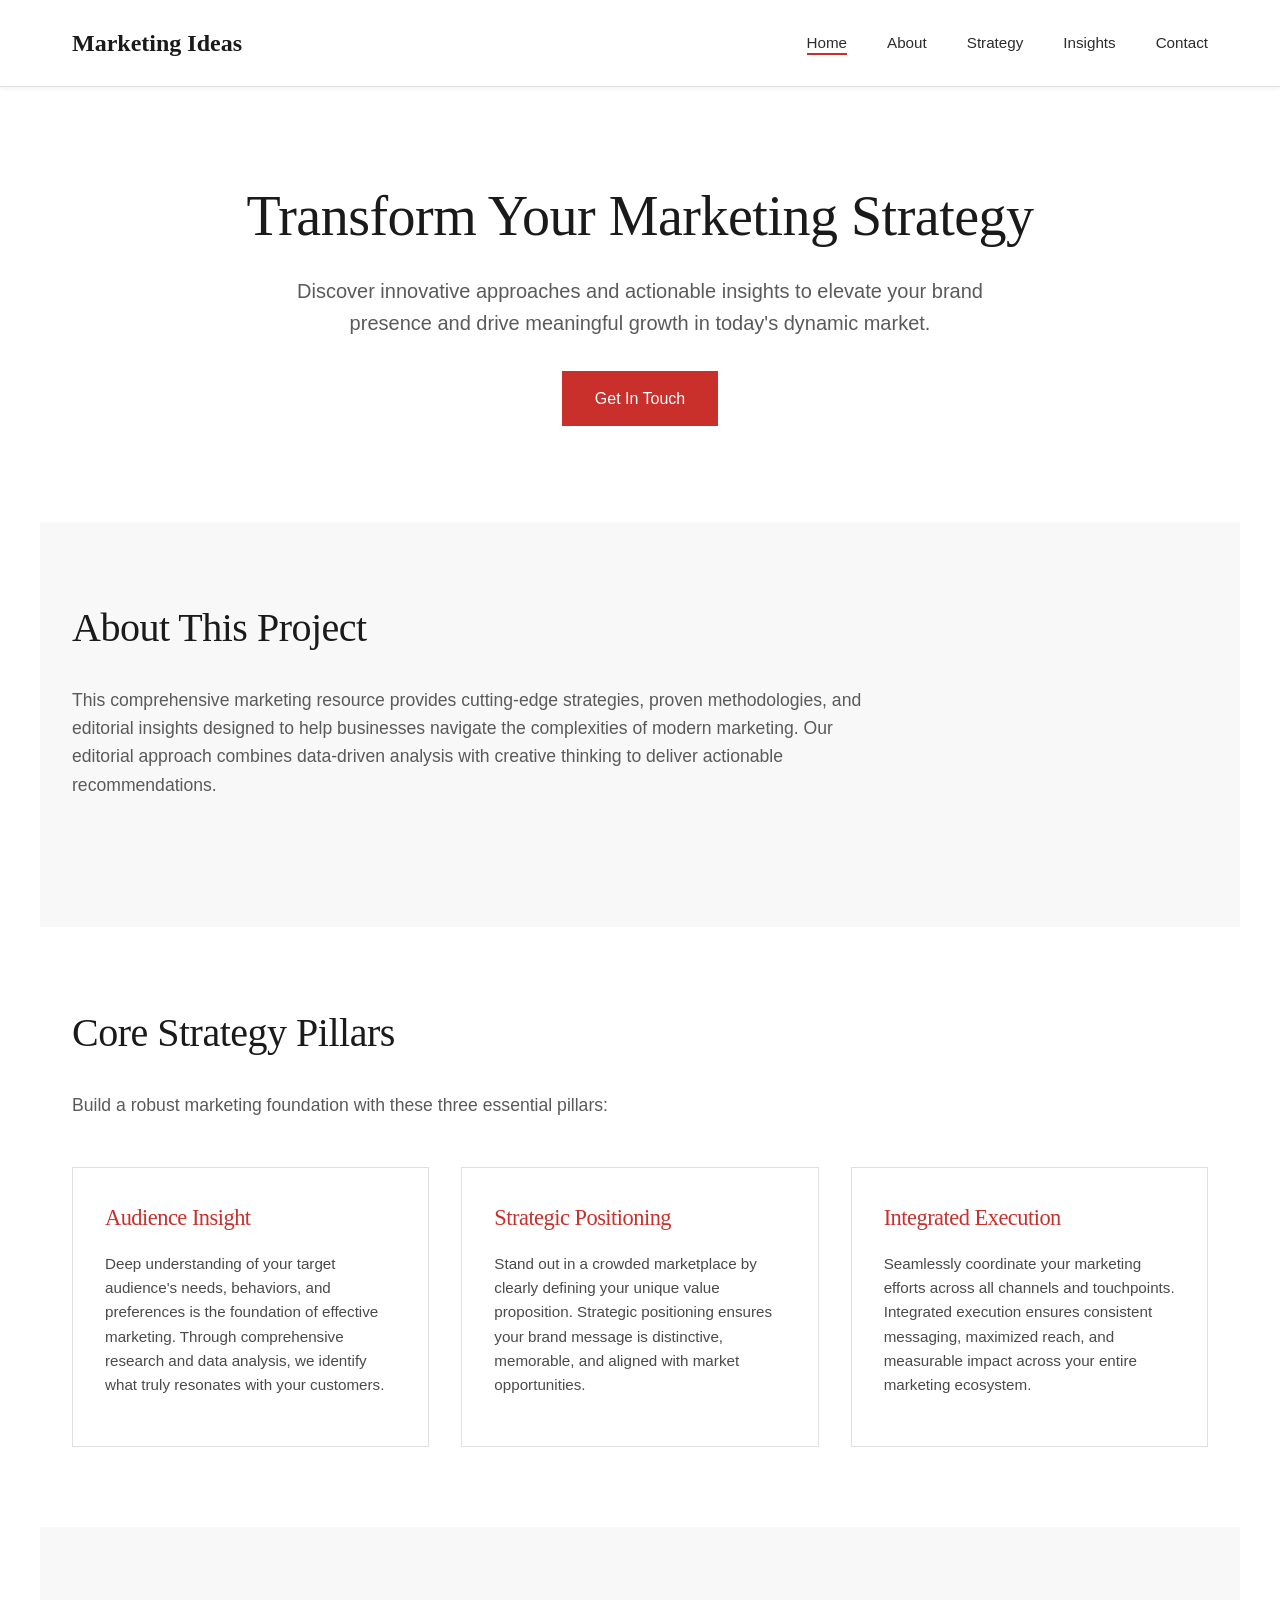
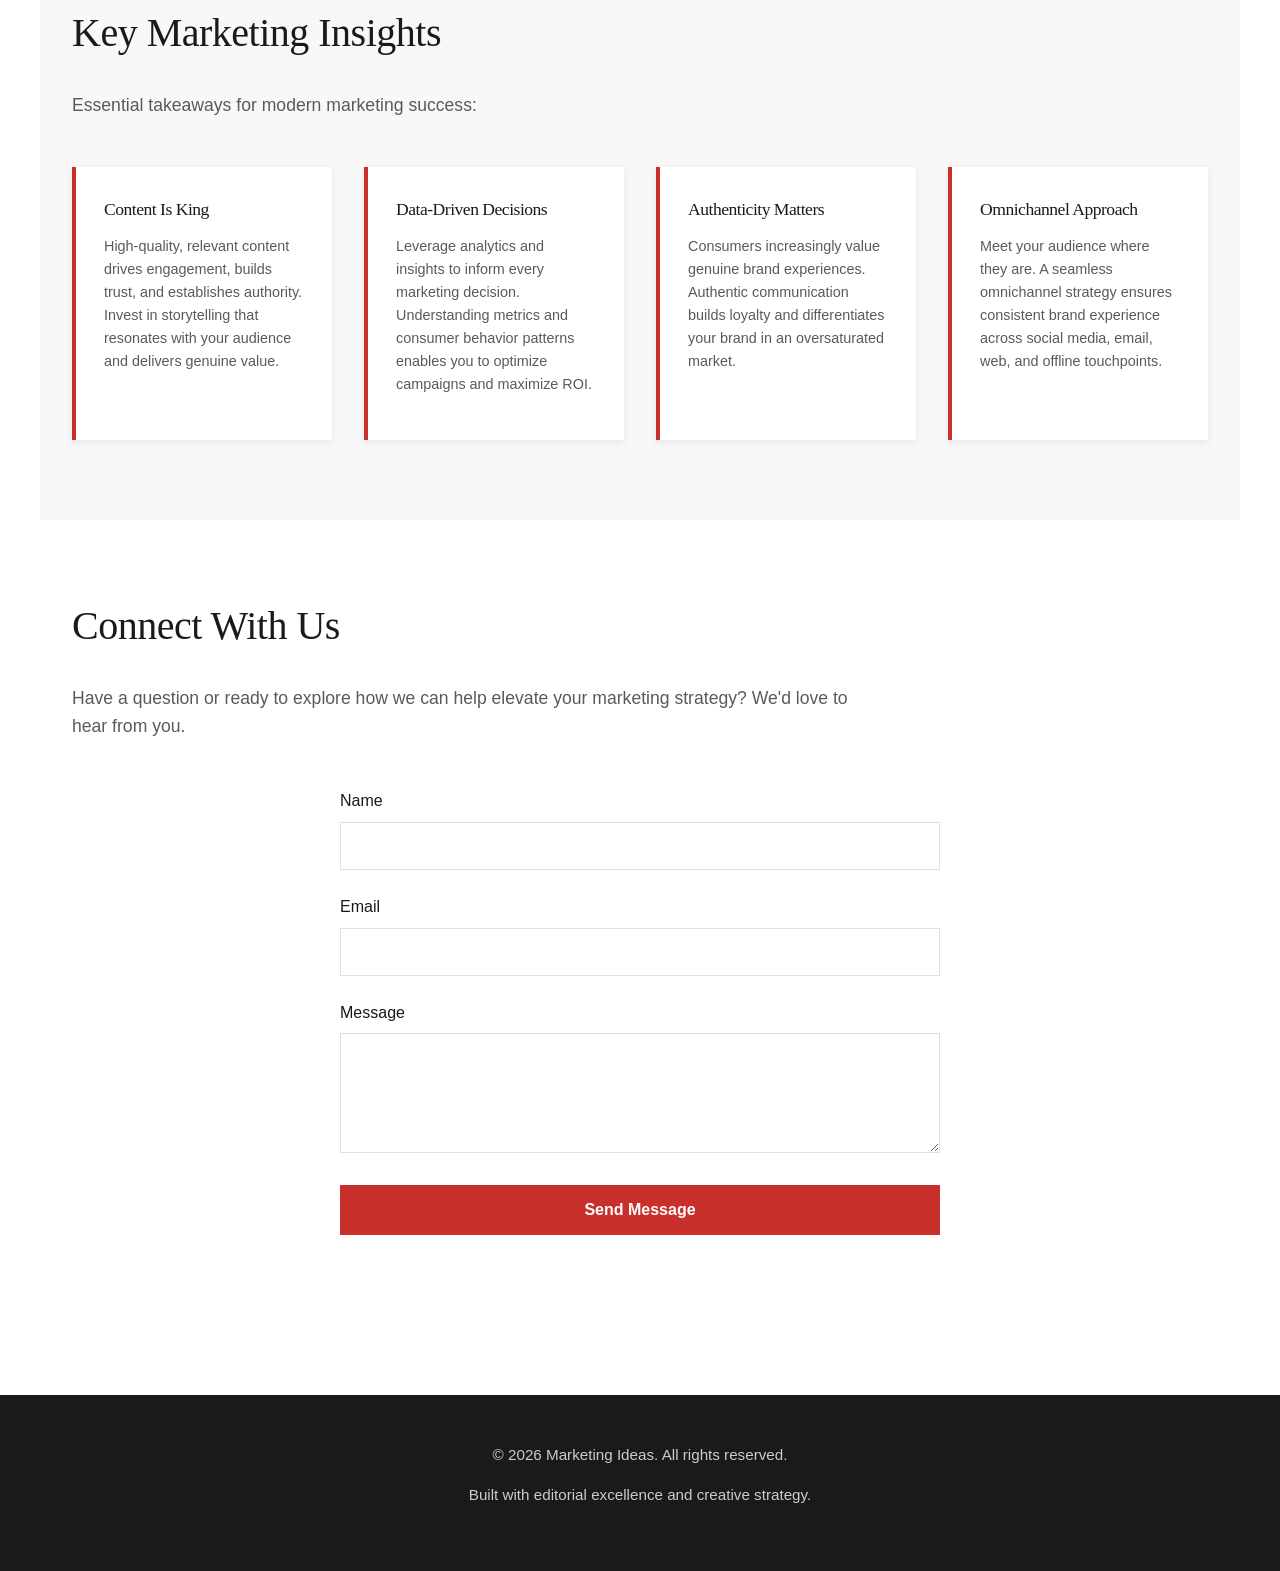
==== index.html @ 99300070 "Create complete HTML structure for editorial marketing website" ====
<!DOCTYPE html>
<html lang="en">
<head>
    <meta charset="UTF-8">
    <meta name="viewport" content="width=device-width, initial-scale=1.0">
    <meta name="description" content="Innovative marketing ideas and strategies for your business growth.">
    <title>Marketing Ideas - Strategic Insights & Innovation</title>
    <link rel="stylesheet" href="styles.css">
</head>
<body>
    <!-- HEADER & NAVIGATION -->
    <header>
        <nav>
            <div class="logo">Marketing Ideas</div>
            <ul class="nav-links">
                <li><a href="#home" class="nav-link active">Home</a></li>
                <li><a href="#about" class="nav-link">About</a></li>
                <li><a href="#strategy" class="nav-link">Strategy</a></li>
                <li><a href="#insights" class="nav-link">Insights</a></li>
                <li><a href="#contact" class="nav-link">Contact</a></li>
            </ul>
        </nav>
    </header>

    <!-- HERO SECTION -->
    <section id="home" class="hero">
        <h1>Transform Your Marketing Strategy</h1>
        <p>Discover innovative approaches and actionable insights to elevate your brand presence and drive meaningful growth in today's dynamic market.</p>
        <a href="#contact" class="cta-button">Get In Touch</a>
    </section>

    <!-- ABOUT SECTION -->
    <section id="about" class="light-bg">
        <h2>About This Project</h2>
        <div class="section-intro">
            <p>This comprehensive marketing resource provides cutting-edge strategies, proven methodologies, and editorial insights designed to help businesses navigate the complexities of modern marketing. Our editorial approach combines data-driven analysis with creative thinking to deliver actionable recommendations.</p>
        </div>
    </section>

    <!-- STRATEGY SECTION -->
    <section id="strategy">
        <h2>Core Strategy Pillars</h2>
        <div class="section-intro">
            <p>Build a robust marketing foundation with these three essential pillars:</p>
        </div>
        
        <div class="pillars-grid">
            <div class="pillar-card">
                <h3>Audience Insight</h3>
                <p>Deep understanding of your target audience's needs, behaviors, and preferences is the foundation of effective marketing. Through comprehensive research and data analysis, we identify what truly resonates with your customers.</p>
            </div>
            
            <div class="pillar-card">
                <h3>Strategic Positioning</h3>
                <p>Stand out in a crowded marketplace by clearly defining your unique value proposition. Strategic positioning ensures your brand message is distinctive, memorable, and aligned with market opportunities.</p>
            </div>
            
            <div class="pillar-card">
                <h3>Integrated Execution</h3>
                <p>Seamlessly coordinate your marketing efforts across all channels and touchpoints. Integrated execution ensures consistent messaging, maximized reach, and measurable impact across your entire marketing ecosystem.</p>
            </div>
        </div>
    </section>

    <!-- INSIGHTS SECTION -->
    <section id="insights" class="light-bg">
        <h2>Key Marketing Insights</h2>
        <div class="section-intro">
            <p>Essential takeaways for modern marketing success:</p>
        </div>
        
        <div class="insights-grid">
            <div class="insight-card">
                <h4>Content Is King</h4>
                <p>High-quality, relevant content drives engagement, builds trust, and establishes authority. Invest in storytelling that resonates with your audience and delivers genuine value.</p>
            </div>
            
            <div class="insight-card">
                <h4>Data-Driven Decisions</h4>
                <p>Leverage analytics and insights to inform every marketing decision. Understanding metrics and consumer behavior patterns enables you to optimize campaigns and maximize ROI.</p>
            </div>
            
            <div class="insight-card">
                <h4>Authenticity Matters</h4>
                <p>Consumers increasingly value genuine brand experiences. Authentic communication builds loyalty and differentiates your brand in an oversaturated market.</p>
            </div>
            
            <div class="insight-card">
                <h4>Omnichannel Approach</h4>
                <p>Meet your audience where they are. A seamless omnichannel strategy ensures consistent brand experience across social media, email, web, and offline touchpoints.</p>
            </div>
        </div>
    </section>

    <!-- CONTACT SECTION -->
    <section id="contact">
        <h2>Connect With Us</h2>
        <div class="section-intro">
            <p>Have a question or ready to explore how we can help elevate your marketing strategy? We'd love to hear from you.</p>
        </div>
        
        <form class="contact-form" id="contactForm">
            <div id="formMessage"></div>
            
            <div class="form-group">
                <label for="name">Name</label>
                <input type="text" id="name" name="name" required>
            </div>
            
            <div class="form-group">
                <label for="email">Email</label>
                <input type="email" id="email" name="email" required>
            </div>
            
            <div class="form-group">
                <label for="message">Message</label>
                <textarea id="message" name="message" required></textarea>
            </div>
            
            <button type="submit" class="form-submit">Send Message</button>
        </form>
    </section>

    <!-- FOOTER -->
    <footer>
        <p>&copy; 2026 Marketing Ideas. All rights reserved.</p>
        <p>Built with editorial excellence and creative strategy.</p>
    </footer>

    <script src="script.js"></script>
</body>
</html>
---- styles.css ----
/* ==================== */
/* CSS VARIABLES        */
/* ==================== */

:root {
    --primary-color: #1a1a1a;
    --accent-color: #c9302c;
    --light-bg: #f8f8f8;
    --text-color: #2c2c2c;
    --border-color: #e0e0e0;
    --font-serif: 'Georgia', 'Garamond', serif;
    --font-sans: -apple-system, BlinkMacSystemFont, 'Segoe UI', 'Roboto', 'Oxygen', 'Ubuntu', 'Cantarell', sans-serif;
    --transition: all 0.3s ease;
}

/* ==================== */
/* RESET & BASE         */
/* ==================== */

* {
    margin: 0;
    padding: 0;
    box-sizing: border-box;
}

html {
    scroll-behavior: smooth;
}

body {
    font-family: var(--font-sans);
    color: var(--text-color);
    background-color: #fff;
    line-height: 1.6;
}

/* ==================== */
/* TYPOGRAPHY           */
/* ==================== */

h1, h2, h3, h4, h5, h6 {
    font-family: var(--font-serif);
    color: var(--primary-color);
    margin-bottom: 1rem;
    font-weight: 400;
    letter-spacing: -0.5px;
}

h1 {
    font-size: 3.5rem;
    line-height: 1.2;
}

h2 {
    font-size: 2.5rem;
    line-height: 1.3;
    margin-bottom: 2rem;
}

h3 {
    font-size: 1.5rem;
    margin-bottom: 1rem;
}

p {
    margin-bottom: 1rem;
    font-size: 1.025rem;
    color: #4a4a4a;
}

a {
    color: var(--accent-color);
    text-decoration: none;
    transition: var(--transition);
}

a:hover {
    color: #a02420;
    text-decoration: underline;
}

/* ==================== */
/* HEADER & NAV         */
/* ==================== */

header {
    position: sticky;
    top: 0;
    background-color: #fff;
    border-bottom: 1px solid var(--border-color);
    z-index: 1000;
    box-shadow: 0 2px 4px rgba(0,0,0,0.05);
}

nav {
    max-width: 1200px;
    margin: 0 auto;
    padding: 1.5rem 2rem;
    display: flex;
    justify-content: space-between;
    align-items: center;
}

.logo {
    font-family: var(--font-serif);
    font-size: 1.5rem;
    color: var(--primary-color);
    font-weight: 600;
}

.nav-links {
    display: flex;
    list-style: none;
    gap: 2.5rem;
}

.nav-link {
    color: var(--text-color);
    font-size: 0.95rem;
    position: relative;
    padding-bottom: 0.25rem;
    transition: var(--transition);
}

.nav-link::after {
    content: '';
    position: absolute;
    bottom: 0;
    left: 0;
    width: 0;
    height: 2px;
    background-color: var(--accent-color);
    transition: var(--transition);
}

.nav-link:hover::after,
.nav-link.active::after {
    width: 100%;
}

/* ==================== */
/* HERO SECTION         */
/* ==================== */

.hero {
    max-width: 1200px;
    margin: 0 auto;
    padding: 6rem 2rem;
    text-align: center;
}

.hero h1 {
    margin-bottom: 1.5rem;
    color: var(--primary-color);
}

.hero p {
    font-size: 1.25rem;
    color: #5a5a5a;
    margin-bottom: 2rem;
    max-width: 700px;
    margin-left: auto;
    margin-right: auto;
}

.cta-button {
    display: inline-block;
    background-color: var(--accent-color);
    color: white;
    padding: 0.875rem 2rem;
    border-radius: 0;
    font-size: 1rem;
    font-weight: 500;
    transition: var(--transition);
    border: 1px solid var(--accent-color);
}

.cta-button:hover {
    background-color: #a02420;
    border-color: #a02420;
    text-decoration: none;
}

/* ==================== */
/* SECTIONS             */
/* ==================== */

section {
    max-width: 1200px;
    margin: 0 auto;
    padding: 5rem 2rem;
}

section.light-bg {
    background-color: var(--light-bg);
}

.section-intro {
    max-width: 800px;
    margin-bottom: 3rem;
}

.section-intro p {
    font-size: 1.1rem;
    color: #5a5a5a;
}

/* ==================== */
/* PILLARS GRID         */
/* ==================== */

.pillars-grid {
    display: grid;
    grid-template-columns: repeat(auto-fit, minmax(280px, 1fr));
    gap: 2rem;
    margin-top: 3rem;
}

.pillar-card {
    background-color: white;
    padding: 2rem;
    border: 1px solid var(--border-color);
    transition: var(--transition);
}

.pillar-card:hover {
    box-shadow: 0 8px 24px rgba(0,0,0,0.12);
    border-color: var(--accent-color);
    transform: translateY(-4px);
}

.pillar-card h3 {
    color: var(--accent-color);
    margin-bottom: 1rem;
    font-size: 1.4rem;
}

.pillar-card p {
    font-size: 0.95rem;
    color: #4a4a4a;
}

/* ==================== */
/* INSIGHTS GRID        */
/* ==================== */

.insights-grid {
    display: grid;
    grid-template-columns: repeat(auto-fit, minmax(250px, 1fr));
    gap: 2rem;
    margin-top: 3rem;
}

.insight-card {
    background-color: white;
    padding: 1.75rem;
    border-left: 4px solid var(--accent-color);
    box-shadow: 0 2px 8px rgba(0,0,0,0.08);
    transition: var(--transition);
}

.insight-card:hover {
    box-shadow: 0 8px 20px rgba(0,0,0,0.15);
    transform: translateY(-2px);
}

.insight-card h4 {
    font-size: 1.1rem;
    margin-bottom: 0.75rem;
    color: var(--primary-color);
}

.insight-card p {
    font-size: 0.9rem;
    color: #5a5a5a;
}

/* ==================== */
/* CONTACT FORM         */
/* ==================== */

.contact-form {
    max-width: 600px;
    margin: 0 auto;
}

.form-group {
    margin-bottom: 1.5rem;
}

.form-group label {
    display: block;
    margin-bottom: 0.5rem;
    font-weight: 500;
    color: var(--primary-color);
}

.form-group input,
.form-group textarea {
    width: 100%;
    padding: 0.875rem;
    border: 1px solid var(--border-color);
    font-family: var(--font-sans);
    font-size: 1rem;
    transition: var(--transition);
}

.form-group input:focus,
.form-group textarea:focus {
    outline: none;
    border-color: var(--accent-color);
    box-shadow: 0 0 0 3px rgba(201, 48, 44, 0.1);
}

.form-group textarea {
    resize: vertical;
    min-height: 120px;
}

.form-submit {
    width: 100%;
    padding: 1rem;
    background-color: var(--accent-color);
    color: white;
    border: none;
    font-size: 1rem;
    font-weight: 600;
    cursor: pointer;
    transition: var(--transition);
}

.form-submit:hover {
    background-color: #a02420;
}

#formMessage {
    display: none;
    padding: 1rem;
    margin-bottom: 1.5rem;
    border-radius: 4px;
    font-weight: 500;
    text-align: center;
}

#formMessage.success {
    background-color: #d4edda;
    color: #155724;
    border: 1px solid #c3e6cb;
}

#formMessage.error {
    background-color: #f8d7da;
    color: #721c24;
    border: 1px solid #f5c6cb;
}

/* ==================== */
/* FOOTER               */
/* ==================== */

footer {
    background-color: var(--primary-color);
    color: #fff;
    text-align: center;
    padding: 3rem 2rem;
    margin-top: 5rem;
}

footer p {
    color: #ccc;
    font-size: 0.95rem;
}

footer a {
    color: var(--accent-color);
}

footer a:hover {
    text-decoration: underline;
}

/* ==================== */
/* RESPONSIVE           */
/* ==================== */

@media (max-width: 768px) {
    h1 {
        font-size: 2.5rem;
    }

    h2 {
        font-size: 1.8rem;
    }

    .hero {
        padding: 4rem 1rem;
    }

    section {
        padding: 3rem 1rem;
    }

    .nav-links {
        gap: 1.5rem;
        font-size: 0.9rem;
    }

    .pillars-grid,
    .insights-grid {
        grid-template-columns: 1fr;
        gap: 1.5rem;
    }

    .contact-form {
        padding: 0 1rem;
    }
}

@media (max-width: 480px) {
    h1 {
        font-size: 2rem;
    }

    h2 {
        font-size: 1.5rem;
        margin-bottom: 1.5rem;
    }

    .hero h1 {
        font-size: 1.75rem;
    }

    .hero p {
        font-size: 1rem;
    }

    nav {
        padding: 1rem;
    }

    .nav-links {
        gap: 1rem;
        font-size: 0.85rem;
    }

    .logo {
        font-size: 1.2rem;
    }

    section {
        padding: 2rem 1rem;
    }

    .pillar-card,
    .insight-card {
        padding: 1.5rem;
    }
}
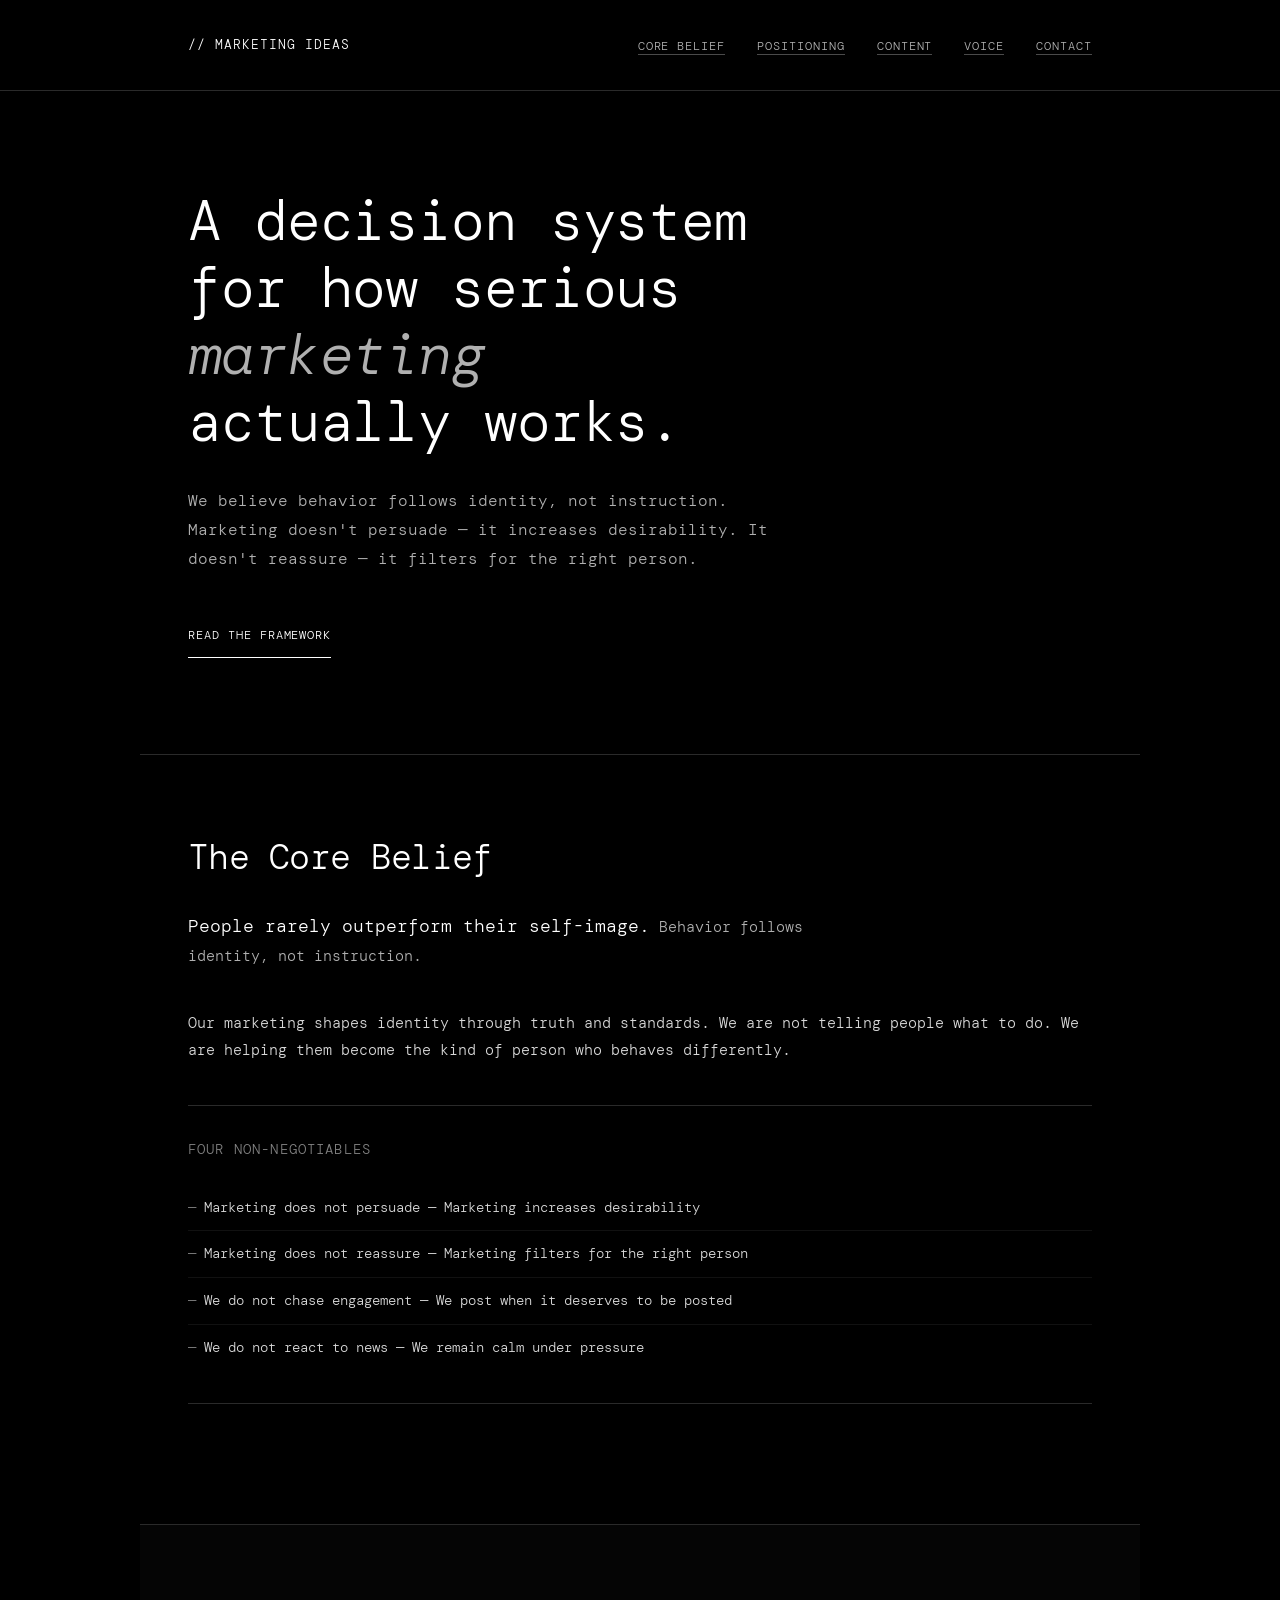
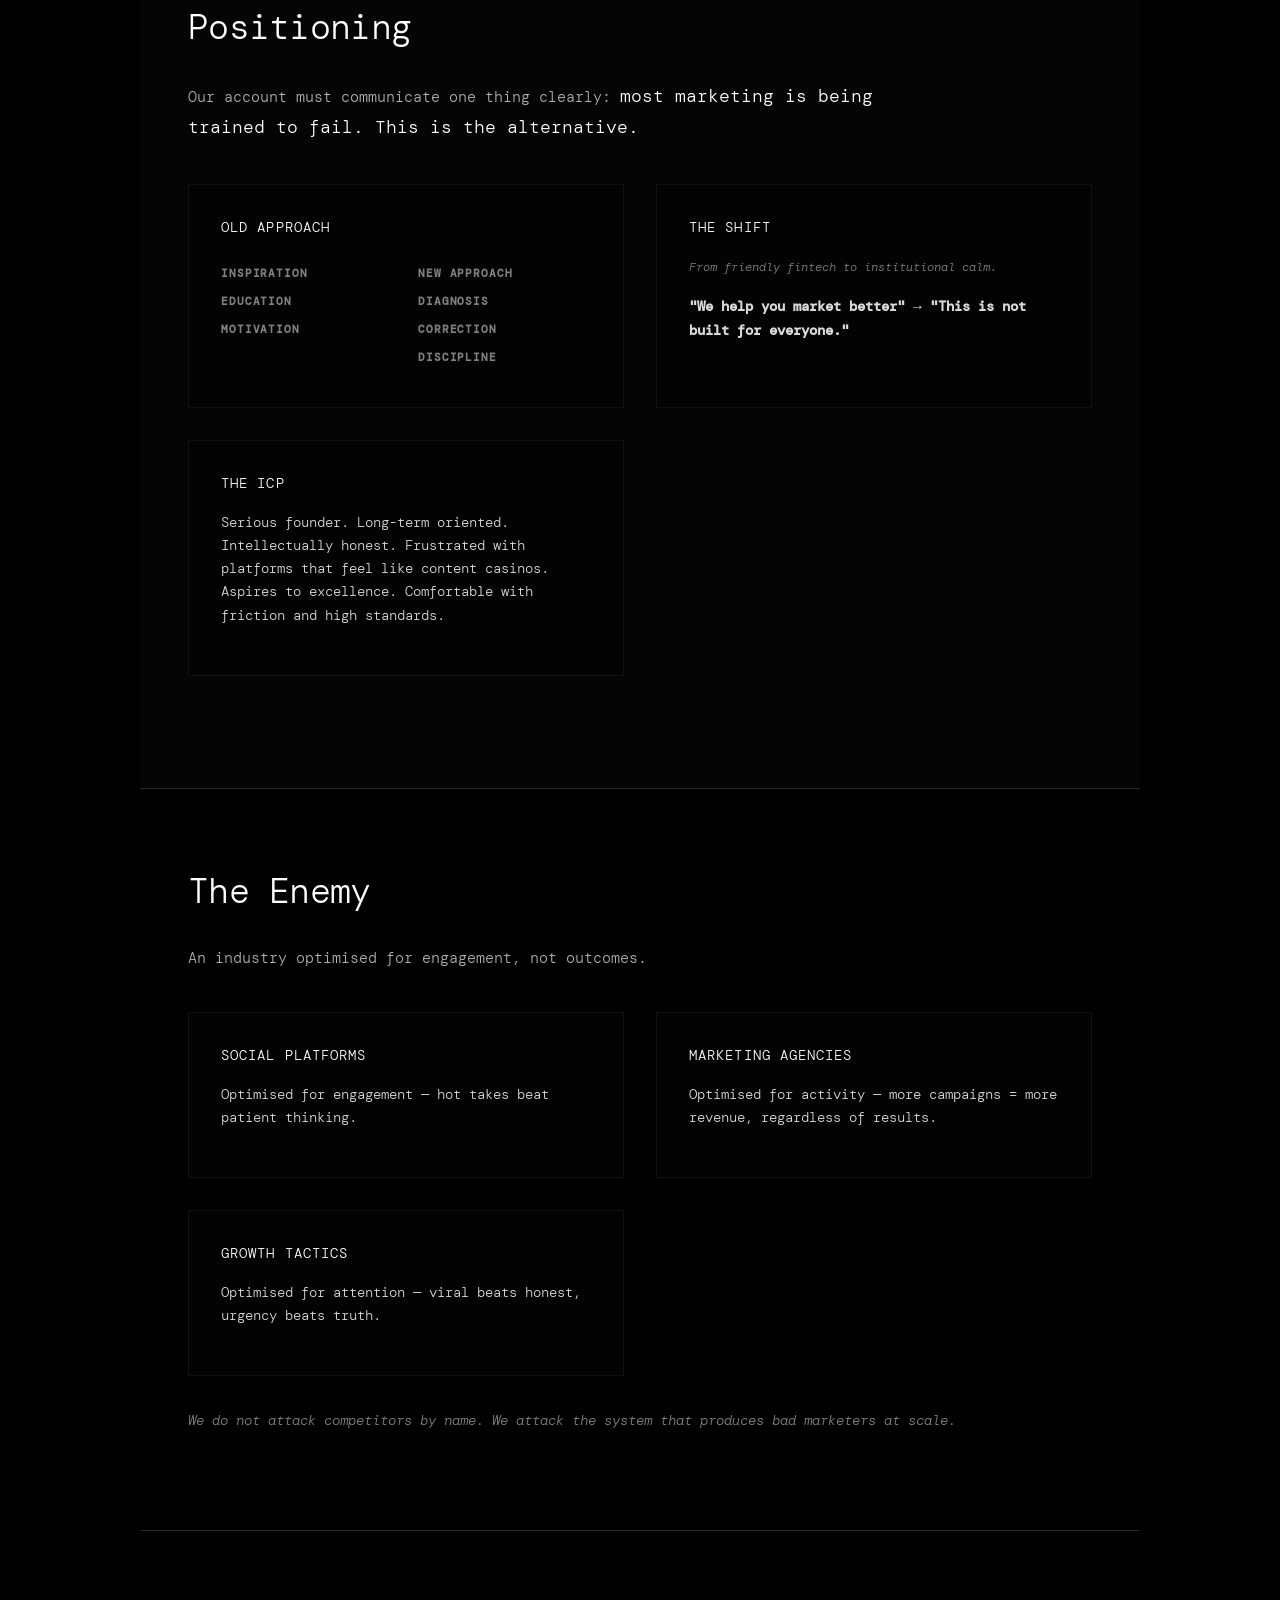
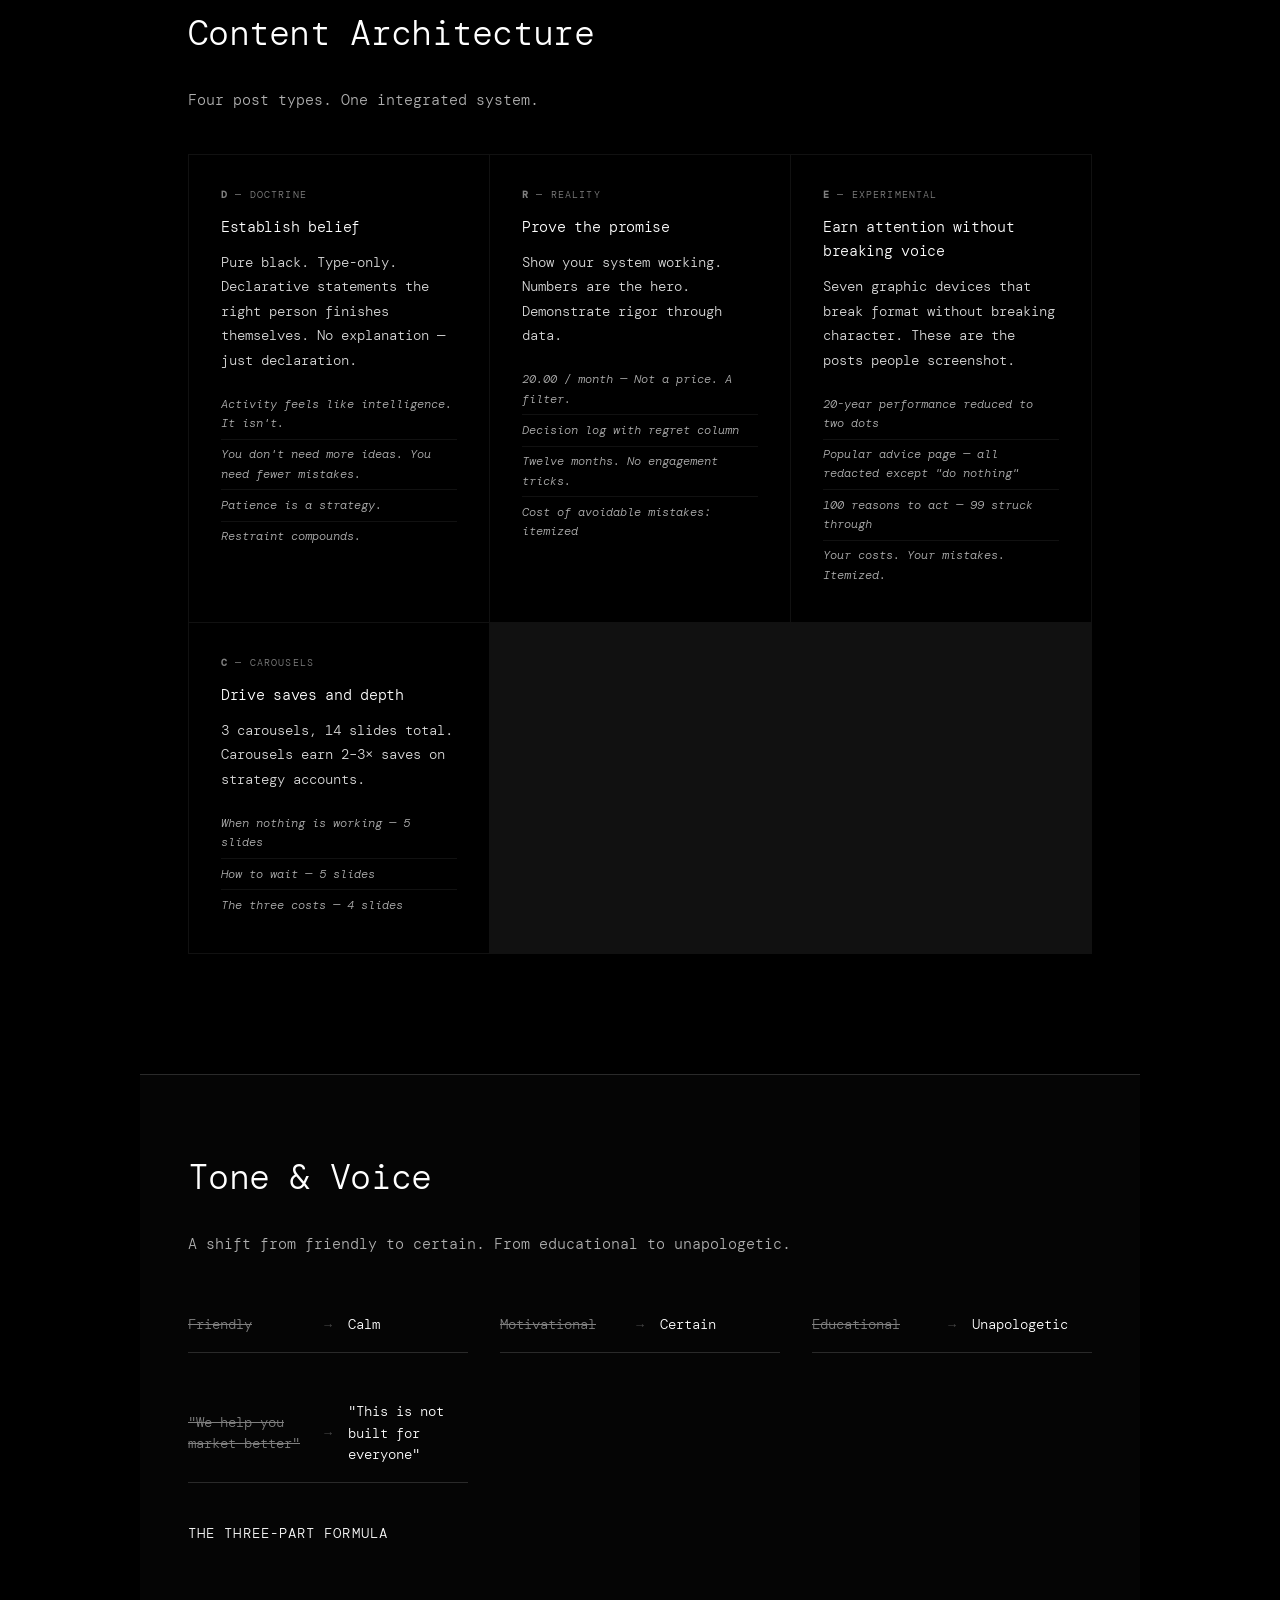
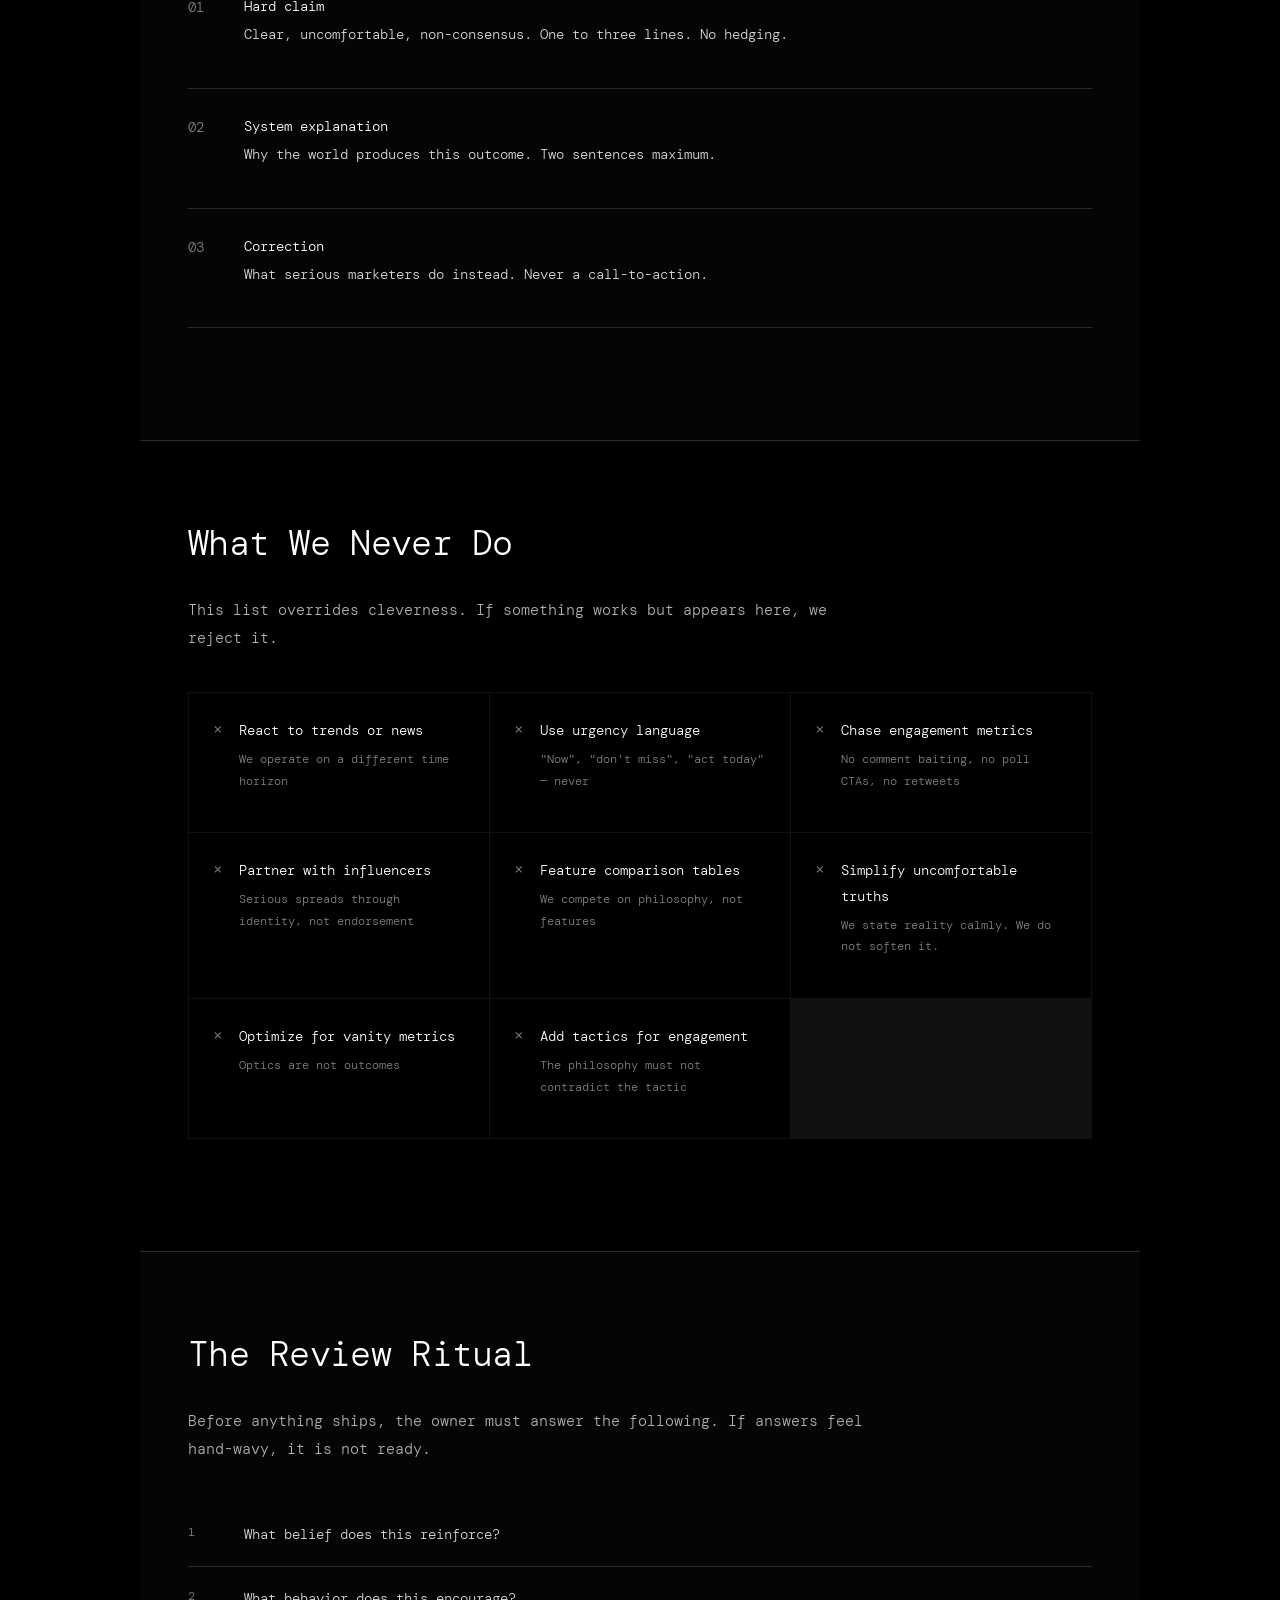
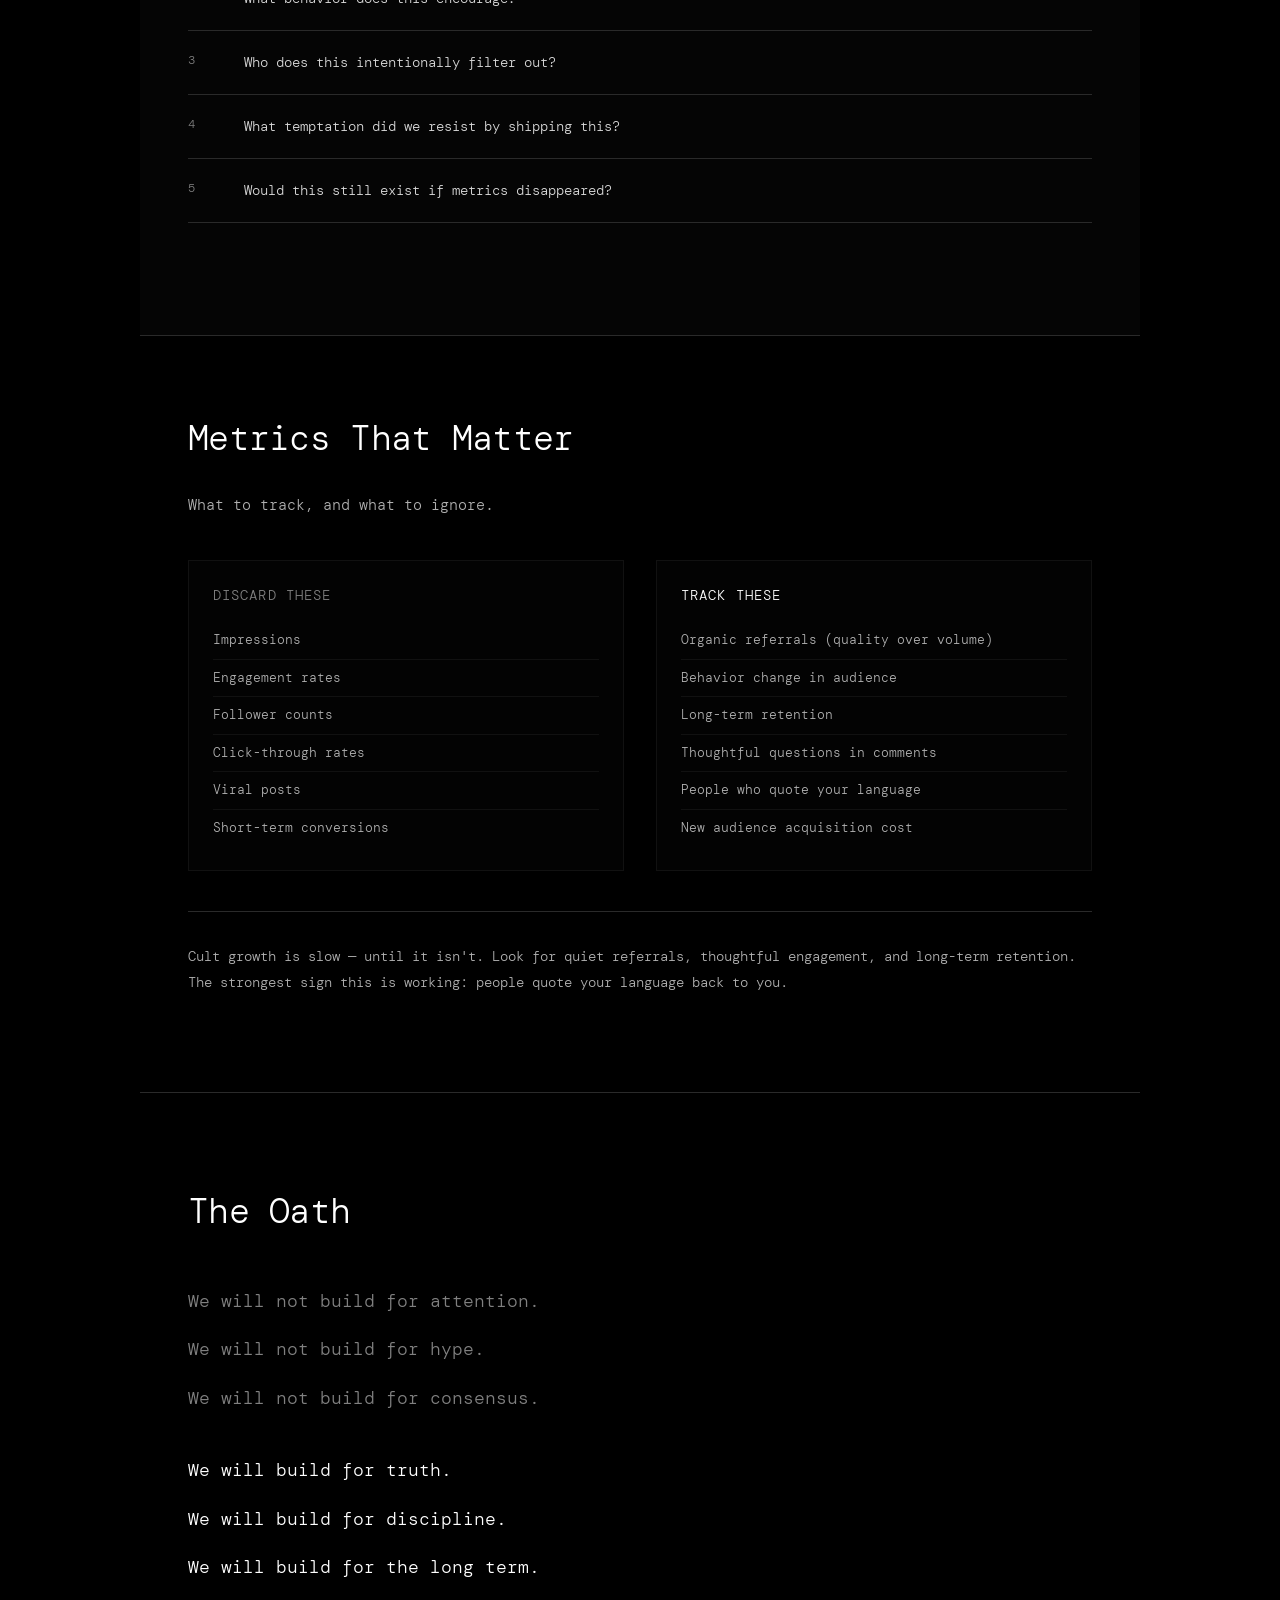
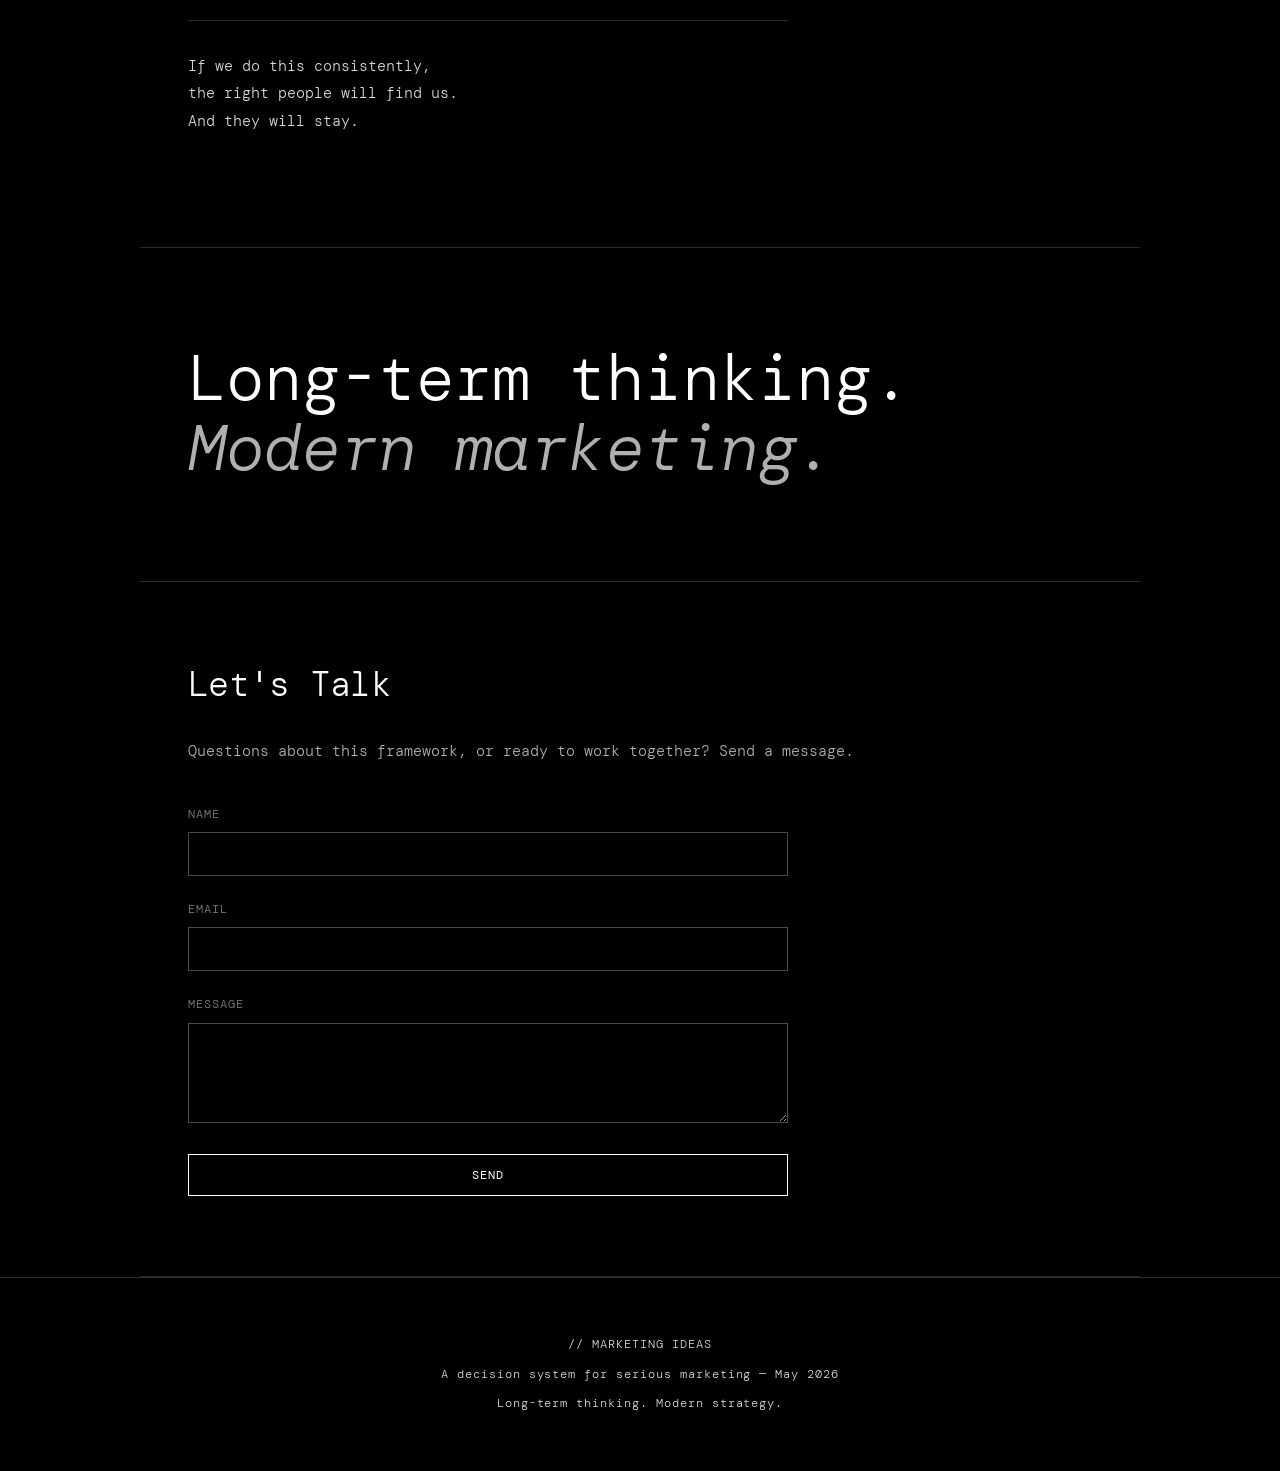
==== commit 125ddc81: "Complete redesign with monospace framework aesthetic and content structure" ====
--- a/index.html
+++ b/index.html
@@ -3,100 +3,379 @@
 <head>
     <meta charset="UTF-8">
     <meta name="viewport" content="width=device-width, initial-scale=1.0">
-    <meta name="description" content="Innovative marketing ideas and strategies for your business growth.">
-    <title>Marketing Ideas - Strategic Insights & Innovation</title>
+    <meta name="description" content="A decision system for how serious marketing operates. Long-term thinking. Modern strategy.">
+    <title>Marketing Ideas — A Decision System</title>
+    <link rel="preconnect" href="https://fonts.googleapis.com">
+    <link href="https://fonts.googleapis.com/css2?family=DM+Mono:ital,wght@0,300;0,400;1,300&display=swap" rel="stylesheet">
     <link rel="stylesheet" href="styles.css">
 </head>
 <body>
-    <!-- HEADER & NAVIGATION -->
+    <!-- HEADER -->
     <header>
         <nav>
-            <div class="logo">Marketing Ideas</div>
+            <div class="logo">// MARKETING IDEAS</div>
             <ul class="nav-links">
-                <li><a href="#home" class="nav-link active">Home</a></li>
-                <li><a href="#about" class="nav-link">About</a></li>
-                <li><a href="#strategy" class="nav-link">Strategy</a></li>
-                <li><a href="#insights" class="nav-link">Insights</a></li>
+                <li><a href="#core" class="nav-link">Core Belief</a></li>
+                <li><a href="#positioning" class="nav-link">Positioning</a></li>
+                <li><a href="#content" class="nav-link">Content</a></li>
+                <li><a href="#voice" class="nav-link">Voice</a></li>
                 <li><a href="#contact" class="nav-link">Contact</a></li>
             </ul>
         </nav>
     </header>
 
     <!-- HERO SECTION -->
-    <section id="home" class="hero">
-        <h1>Transform Your Marketing Strategy</h1>
-        <p>Discover innovative approaches and actionable insights to elevate your brand presence and drive meaningful growth in today's dynamic market.</p>
-        <a href="#contact" class="cta-button">Get In Touch</a>
-    </section>
-
-    <!-- ABOUT SECTION -->
-    <section id="about" class="light-bg">
-        <h2>About This Project</h2>
-        <div class="section-intro">
-            <p>This comprehensive marketing resource provides cutting-edge strategies, proven methodologies, and editorial insights designed to help businesses navigate the complexities of modern marketing. Our editorial approach combines data-driven analysis with creative thinking to deliver actionable recommendations.</p>
-        </div>
-    </section>
-
-    <!-- STRATEGY SECTION -->
-    <section id="strategy">
-        <h2>Core Strategy Pillars</h2>
-        <div class="section-intro">
-            <p>Build a robust marketing foundation with these three essential pillars:</p>
-        </div>
-        
-        <div class="pillars-grid">
-            <div class="pillar-card">
-                <h3>Audience Insight</h3>
-                <p>Deep understanding of your target audience's needs, behaviors, and preferences is the foundation of effective marketing. Through comprehensive research and data analysis, we identify what truly resonates with your customers.</p>
-            </div>
-            
-            <div class="pillar-card">
-                <h3>Strategic Positioning</h3>
-                <p>Stand out in a crowded marketplace by clearly defining your unique value proposition. Strategic positioning ensures your brand message is distinctive, memorable, and aligned with market opportunities.</p>
-            </div>
-            
-            <div class="pillar-card">
-                <h3>Integrated Execution</h3>
-                <p>Seamlessly coordinate your marketing efforts across all channels and touchpoints. Integrated execution ensures consistent messaging, maximized reach, and measurable impact across your entire marketing ecosystem.</p>
-            </div>
-        </div>
-    </section>
-
-    <!-- INSIGHTS SECTION -->
-    <section id="insights" class="light-bg">
-        <h2>Key Marketing Insights</h2>
-        <div class="section-intro">
-            <p>Essential takeaways for modern marketing success:</p>
-        </div>
-        
-        <div class="insights-grid">
-            <div class="insight-card">
-                <h4>Content Is King</h4>
-                <p>High-quality, relevant content drives engagement, builds trust, and establishes authority. Invest in storytelling that resonates with your audience and delivers genuine value.</p>
-            </div>
-            
-            <div class="insight-card">
-                <h4>Data-Driven Decisions</h4>
-                <p>Leverage analytics and insights to inform every marketing decision. Understanding metrics and consumer behavior patterns enables you to optimize campaigns and maximize ROI.</p>
-            </div>
-            
-            <div class="insight-card">
-                <h4>Authenticity Matters</h4>
-                <p>Consumers increasingly value genuine brand experiences. Authentic communication builds loyalty and differentiates your brand in an oversaturated market.</p>
-            </div>
-            
-            <div class="insight-card">
-                <h4>Omnichannel Approach</h4>
-                <p>Meet your audience where they are. A seamless omnichannel strategy ensures consistent brand experience across social media, email, web, and offline touchpoints.</p>
-            </div>
-        </div>
-    </section>
-
-    <!-- CONTACT SECTION -->
+    <section class="hero">
+        <h1>A decision system<br>for how serious<br><em>marketing</em><br>actually works.</h1>
+        <p>We believe behavior follows identity, not instruction. Marketing doesn't persuade — it increases desirability. It doesn't reassure — it filters for the right person.</p>
+        <a href="#core" class="cta-button">Read The Framework</a>
+    </section>
+
+    <!-- CORE BELIEF -->
+    <section id="core">
+        <h2>The Core Belief</h2>
+        <div class="section-intro">
+            <p><span class="highlight-text">People rarely outperform their self-image.</span> Behavior follows identity, not instruction.</p>
+        </div>
+        <p>Our marketing shapes identity through truth and standards. We are not telling people what to do. We are helping them become the kind of person who behaves differently.</p>
+        
+        <div class="belief-box">
+            <h3>Four Non-Negotiables</h3>
+            <ul class="principle-list">
+                <li>Marketing does not persuade — Marketing increases desirability</li>
+                <li>Marketing does not reassure — Marketing filters for the right person</li>
+                <li>We do not chase engagement — We post when it deserves to be posted</li>
+                <li>We do not react to news — We remain calm under pressure</li>
+            </ul>
+        </div>
+    </section>
+
+    <!-- POSITIONING -->
+    <section id="positioning" class="light-bg">
+        <h2>Positioning</h2>
+        <div class="section-intro">
+            <p>Our account must communicate one thing clearly: <span class="highlight-text">most marketing is being trained to fail. This is the alternative.</span></p>
+        </div>
+        
+        <div class="positioning-grid">
+            <div class="pos-card">
+                <h3>Old Approach</h3>
+                <div class="old-new">
+                    <div class="old-way">
+                        <strong>Inspiration</strong>
+                        <strong>Education</strong>
+                        <strong>Motivation</strong>
+                    </div>
+                    <div class="new-way">
+                        <strong>New Approach</strong>
+                        <strong>Diagnosis</strong>
+                        <strong>Correction</strong>
+                        <strong>Discipline</strong>
+                    </div>
+                </div>
+            </div>
+            <div class="pos-card">
+                <h3>The Shift</h3>
+                <p><span class="meta-text">From friendly fintech to institutional calm.</span></p>
+                <p style="margin-top: 1rem; font-size: 0.9rem;"><strong>"We help you market better"</strong> → <strong>"This is not built for everyone."</strong></p>
+            </div>
+            <div class="pos-card">
+                <h3>The ICP</h3>
+                <p>Serious founder. Long-term oriented. Intellectually honest. Frustrated with platforms that feel like content casinos. Aspires to excellence. Comfortable with friction and high standards.</p>
+            </div>
+        </div>
+    </section>
+
+    <!-- THE ENEMY -->
+    <section>
+        <h2>The Enemy</h2>
+        <div class="section-intro">
+            <p>An industry optimised for engagement, not outcomes.</p>
+        </div>
+        
+        <div class="positioning-grid">
+            <div class="pos-card">
+                <h3>Social Platforms</h3>
+                <p>Optimised for engagement — hot takes beat patient thinking.</p>
+            </div>
+            <div class="pos-card">
+                <h3>Marketing Agencies</h3>
+                <p>Optimised for activity — more campaigns = more revenue, regardless of results.</p>
+            </div>
+            <div class="pos-card">
+                <h3>Growth Tactics</h3>
+                <p>Optimised for attention — viral beats honest, urgency beats truth.</p>
+            </div>
+        </div>
+        
+        <p style="margin-top: 2rem; font-size: 0.9rem; color: var(--grey-50); font-style: italic;">We do not attack competitors by name. We attack the system that produces bad marketers at scale.</p>
+    </section>
+
+    <!-- CONTENT ARCHITECTURE -->
+    <section id="content">
+        <h2>Content Architecture</h2>
+        <div class="section-intro">
+            <p>Four post types. One integrated system.</p>
+        </div>
+        
+        <div class="post-types-grid">
+            <div class="post-type">
+                <div class="type-label"><strong>D</strong> — Doctrine</div>
+                <h3>Establish belief</h3>
+                <p>Pure black. Type-only. Declarative statements the right person finishes themselves. No explanation — just declaration.</p>
+                <ul class="examples">
+                    <li>Activity feels like intelligence. It isn't.</li>
+                    <li>You don't need more ideas. You need fewer mistakes.</li>
+                    <li>Patience is a strategy.</li>
+                    <li>Restraint compounds.</li>
+                </ul>
+            </div>
+            
+            <div class="post-type">
+                <div class="type-label"><strong>R</strong> — Reality</div>
+                <h3>Prove the promise</h3>
+                <p>Show your system working. Numbers are the hero. Demonstrate rigor through data.</p>
+                <ul class="examples">
+                    <li>20.00 / month — Not a price. A filter.</li>
+                    <li>Decision log with regret column</li>
+                    <li>Twelve months. No engagement tricks.</li>
+                    <li>Cost of avoidable mistakes: itemized</li>
+                </ul>
+            </div>
+            
+            <div class="post-type">
+                <div class="type-label"><strong>E</strong> — Experimental</div>
+                <h3>Earn attention without breaking voice</h3>
+                <p>Seven graphic devices that break format without breaking character. These are the posts people screenshot.</p>
+                <ul class="examples">
+                    <li>20-year performance reduced to two dots</li>
+                    <li>Popular advice page — all redacted except "do nothing"</li>
+                    <li>100 reasons to act — 99 struck through</li>
+                    <li>Your costs. Your mistakes. Itemized.</li>
+                </ul>
+            </div>
+            
+            <div class="post-type">
+                <div class="type-label"><strong>C</strong> — Carousels</div>
+                <h3>Drive saves and depth</h3>
+                <p>3 carousels, 14 slides total. Carousels earn 2–3× saves on strategy accounts.</p>
+                <ul class="examples">
+                    <li>When nothing is working — 5 slides</li>
+                    <li>How to wait — 5 slides</li>
+                    <li>The three costs — 4 slides</li>
+                </ul>
+            </div>
+        </div>
+    </section>
+
+    <!-- TONE & VOICE -->
+    <section id="voice" class="light-bg">
+        <h2>Tone & Voice</h2>
+        <div class="section-intro">
+            <p>A shift from friendly to certain. From educational to unapologetic.</p>
+        </div>
+        
+        <div class="voice-comparison">
+            <div class="comparison-item">
+                <div class="old">Friendly</div>
+                <div class="arrow">→</div>
+                <div class="new">Calm</div>
+            </div>
+            <div class="comparison-item">
+                <div class="old">Motivational</div>
+                <div class="arrow">→</div>
+                <div class="new">Certain</div>
+            </div>
+            <div class="comparison-item">
+                <div class="old">Educational</div>
+                <div class="arrow">→</div>
+                <div class="new">Unapologetic</div>
+            </div>
+            <div class="comparison-item">
+                <div class="old">"We help you market better"</div>
+                <div class="arrow">→</div>
+                <div class="new">"This is not built for everyone"</div>
+            </div>
+        </div>
+
+        <div class="karp-format">
+            <h3>The Three-Part Formula</h3>
+            <div class="formula-step">
+                <div class="step-num">01</div>
+                <div>
+                    <strong>Hard claim</strong>
+                    <p>Clear, uncomfortable, non-consensus. One to three lines. No hedging.</p>
+                </div>
+            </div>
+            <div class="formula-step">
+                <div class="step-num">02</div>
+                <div>
+                    <strong>System explanation</strong>
+                    <p>Why the world produces this outcome. Two sentences maximum.</p>
+                </div>
+            </div>
+            <div class="formula-step">
+                <div class="step-num">03</div>
+                <div>
+                    <strong>Correction</strong>
+                    <p>What serious marketers do instead. Never a call-to-action.</p>
+                </div>
+            </div>
+        </div>
+    </section>
+
+    <!-- WHAT WE NEVER DO -->
+    <section>
+        <h2>What We Never Do</h2>
+        <div class="section-intro">
+            <p>This list overrides cleverness. If something works but appears here, we reject it.</p>
+        </div>
+        
+        <div class="blacklist-grid">
+            <div class="blacklist-item">
+                <div class="bl-marker">×</div>
+                <div>
+                    <strong>React to trends or news</strong>
+                    <p>We operate on a different time horizon</p>
+                </div>
+            </div>
+            <div class="blacklist-item">
+                <div class="bl-marker">×</div>
+                <div>
+                    <strong>Use urgency language</strong>
+                    <p>"Now", "don't miss", "act today" — never</p>
+                </div>
+            </div>
+            <div class="blacklist-item">
+                <div class="bl-marker">×</div>
+                <div>
+                    <strong>Chase engagement metrics</strong>
+                    <p>No comment baiting, no poll CTAs, no retweets</p>
+                </div>
+            </div>
+            <div class="blacklist-item">
+                <div class="bl-marker">×</div>
+                <div>
+                    <strong>Partner with influencers</strong>
+                    <p>Serious spreads through identity, not endorsement</p>
+                </div>
+            </div>
+            <div class="blacklist-item">
+                <div class="bl-marker">×</div>
+                <div>
+                    <strong>Feature comparison tables</strong>
+                    <p>We compete on philosophy, not features</p>
+                </div>
+            </div>
+            <div class="blacklist-item">
+                <div class="bl-marker">×</div>
+                <div>
+                    <strong>Simplify uncomfortable truths</strong>
+                    <p>We state reality calmly. We do not soften it.</p>
+                </div>
+            </div>
+            <div class="blacklist-item">
+                <div class="bl-marker">×</div>
+                <div>
+                    <strong>Optimize for vanity metrics</strong>
+                    <p>Optics are not outcomes</p>
+                </div>
+            </div>
+            <div class="blacklist-item">
+                <div class="bl-marker">×</div>
+                <div>
+                    <strong>Add tactics for engagement</strong>
+                    <p>The philosophy must not contradict the tactic</p>
+                </div>
+            </div>
+        </div>
+    </section>
+
+    <!-- THE REVIEW RITUAL -->
+    <section class="light-bg">
+        <h2>The Review Ritual</h2>
+        <div class="section-intro">
+            <p>Before anything ships, the owner must answer the following. If answers feel hand-wavy, it is not ready.</p>
+        </div>
+        
+        <ol class="ritual-list">
+            <li>What belief does this reinforce?</li>
+            <li>What behavior does this encourage?</li>
+            <li>Who does this intentionally filter out?</li>
+            <li>What temptation did we resist by shipping this?</li>
+            <li>Would this still exist if metrics disappeared?</li>
+        </ol>
+    </section>
+
+    <!-- METRICS -->
+    <section>
+        <h2>Metrics That Matter</h2>
+        <div class="section-intro">
+            <p>What to track, and what to ignore.</p>
+        </div>
+        
+        <div class="metrics-grid">
+            <div class="metric-comparison">
+                <div class="metric-old">
+                    <h3>Discard These</h3>
+                    <ul>
+                        <li>Impressions</li>
+                        <li>Engagement rates</li>
+                        <li>Follower counts</li>
+                        <li>Click-through rates</li>
+                        <li>Viral posts</li>
+                        <li>Short-term conversions</li>
+                    </ul>
+                </div>
+                <div class="metric-new">
+                    <h3>Track These</h3>
+                    <ul>
+                        <li>Organic referrals (quality over volume)</li>
+                        <li>Behavior change in audience</li>
+                        <li>Long-term retention</li>
+                        <li>Thoughtful questions in comments</li>
+                        <li>People who quote your language</li>
+                        <li>New audience acquisition cost</li>
+                    </ul>
+                </div>
+            </div>
+        </div>
+
+        <p style="margin-top: 2rem; font-size: 0.9rem; color: var(--grey-30); border-top: var(--rule); padding-top: 2rem;">Cult growth is slow — until it isn't. Look for quiet referrals, thoughtful engagement, and long-term retention. The strongest sign this is working: people quote your language back to you.</p>
+    </section>
+
+    <!-- THE OATH -->
+    <section class="oath-section">
+        <h2 style="margin-bottom: 3rem;">The Oath</h2>
+        <div class="oath-content">
+            <div class="oath-negative">
+                <p><strong>We will not build for attention.</strong></p>
+                <p><strong>We will not build for hype.</strong></p>
+                <p><strong>We will not build for consensus.</strong></p>
+            </div>
+            <div class="oath-positive">
+                <p><strong>We will build for truth.</strong></p>
+                <p><strong>We will build for discipline.</strong></p>
+                <p><strong>We will build for the long term.</strong></p>
+            </div>
+            <div class="oath-closing">
+                <p>If we do this consistently,<br>the right people will find us.<br>And they will stay.</p>
+            </div>
+        </div>
+    </section>
+
+    <!-- FINAL MESSAGE -->
+    <section class="final-section">
+        <div class="final-statement">
+            Long-term thinking.<br><em>Modern marketing.</em>
+        </div>
+    </section>
+
+    <!-- CONTACT -->
     <section id="contact">
-        <h2>Connect With Us</h2>
-        <div class="section-intro">
-            <p>Have a question or ready to explore how we can help elevate your marketing strategy? We'd love to hear from you.</p>
+        <h2>Let's Talk</h2>
+        <div class="section-intro">
+            <p>Questions about this framework, or ready to work together? Send a message.</p>
         </div>
         
         <form class="contact-form" id="contactForm">
@@ -117,14 +396,15 @@
                 <textarea id="message" name="message" required></textarea>
             </div>
             
-            <button type="submit" class="form-submit">Send Message</button>
+            <button type="submit" class="form-submit">Send</button>
         </form>
     </section>
 
     <!-- FOOTER -->
     <footer>
-        <p>&copy; 2026 Marketing Ideas. All rights reserved.</p>
-        <p>Built with editorial excellence and creative strategy.</p>
+        <p>// MARKETING IDEAS</p>
+        <p>A decision system for serious marketing — May 2026</p>
+        <p>Long-term thinking. Modern strategy.</p>
     </footer>
 
     <script src="script.js"></script>
--- a/styles.css
+++ b/styles.css
@@ -3,14 +3,15 @@
 /* ==================== */
 
 :root {
-    --primary-color: #1a1a1a;
-    --accent-color: #c9302c;
-    --light-bg: #f8f8f8;
-    --text-color: #2c2c2c;
-    --border-color: #e0e0e0;
-    --font-serif: 'Georgia', 'Garamond', serif;
-    --font-sans: -apple-system, BlinkMacSystemFont, 'Segoe UI', 'Roboto', 'Oxygen', 'Ubuntu', 'Cantarell', sans-serif;
-    --transition: all 0.3s ease;
+    --black: #000000;
+    --white: #ffffff;
+    --grey-90: #1a1a1a;
+    --grey-70: #4a4a4a;
+    --grey-50: #808080;
+    --grey-30: #b0b0b0;
+    --grey-15: #d8d8d8;
+    --rule: 1px solid #2a2a2a;
+    --font-mono: 'DM Mono', 'Courier New', monospace;
 }
 
 /* ==================== */
@@ -25,13 +26,29 @@
 
 html {
     scroll-behavior: smooth;
+    font-size: 16px;
+    background: var(--black);
+    color: var(--white);
 }
 
 body {
-    font-family: var(--font-sans);
-    color: var(--text-color);
-    background-color: #fff;
+    font-family: var(--font-mono);
+    font-weight: 300;
     line-height: 1.6;
+    background: var(--black);
+    color: var(--white);
+}
+
+::-webkit-scrollbar {
+    width: 2px;
+}
+
+::-webkit-scrollbar-track {
+    background: var(--black);
+}
+
+::-webkit-scrollbar-thumb {
+    background: var(--grey-70);
 }
 
 /* ==================== */
@@ -39,44 +56,51 @@
 /* ==================== */
 
 h1, h2, h3, h4, h5, h6 {
-    font-family: var(--font-serif);
-    color: var(--primary-color);
+    font-family: var(--font-mono);
+    font-weight: 300;
+    letter-spacing: -0.02em;
     margin-bottom: 1rem;
-    font-weight: 400;
-    letter-spacing: -0.5px;
 }
 
 h1 {
-    font-size: 3.5rem;
+    font-size: clamp(2rem, 5vw, 3.5rem);
     line-height: 1.2;
 }
 
 h2 {
-    font-size: 2.5rem;
-    line-height: 1.3;
+    font-size: clamp(1.5rem, 3.5vw, 2.2rem);
+    line-height: 1.25;
     margin-bottom: 2rem;
 }
 
 h3 {
-    font-size: 1.5rem;
+    font-size: 1.1rem;
     margin-bottom: 1rem;
+}
+
+h1 em,
+h2 em,
+h3 em {
+    font-style: italic;
+    color: var(--grey-30);
 }
 
 p {
     margin-bottom: 1rem;
-    font-size: 1.025rem;
-    color: #4a4a4a;
+    font-size: 0.95rem;
+    line-height: 1.8;
+    color: var(--grey-15);
 }
 
 a {
-    color: var(--accent-color);
+    color: var(--white);
     text-decoration: none;
-    transition: var(--transition);
+    transition: all 0.3s ease;
+    border-bottom: 1px solid var(--grey-70);
 }
 
 a:hover {
-    color: #a02420;
-    text-decoration: underline;
+    border-bottom: 1px solid var(--white);
 }
 
 /* ==================== */
@@ -86,56 +110,47 @@
 header {
     position: sticky;
     top: 0;
-    background-color: #fff;
-    border-bottom: 1px solid var(--border-color);
+    background-color: var(--black);
+    border-bottom: var(--rule);
     z-index: 1000;
-    box-shadow: 0 2px 4px rgba(0,0,0,0.05);
 }
 
 nav {
-    max-width: 1200px;
+    max-width: 1000px;
     margin: 0 auto;
-    padding: 1.5rem 2rem;
+    padding: 2rem 3rem;
     display: flex;
     justify-content: space-between;
     align-items: center;
 }
 
 .logo {
-    font-family: var(--font-serif);
-    font-size: 1.5rem;
-    color: var(--primary-color);
-    font-weight: 600;
+    font-family: var(--font-mono);
+    font-size: 0.8rem;
+    letter-spacing: 0.08em;
+    color: var(--white);
+    font-weight: 300;
 }
 
 .nav-links {
     display: flex;
     list-style: none;
-    gap: 2.5rem;
+    gap: 2rem;
 }
 
 .nav-link {
-    color: var(--text-color);
-    font-size: 0.95rem;
+    color: var(--grey-30);
+    font-size: 0.75rem;
+    letter-spacing: 0.08em;
+    text-transform: uppercase;
+    text-decoration: none;
     position: relative;
-    padding-bottom: 0.25rem;
-    transition: var(--transition);
-}
-
-.nav-link::after {
-    content: '';
-    position: absolute;
-    bottom: 0;
-    left: 0;
-    width: 0;
-    height: 2px;
-    background-color: var(--accent-color);
-    transition: var(--transition);
-}
-
-.nav-link:hover::after,
-.nav-link.active::after {
-    width: 100%;
+    transition: all 0.3s ease;
+}
+
+.nav-link:hover,
+.nav-link.active {
+    color: var(--white);
 }
 
 /* ==================== */
@@ -143,42 +158,43 @@
 /* ==================== */
 
 .hero {
-    max-width: 1200px;
+    max-width: 1000px;
     margin: 0 auto;
-    padding: 6rem 2rem;
-    text-align: center;
+    padding: 6rem 3rem;
+    text-align: left;
+    border-bottom: var(--rule);
 }
 
 .hero h1 {
-    margin-bottom: 1.5rem;
-    color: var(--primary-color);
+    margin-bottom: 2rem;
+    color: var(--white);
+    font-weight: 300;
 }
 
 .hero p {
-    font-size: 1.25rem;
-    color: #5a5a5a;
-    margin-bottom: 2rem;
-    max-width: 700px;
-    margin-left: auto;
-    margin-right: auto;
+    font-size: 1rem;
+    color: var(--grey-30);
+    margin-bottom: 2.5rem;
+    max-width: 600px;
 }
 
 .cta-button {
     display: inline-block;
-    background-color: var(--accent-color);
-    color: white;
-    padding: 0.875rem 2rem;
-    border-radius: 0;
-    font-size: 1rem;
-    font-weight: 500;
-    transition: var(--transition);
-    border: 1px solid var(--accent-color);
+    background-color: transparent;
+    color: var(--white);
+    padding: 0.75rem 0;
+    font-size: 0.75rem;
+    letter-spacing: 0.08em;
+    text-transform: uppercase;
+    border: none;
+    border-bottom: 1px solid var(--white);
+    transition: all 0.3s ease;
+    cursor: pointer;
 }
 
 .cta-button:hover {
-    background-color: #a02420;
-    border-color: #a02420;
-    text-decoration: none;
+    color: var(--grey-30);
+    border-bottom: 1px solid var(--grey-30);
 }
 
 /* ==================== */
@@ -186,93 +202,448 @@
 /* ==================== */
 
 section {
-    max-width: 1200px;
+    max-width: 1000px;
     margin: 0 auto;
-    padding: 5rem 2rem;
+    padding: 5rem 3rem;
+    border-bottom: var(--rule);
 }
 
 section.light-bg {
-    background-color: var(--light-bg);
+    background-color: #050505;
+}
+
+section.oath-section,
+section.final-section {
+    background-color: var(--black);
+    border-bottom: var(--rule);
 }
 
 .section-intro {
-    max-width: 800px;
-    margin-bottom: 3rem;
+    margin-bottom: 2.5rem;
+    max-width: 700px;
 }
 
 .section-intro p {
+    font-size: 0.95rem;
+    color: var(--grey-30);
+}
+
+.highlight-text {
     font-size: 1.1rem;
-    color: #5a5a5a;
-}
-
-/* ==================== */
-/* PILLARS GRID         */
-/* ==================== */
-
-.pillars-grid {
+    color: var(--white);
+    font-weight: 300;
+}
+
+/* ==================== */
+/* BELIEF BOX           */
+/* ==================== */
+
+.belief-box {
+    padding: 2rem 0;
+    border-top: var(--rule);
+    border-bottom: var(--rule);
+    margin: 2.5rem 0;
+}
+
+.belief-box h3 {
+    font-size: 0.9rem;
+    letter-spacing: 0.08em;
+    text-transform: uppercase;
+    color: var(--grey-50);
+    margin-bottom: 1.5rem;
+}
+
+.principle-list {
+    list-style: none;
+}
+
+.principle-list li {
+    padding: 0.75rem 0;
+    font-size: 0.85rem;
+    color: var(--grey-15);
+    border-bottom: 1px solid #111;
+}
+
+.principle-list li::before {
+    content: '— ';
+    color: var(--grey-50);
+}
+
+.principle-list li:last-child {
+    border-bottom: none;
+}
+
+/* ==================== */
+/* POSITIONING GRID     */
+/* ==================== */
+
+.positioning-grid {
     display: grid;
-    grid-template-columns: repeat(auto-fit, minmax(280px, 1fr));
+    grid-template-columns: repeat(auto-fit, minmax(300px, 1fr));
     gap: 2rem;
-    margin-top: 3rem;
-}
-
-.pillar-card {
-    background-color: white;
+    margin: 2rem 0;
+}
+
+.pos-card {
     padding: 2rem;
-    border: 1px solid var(--border-color);
-    transition: var(--transition);
-}
-
-.pillar-card:hover {
-    box-shadow: 0 8px 24px rgba(0,0,0,0.12);
-    border-color: var(--accent-color);
-    transform: translateY(-4px);
-}
-
-.pillar-card h3 {
-    color: var(--accent-color);
+    background-color: #030303;
+    border: 1px solid #111;
+}
+
+.pos-card h3 {
+    font-size: 0.85rem;
+    letter-spacing: 0.08em;
+    text-transform: uppercase;
     margin-bottom: 1rem;
-    font-size: 1.4rem;
-}
-
-.pillar-card p {
+    color: var(--white);
+}
+
+.pos-card p {
+    font-size: 0.85rem;
+    line-height: 1.7;
+    color: var(--grey-15);
+}
+
+.old-new {
+    display: grid;
+    grid-template-columns: 1fr 1fr;
+    gap: 1.5rem;
+    margin-top: 1.5rem;
+}
+
+.old-way, .new-way {
+    font-size: 0.8rem;
+    line-height: 1.8;
+    color: var(--grey-30);
+}
+
+.old-way strong, .new-way strong {
+    color: var(--grey-50);
+    font-size: 0.7rem;
+    letter-spacing: 0.08em;
+    text-transform: uppercase;
+    display: block;
+    margin-bottom: 0.5rem;
+}
+
+.meta-text {
+    font-size: 0.75rem !important;
+    color: var(--grey-50) !important;
+    font-style: italic;
+    margin-top: 1rem;
+}
+
+/* ==================== */
+/* POST TYPES GRID      */
+/* ==================== */
+
+.post-types-grid {
+    display: grid;
+    grid-template-columns: repeat(auto-fit, minmax(250px, 1fr));
+    gap: 1px;
+    background-color: #111;
+    margin: 2.5rem 0;
+    border: 1px solid #111;
+}
+
+.post-type {
+    background-color: #000;
+    padding: 2rem;
+}
+
+.type-label {
+    font-size: 0.6rem;
+    letter-spacing: 0.12em;
+    text-transform: uppercase;
+    color: var(--grey-50);
+    margin-bottom: 0.75rem;
+}
+
+.post-type h3 {
     font-size: 0.95rem;
-    color: #4a4a4a;
-}
-
-/* ==================== */
-/* INSIGHTS GRID        */
-/* ==================== */
-
-.insights-grid {
+    margin-bottom: 0.75rem;
+    color: var(--white);
+}
+
+.post-type p {
+    font-size: 0.85rem;
+    margin-bottom: 1rem;
+}
+
+.examples {
+    list-style: none;
+    font-size: 0.75rem;
+}
+
+.examples li {
+    padding: 0.35rem 0;
+    color: var(--grey-30);
+    border-bottom: 1px solid #111;
+    font-style: italic;
+}
+
+.examples li:last-child {
+    border-bottom: none;
+}
+
+/* ==================== */
+/* VOICE COMPARISON     */
+/* ==================== */
+
+.voice-comparison {
     display: grid;
     grid-template-columns: repeat(auto-fit, minmax(250px, 1fr));
     gap: 2rem;
-    margin-top: 3rem;
-}
-
-.insight-card {
-    background-color: white;
-    padding: 1.75rem;
-    border-left: 4px solid var(--accent-color);
-    box-shadow: 0 2px 8px rgba(0,0,0,0.08);
-    transition: var(--transition);
-}
-
-.insight-card:hover {
-    box-shadow: 0 8px 20px rgba(0,0,0,0.15);
-    transform: translateY(-2px);
-}
-
-.insight-card h4 {
-    font-size: 1.1rem;
-    margin-bottom: 0.75rem;
-    color: var(--primary-color);
-}
-
-.insight-card p {
+    margin: 2.5rem 0;
+}
+
+.comparison-item {
+    display: flex;
+    align-items: center;
+    gap: 1rem;
+    padding: 1rem 0;
+    border-bottom: var(--rule);
+}
+
+.old {
+    font-size: 0.85rem;
+    color: var(--grey-50);
+    text-decoration: line-through;
+    flex: 1;
+}
+
+.arrow {
+    color: var(--grey-70);
+    font-size: 0.8rem;
+}
+
+.new {
+    font-size: 0.85rem;
+    color: var(--white);
+    flex: 1;
+}
+
+/* ==================== */
+/* KARP FORMAT          */
+/* ==================== */
+
+.karp-format {
+    margin: 2rem 0;
+}
+
+.karp-format h3 {
+    font-size: 0.85rem;
+    letter-spacing: 0.08em;
+    text-transform: uppercase;
+    color: var(--white);
+    margin-bottom: 1.5rem;
+}
+
+.formula-step {
+    display: grid;
+    grid-template-columns: 2rem 1fr;
+    gap: 1.5rem;
+    padding: 1.5rem 0;
+    border-bottom: var(--rule);
+}
+
+.step-num {
     font-size: 0.9rem;
-    color: #5a5a5a;
+    color: var(--grey-50);
+    padding-top: 0.2rem;
+}
+
+.formula-step strong {
+    font-weight: 300;
+    font-size: 0.9rem;
+    color: var(--white);
+}
+
+.formula-step p {
+    font-size: 0.85rem;
+    margin-top: 0.3rem;
+}
+
+/* ==================== */
+/* BLACKLIST GRID       */
+/* ==================== */
+
+.blacklist-grid {
+    display: grid;
+    grid-template-columns: repeat(auto-fit, minmax(280px, 1fr));
+    gap: 1px;
+    background-color: #111;
+    margin: 2rem 0;
+    border: 1px solid #111;
+}
+
+.blacklist-item {
+    background-color: #000;
+    padding: 1.5rem;
+    display: flex;
+    gap: 1rem;
+}
+
+.bl-marker {
+    color: var(--grey-50);
+    font-size: 1rem;
+    flex-shrink: 0;
+}
+
+.blacklist-item strong {
+    font-weight: 300;
+    font-size: 0.85rem;
+    color: var(--white);
+}
+
+.blacklist-item p {
+    font-size: 0.75rem;
+    color: var(--grey-50);
+    margin-top: 0.4rem;
+}
+
+/* ==================== */
+/* RITUAL LIST          */
+/* ==================== */
+
+.ritual-list {
+    list-style: none;
+    counter-reset: ritual;
+    margin: 2rem 0;
+}
+
+.ritual-list li {
+    counter-increment: ritual;
+    display: grid;
+    grid-template-columns: 2rem 1fr;
+    gap: 1.5rem;
+    padding: 1.25rem 0;
+    border-bottom: var(--rule);
+    font-size: 0.9rem;
+    color: var(--grey-15);
+}
+
+.ritual-list li::before {
+    content: counter(ritual);
+    color: var(--grey-50);
+    font-size: 0.75rem;
+}
+
+/* ==================== */
+/* METRICS GRID         */
+/* ==================== */
+
+.metrics-grid {
+    margin: 2.5rem 0;
+}
+
+.metric-comparison {
+    display: grid;
+    grid-template-columns: 1fr 1fr;
+    gap: 2rem;
+}
+
+.metric-old, .metric-new {
+    padding: 1.5rem;
+    background-color: #030303;
+    border: 1px solid #111;
+}
+
+.metric-old h3, .metric-new h3 {
+    font-size: 0.85rem;
+    letter-spacing: 0.08em;
+    text-transform: uppercase;
+    margin-bottom: 1rem;
+}
+
+.metric-old h3 {
+    color: var(--grey-50);
+}
+
+.metric-new h3 {
+    color: var(--white);
+}
+
+.metric-old ul, .metric-new ul {
+    list-style: none;
+}
+
+.metric-old li, .metric-new li {
+    font-size: 0.8rem;
+    padding: 0.5rem 0;
+    border-bottom: 1px solid #111;
+    color: var(--grey-30);
+}
+
+.metric-old li:last-child, .metric-new li:last-child {
+    border-bottom: none;
+}
+
+/* ==================== */
+/* OATH SECTION         */
+/* ==================== */
+
+.oath-section {
+    padding: 6rem 3rem;
+}
+
+.oath-content {
+    max-width: 600px;
+}
+
+.oath-negative,
+.oath-positive {
+    margin: 2rem 0;
+}
+
+.oath-negative p,
+.oath-positive p {
+    font-size: 1.15rem;
+    line-height: 2.2;
+    margin: 0.5rem 0;
+}
+
+.oath-negative p {
+    color: var(--grey-50);
+}
+
+.oath-positive p {
+    color: var(--white);
+    font-weight: 300;
+}
+
+.oath-negative p strong,
+.oath-positive p strong {
+    font-weight: 300;
+}
+
+.oath-closing {
+    font-size: 0.95rem;
+    color: var(--grey-30);
+    margin-top: 2rem;
+    border-top: var(--rule);
+    padding-top: 2rem;
+}
+
+/* ==================== */
+/* FINAL SECTION        */
+/* ==================== */
+
+.final-section {
+    padding: 6rem 3rem;
+    text-align: left;
+}
+
+.final-statement {
+    font-size: clamp(2.5rem, 6vw, 4rem);
+    line-height: 1.1;
+    font-weight: 300;
+    color: var(--white);
+}
+
+.final-statement em {
+    font-style: italic;
+    color: var(--grey-30);
 }
 
 /* ==================== */
@@ -281,7 +652,7 @@
 
 .contact-form {
     max-width: 600px;
-    margin: 0 auto;
+    margin: 0;
 }
 
 .form-group {
@@ -291,67 +662,77 @@
 .form-group label {
     display: block;
     margin-bottom: 0.5rem;
-    font-weight: 500;
-    color: var(--primary-color);
+    font-size: 0.75rem;
+    letter-spacing: 0.08em;
+    text-transform: uppercase;
+    color: var(--grey-50);
 }
 
 .form-group input,
 .form-group textarea {
     width: 100%;
-    padding: 0.875rem;
-    border: 1px solid var(--border-color);
-    font-family: var(--font-sans);
-    font-size: 1rem;
-    transition: var(--transition);
+    padding: 0.75rem;
+    border: 1px solid var(--grey-70);
+    background-color: transparent;
+    font-family: var(--font-mono);
+    font-size: 0.9rem;
+    color: var(--grey-15);
+    transition: all 0.3s ease;
+}
+
+.form-group input::placeholder,
+.form-group textarea::placeholder {
+    color: var(--grey-70);
 }
 
 .form-group input:focus,
 .form-group textarea:focus {
     outline: none;
-    border-color: var(--accent-color);
-    box-shadow: 0 0 0 3px rgba(201, 48, 44, 0.1);
+    border-color: var(--white);
+    color: var(--white);
 }
 
 .form-group textarea {
     resize: vertical;
-    min-height: 120px;
+    min-height: 100px;
 }
 
 .form-submit {
     width: 100%;
-    padding: 1rem;
-    background-color: var(--accent-color);
-    color: white;
-    border: none;
-    font-size: 1rem;
-    font-weight: 600;
+    padding: 0.75rem;
+    background-color: transparent;
+    color: var(--white);
+    border: 1px solid var(--white);
+    font-family: var(--font-mono);
+    font-size: 0.75rem;
+    letter-spacing: 0.08em;
+    text-transform: uppercase;
     cursor: pointer;
-    transition: var(--transition);
+    transition: all 0.3s ease;
 }
 
 .form-submit:hover {
-    background-color: #a02420;
+    background-color: var(--white);
+    color: var(--black);
 }
 
 #formMessage {
     display: none;
     padding: 1rem;
     margin-bottom: 1.5rem;
-    border-radius: 4px;
-    font-weight: 500;
+    border: 1px solid var(--grey-70);
+    font-size: 0.85rem;
     text-align: center;
 }
 
 #formMessage.success {
-    background-color: #d4edda;
-    color: #155724;
-    border: 1px solid #c3e6cb;
+    border-color: #4a7c4e;
+    color: #4a7c4e;
 }
 
 #formMessage.error {
-    background-color: #f8d7da;
-    color: #721c24;
-    border: 1px solid #f5c6cb;
+    border-color: #7c4a4a;
+    color: #7c4a4a;
 }
 
 /* ==================== */
@@ -359,24 +740,18 @@
 /* ==================== */
 
 footer {
-    background-color: var(--primary-color);
-    color: #fff;
+    background-color: var(--black);
+    border-top: var(--rule);
+    padding: 3rem;
     text-align: center;
-    padding: 3rem 2rem;
-    margin-top: 5rem;
+    font-size: 0.75rem;
+    letter-spacing: 0.08em;
+    color: var(--grey-50);
 }
 
 footer p {
-    color: #ccc;
-    font-size: 0.95rem;
-}
-
-footer a {
-    color: var(--accent-color);
-}
-
-footer a:hover {
-    text-decoration: underline;
+    font-size: 0.75rem;
+    margin: 0.5rem 0;
 }
 
 /* ==================== */
@@ -384,75 +759,63 @@
 /* ==================== */
 
 @media (max-width: 768px) {
+    header {
+        position: relative;
+    }
+
+    nav {
+        flex-direction: column;
+        gap: 1.5rem;
+        padding: 1.5rem;
+        text-align: center;
+    }
+
+    .nav-links {
+        flex-direction: column;
+        gap: 0.75rem;
+    }
+
+    section {
+        padding: 3rem 1.5rem;
+    }
+
+    .hero {
+        padding: 4rem 1.5rem;
+    }
+
+    .positioning-grid,
+    .post-types-grid,
+    .voice-comparison,
+    .metric-comparison {
+        grid-template-columns: 1fr;
+    }
+
+    .old-new {
+        grid-template-columns: 1fr;
+    }
+
+    .formula-step {
+        grid-template-columns: 1.5rem 1fr;
+    }
+
+    .blacklist-grid {
+        grid-template-columns: 1fr;
+    }
+
+    .comparison-item {
+        flex-direction: column;
+        align-items: flex-start;
+    }
+
+    .old, .new {
+        flex: none;
+    }
+
     h1 {
-        font-size: 2.5rem;
+        font-size: 1.75rem;
     }
 
     h2 {
-        font-size: 1.8rem;
-    }
-
-    .hero {
-        padding: 4rem 1rem;
-    }
-
-    section {
-        padding: 3rem 1rem;
-    }
-
-    .nav-links {
-        gap: 1.5rem;
-        font-size: 0.9rem;
-    }
-
-    .pillars-grid,
-    .insights-grid {
-        grid-template-columns: 1fr;
-        gap: 1.5rem;
-    }
-
-    .contact-form {
-        padding: 0 1rem;
-    }
-}
-
-@media (max-width: 480px) {
-    h1 {
-        font-size: 2rem;
-    }
-
-    h2 {
-        font-size: 1.5rem;
-        margin-bottom: 1.5rem;
-    }
-
-    .hero h1 {
-        font-size: 1.75rem;
-    }
-
-    .hero p {
-        font-size: 1rem;
-    }
-
-    nav {
-        padding: 1rem;
-    }
-
-    .nav-links {
-        gap: 1rem;
-        font-size: 0.85rem;
-    }
-
-    .logo {
-        font-size: 1.2rem;
-    }
-
-    section {
-        padding: 2rem 1rem;
-    }
-
-    .pillar-card,
-    .insight-card {
-        padding: 1.5rem;
+        font-size: 1.3rem;
     }
 }
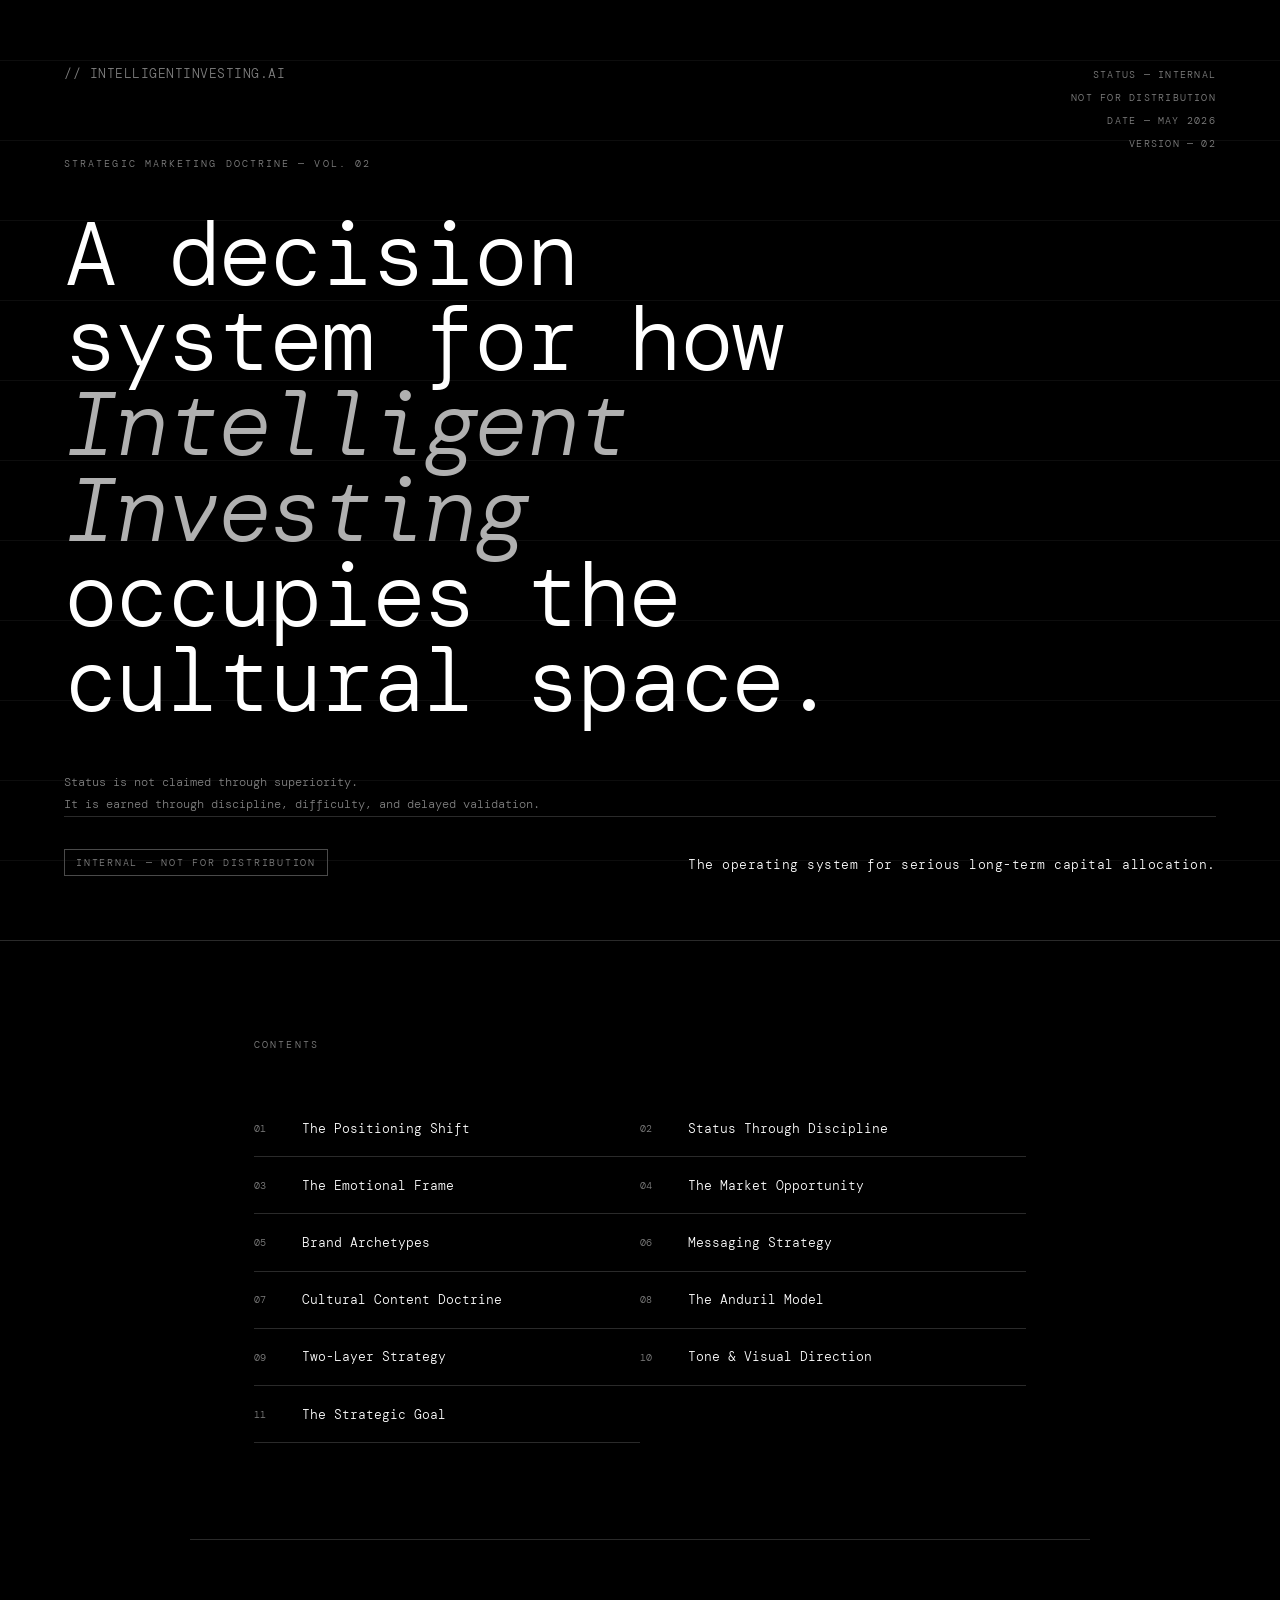
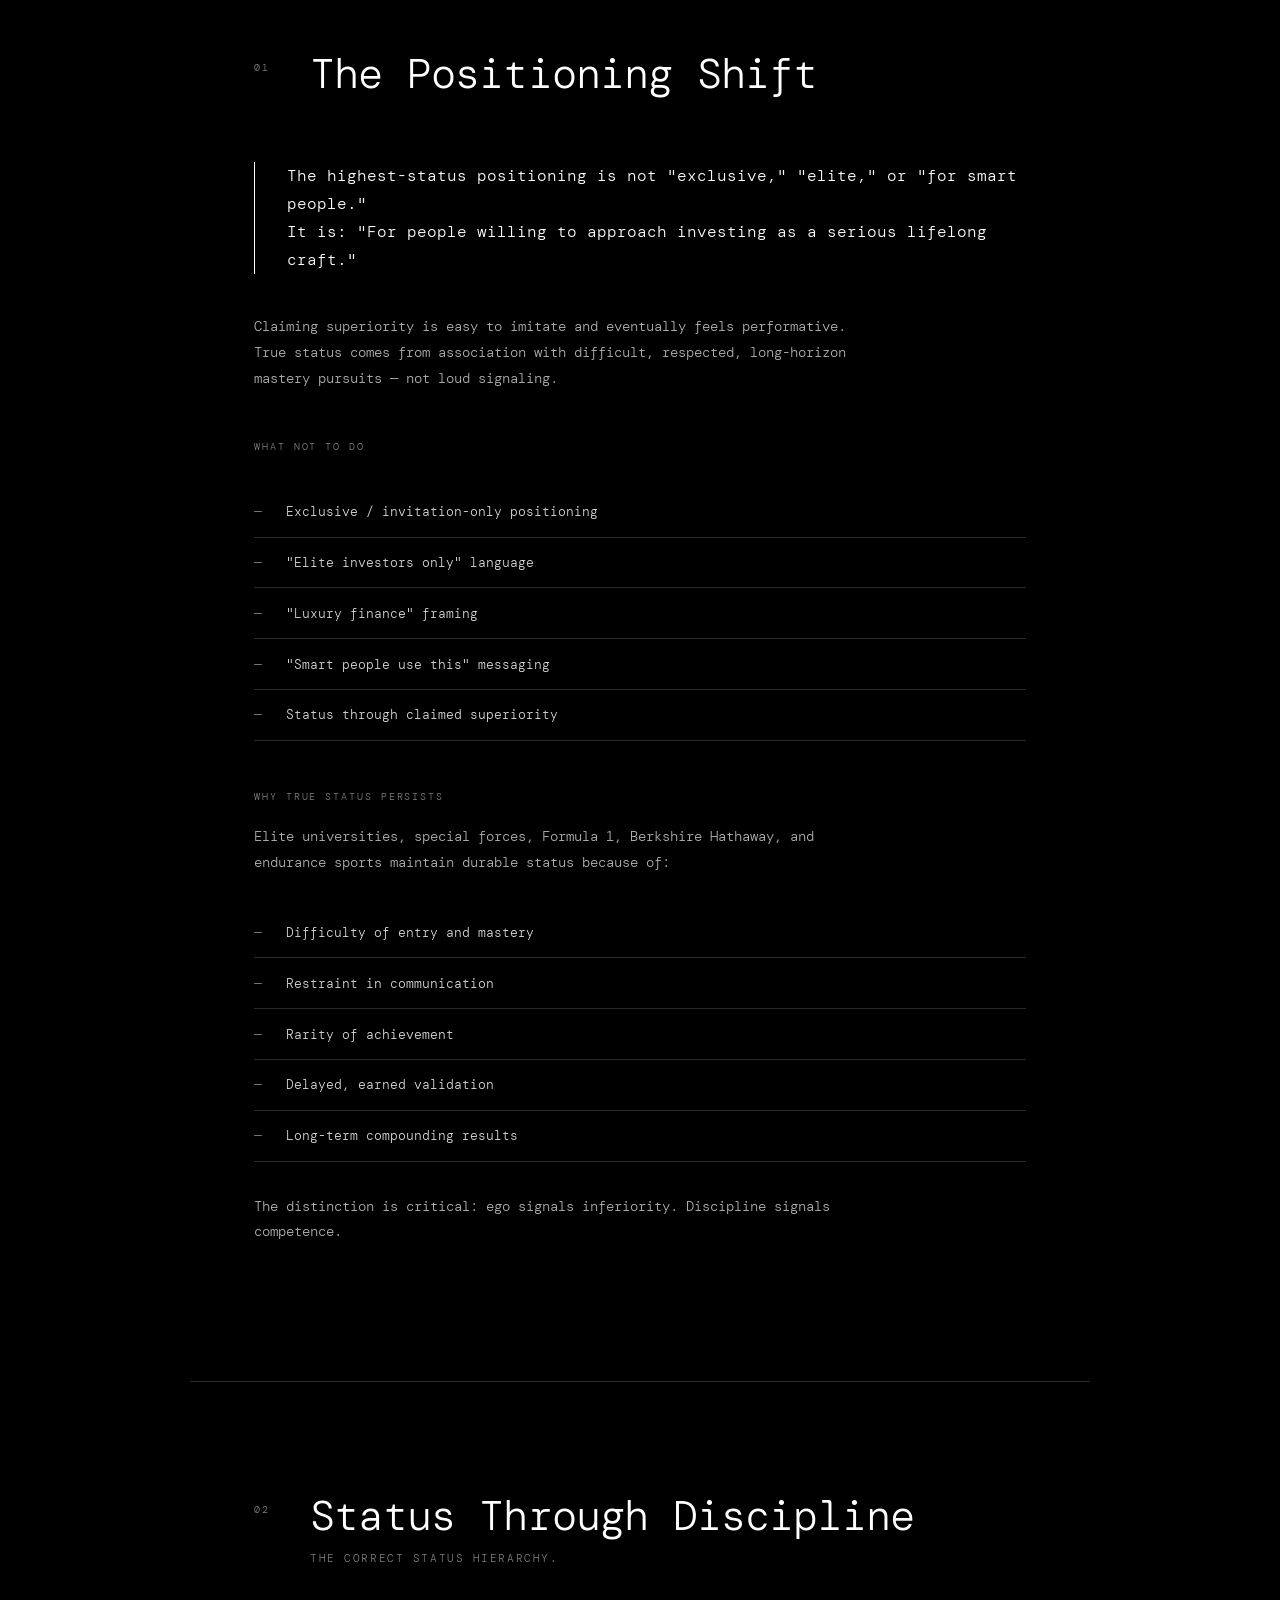
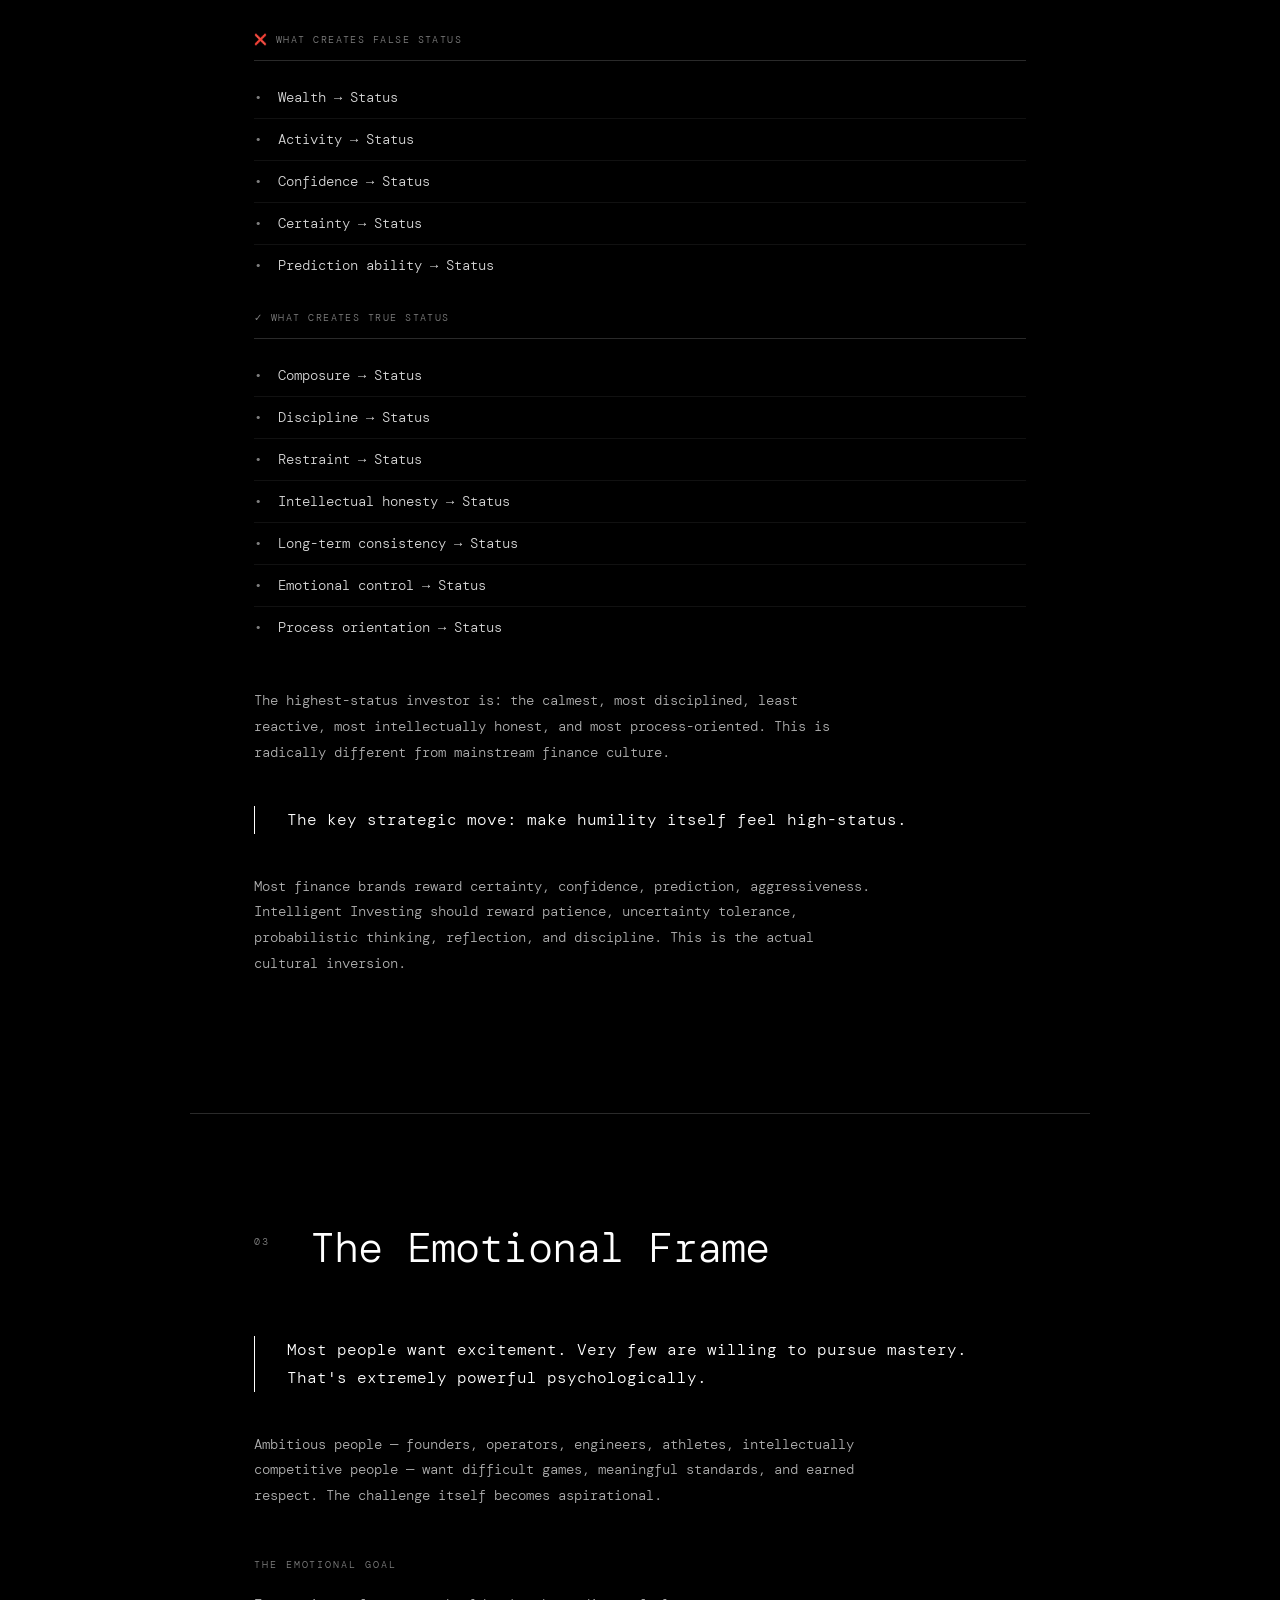
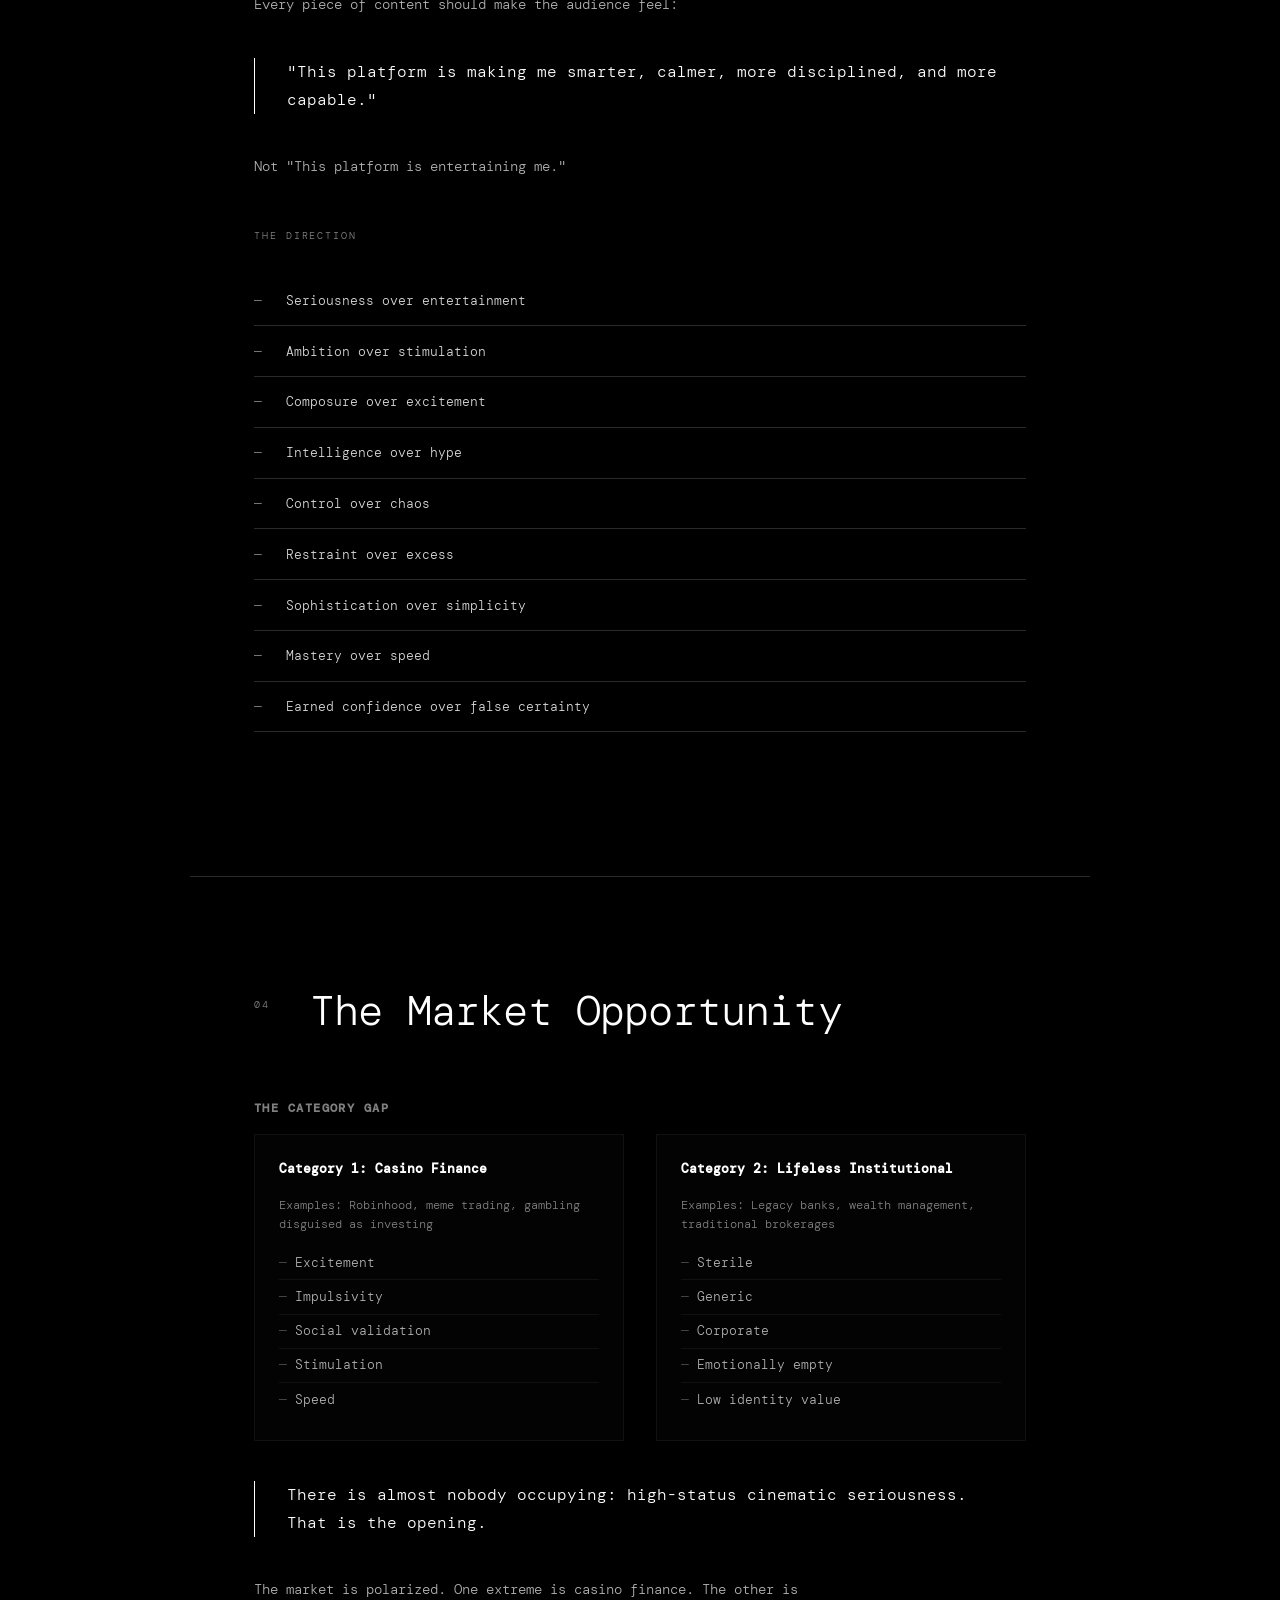
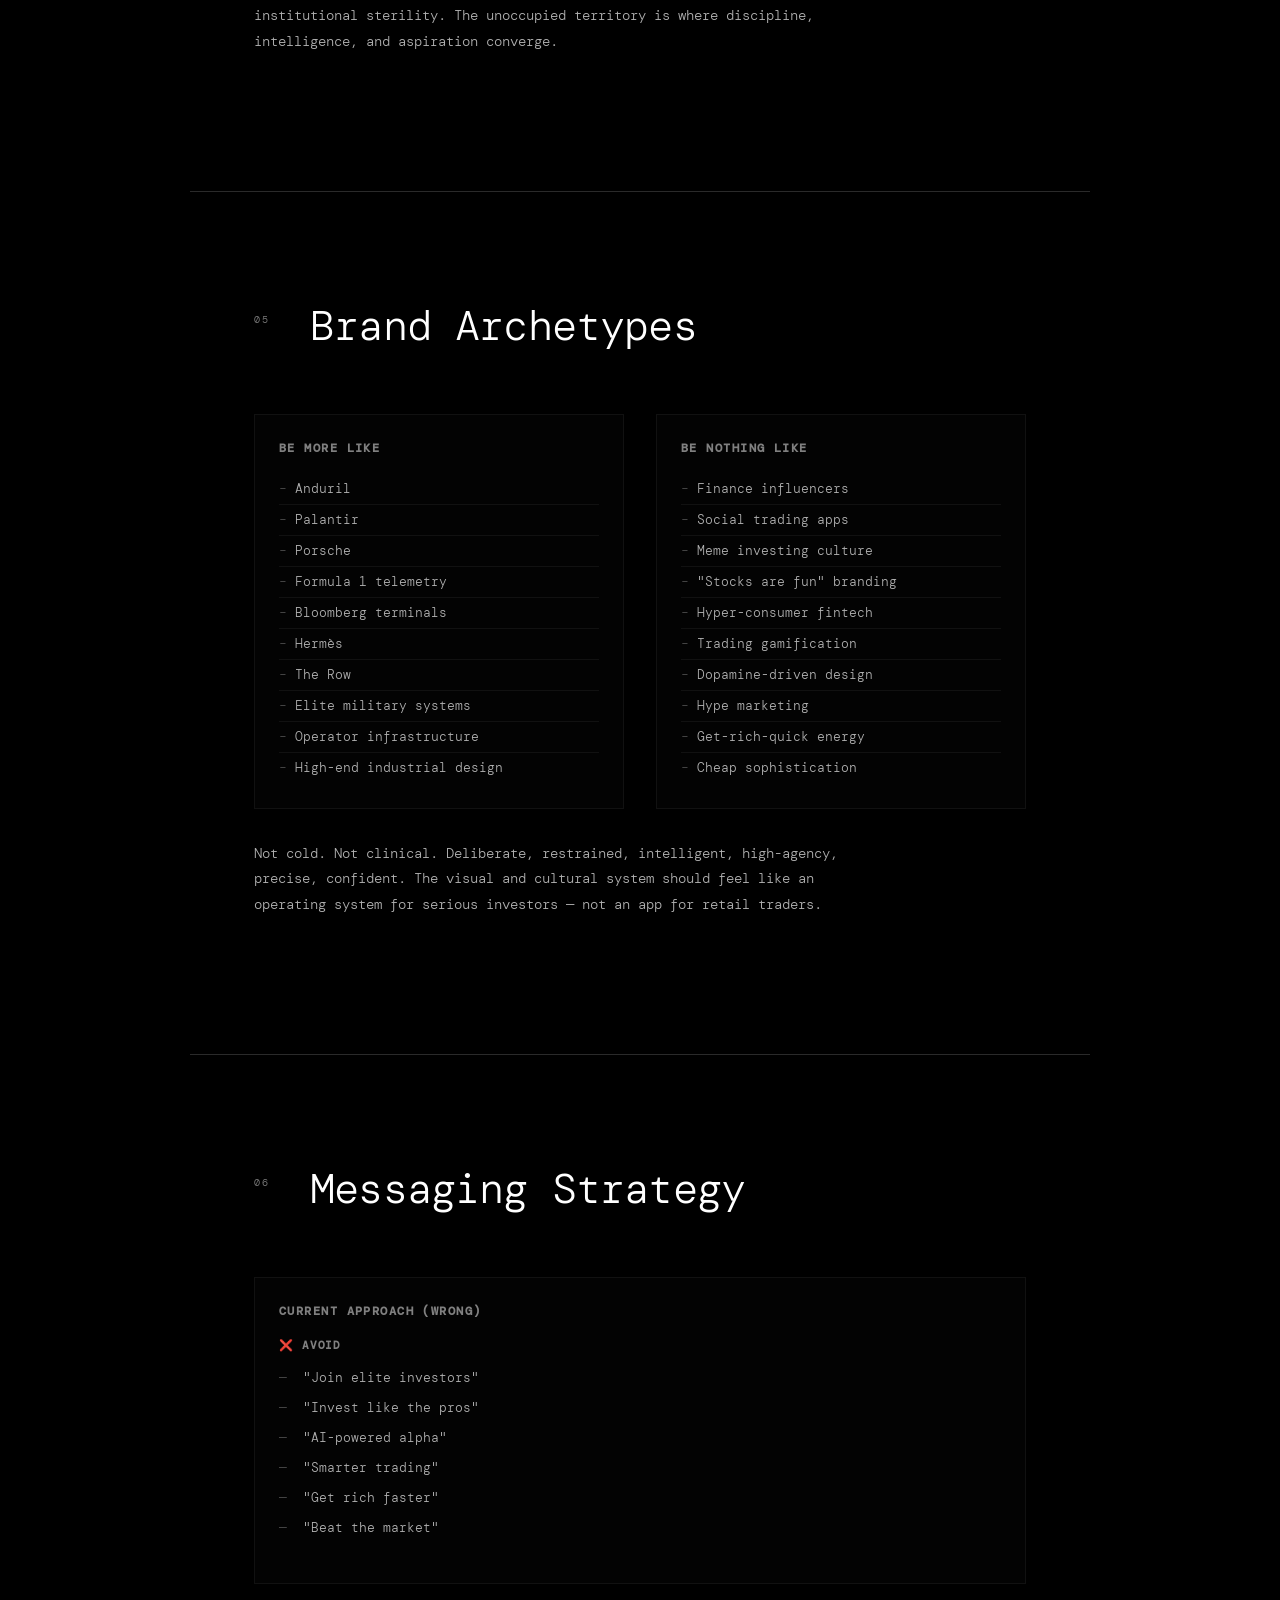
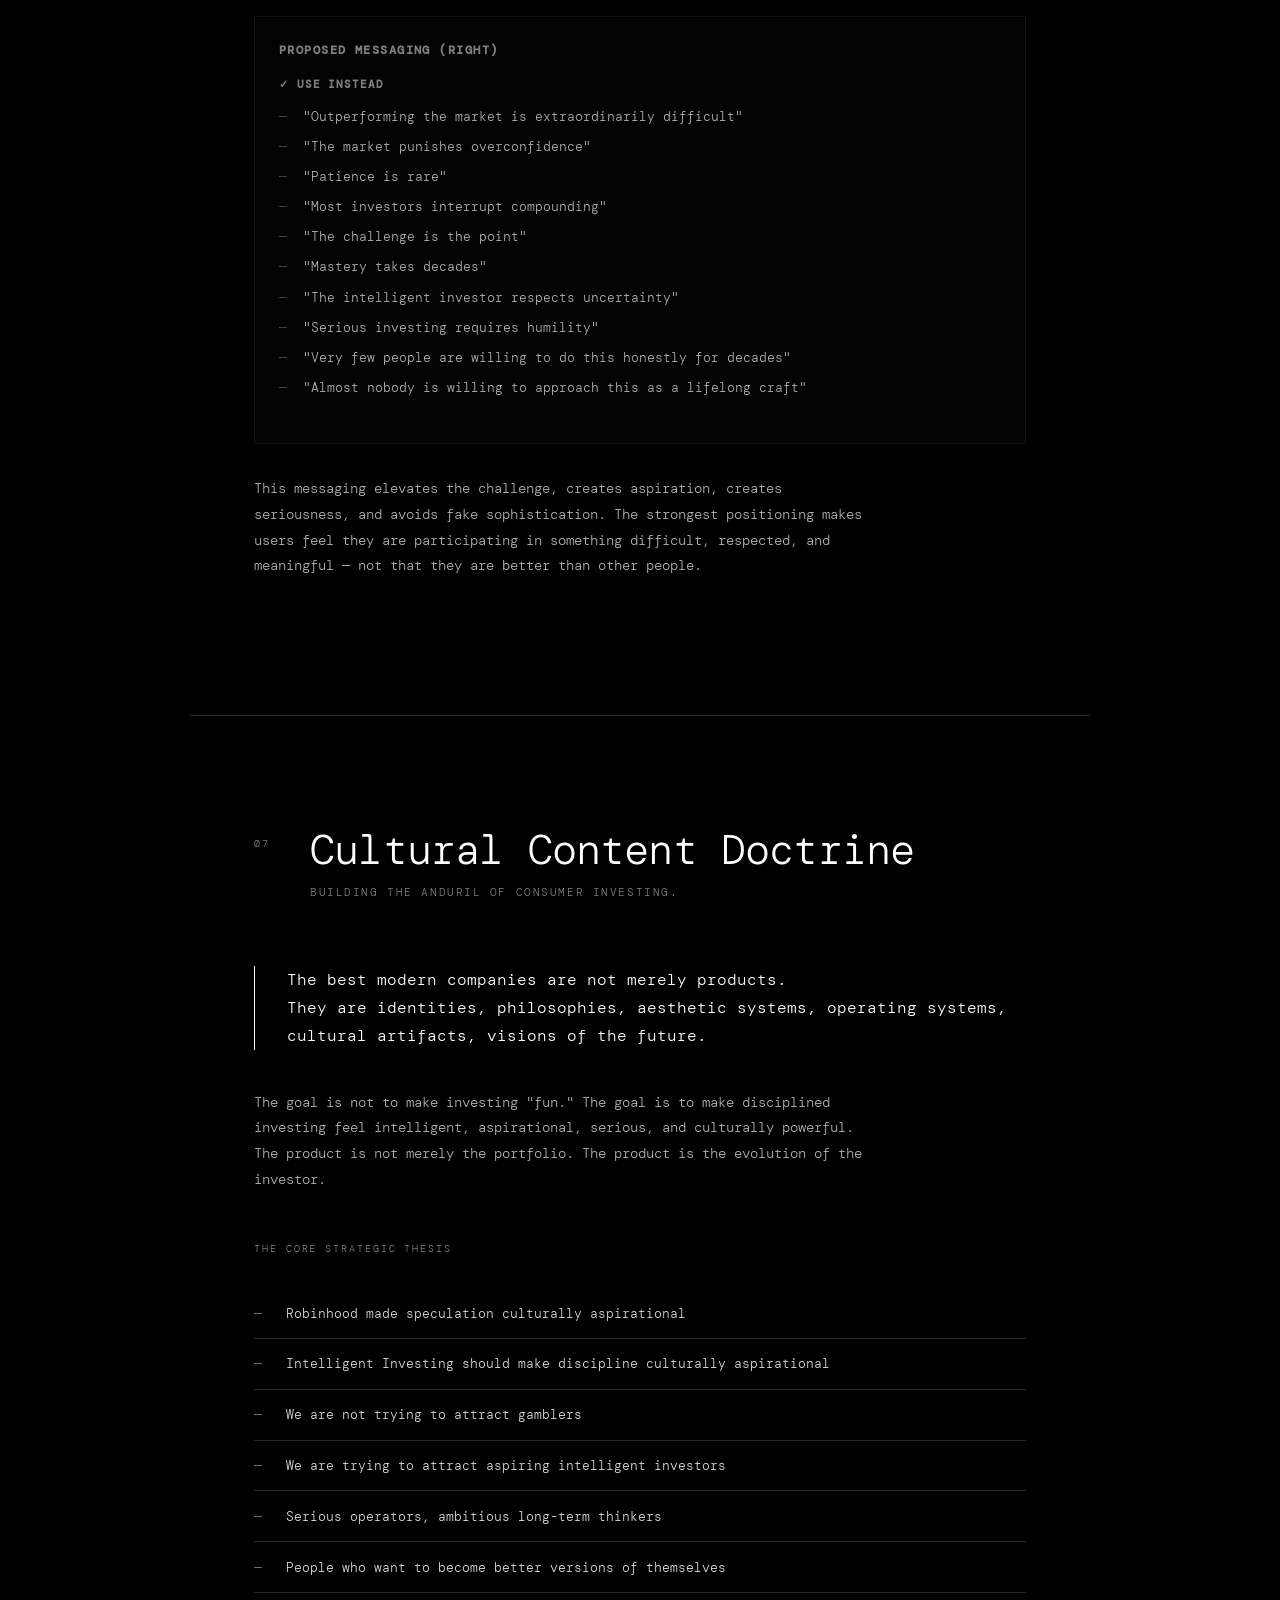
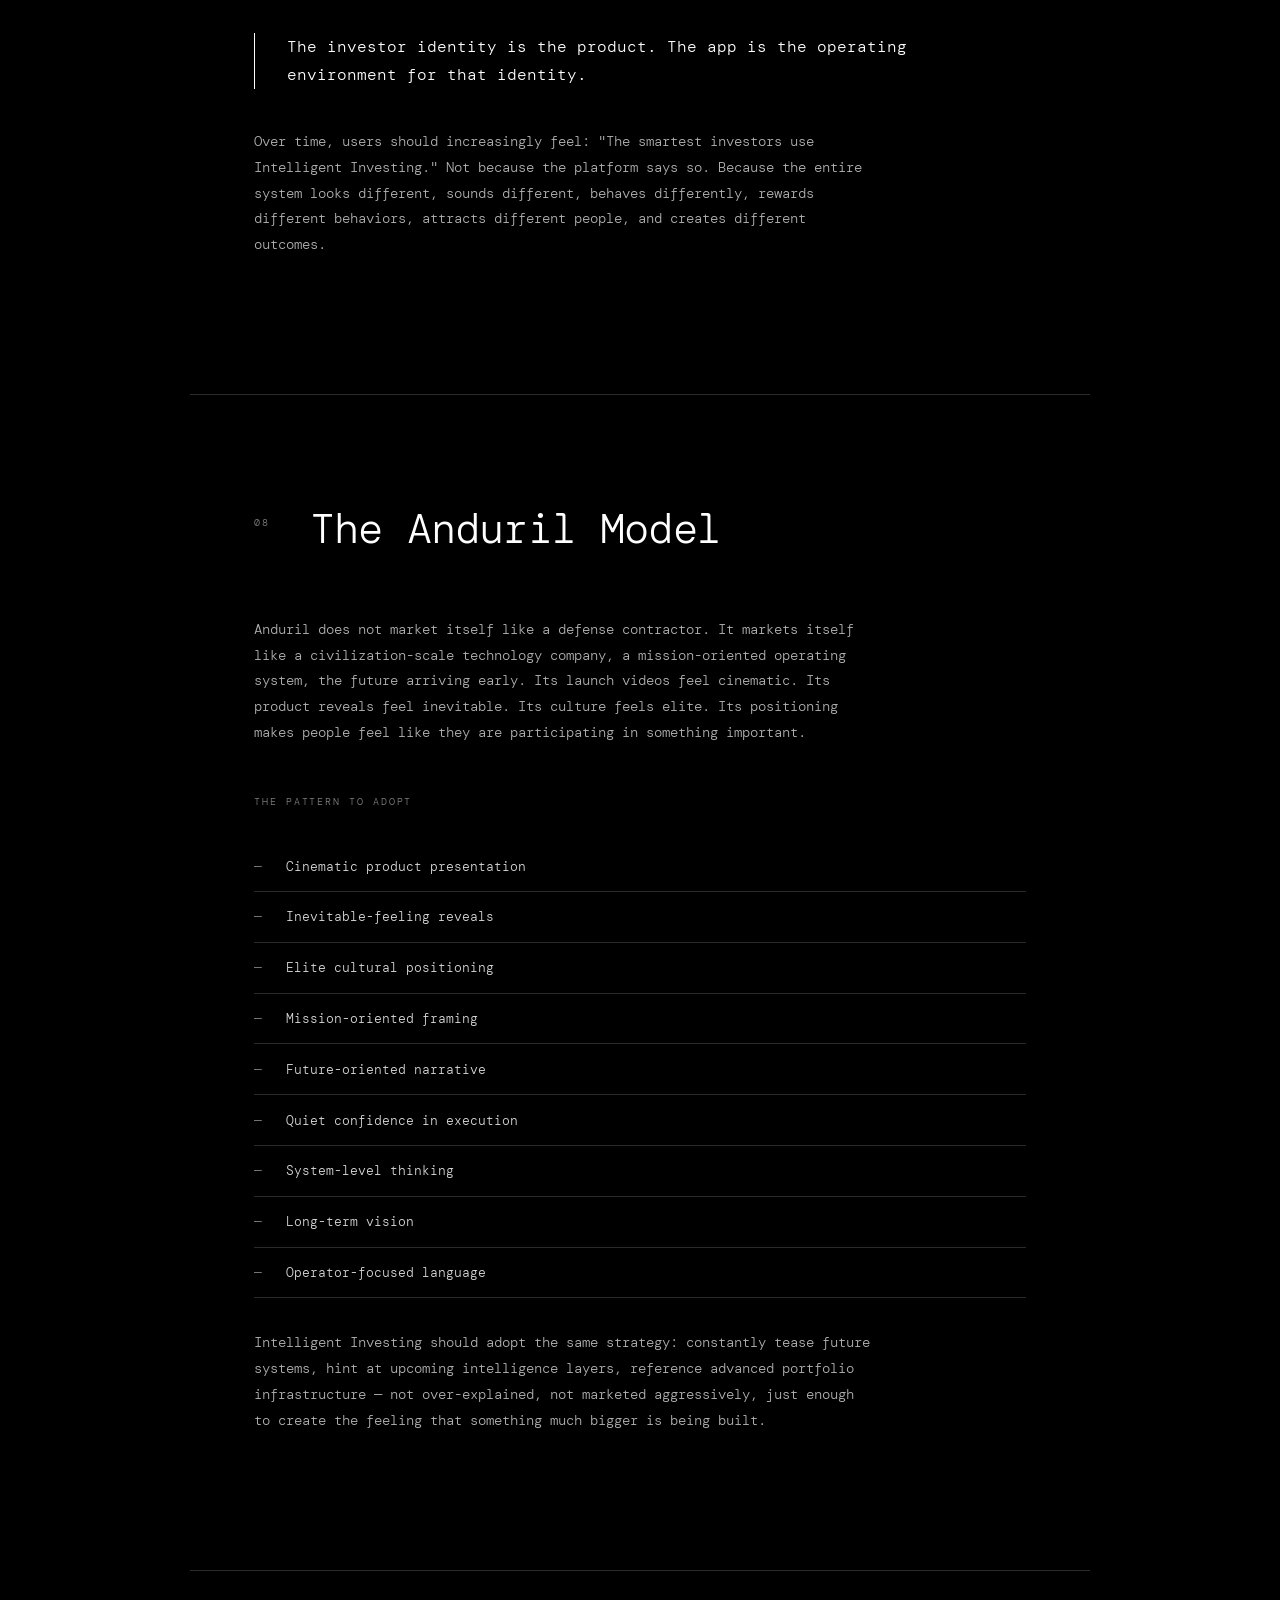
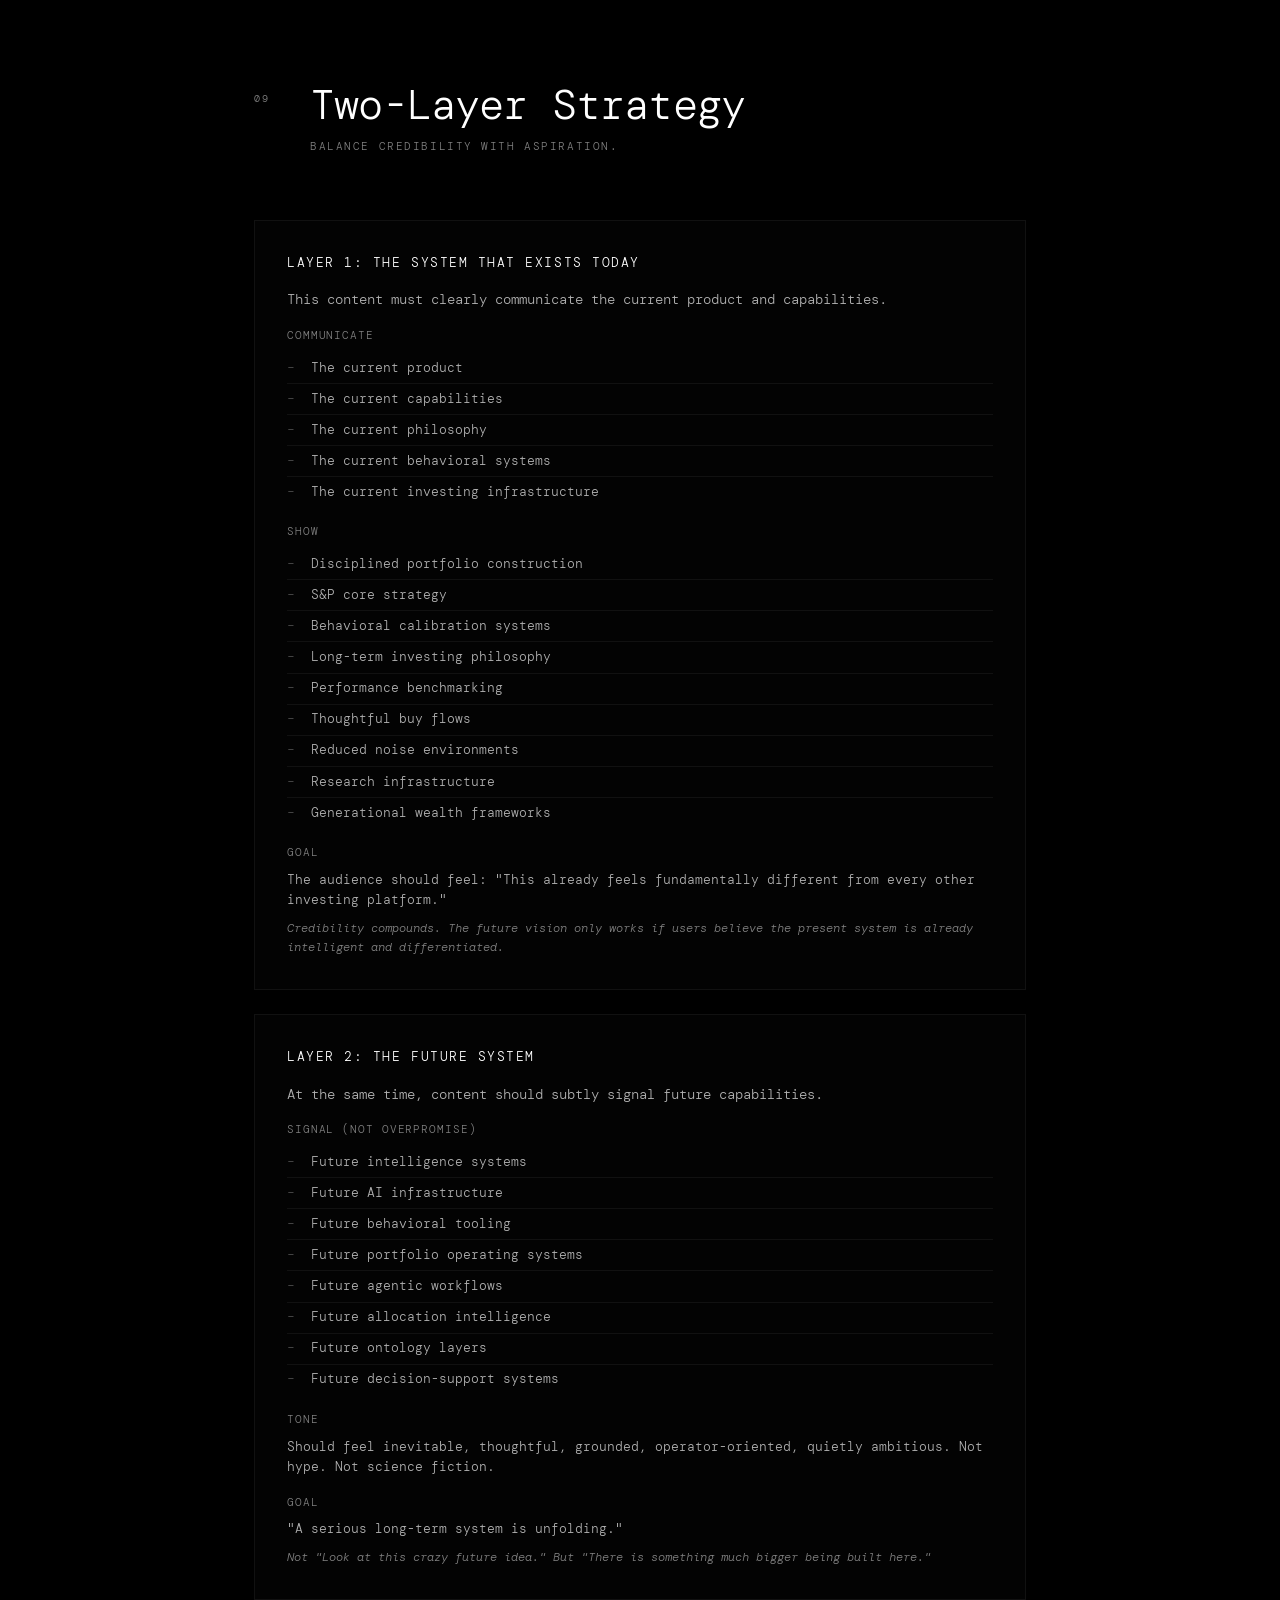
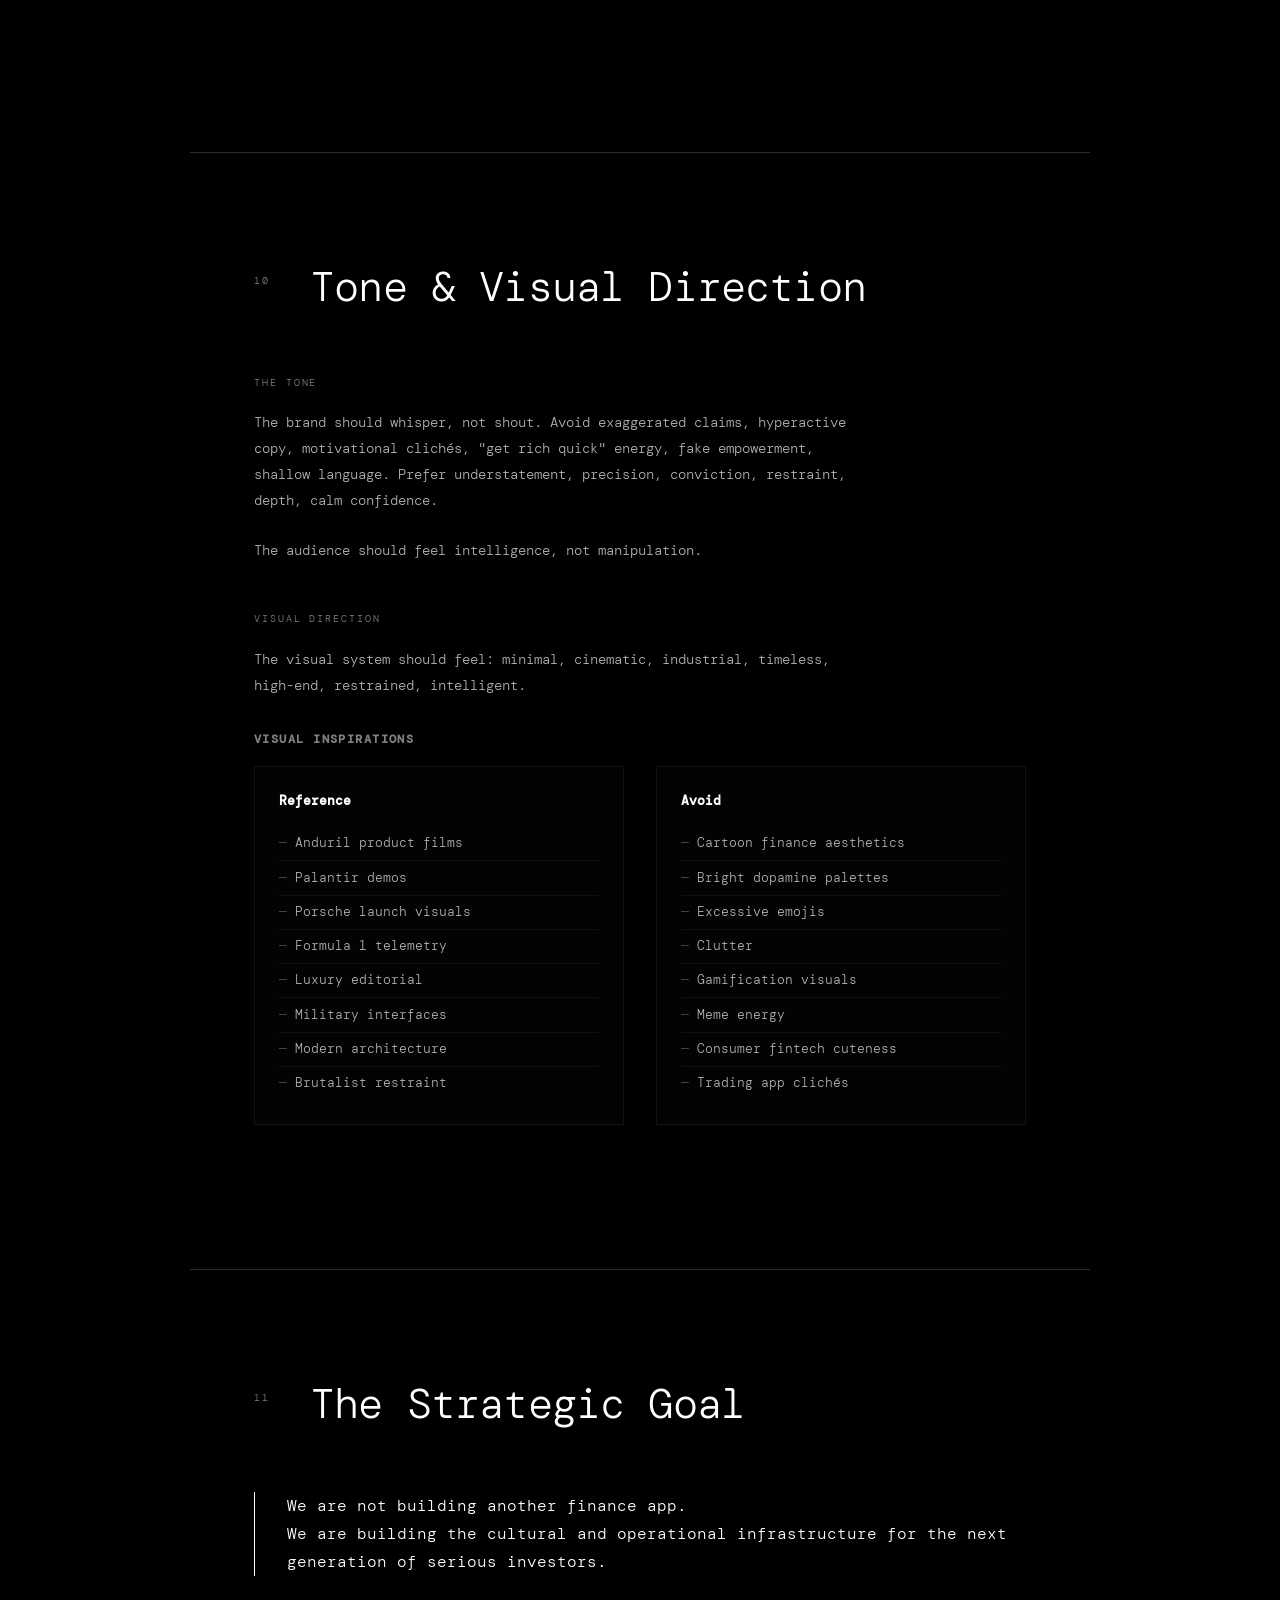
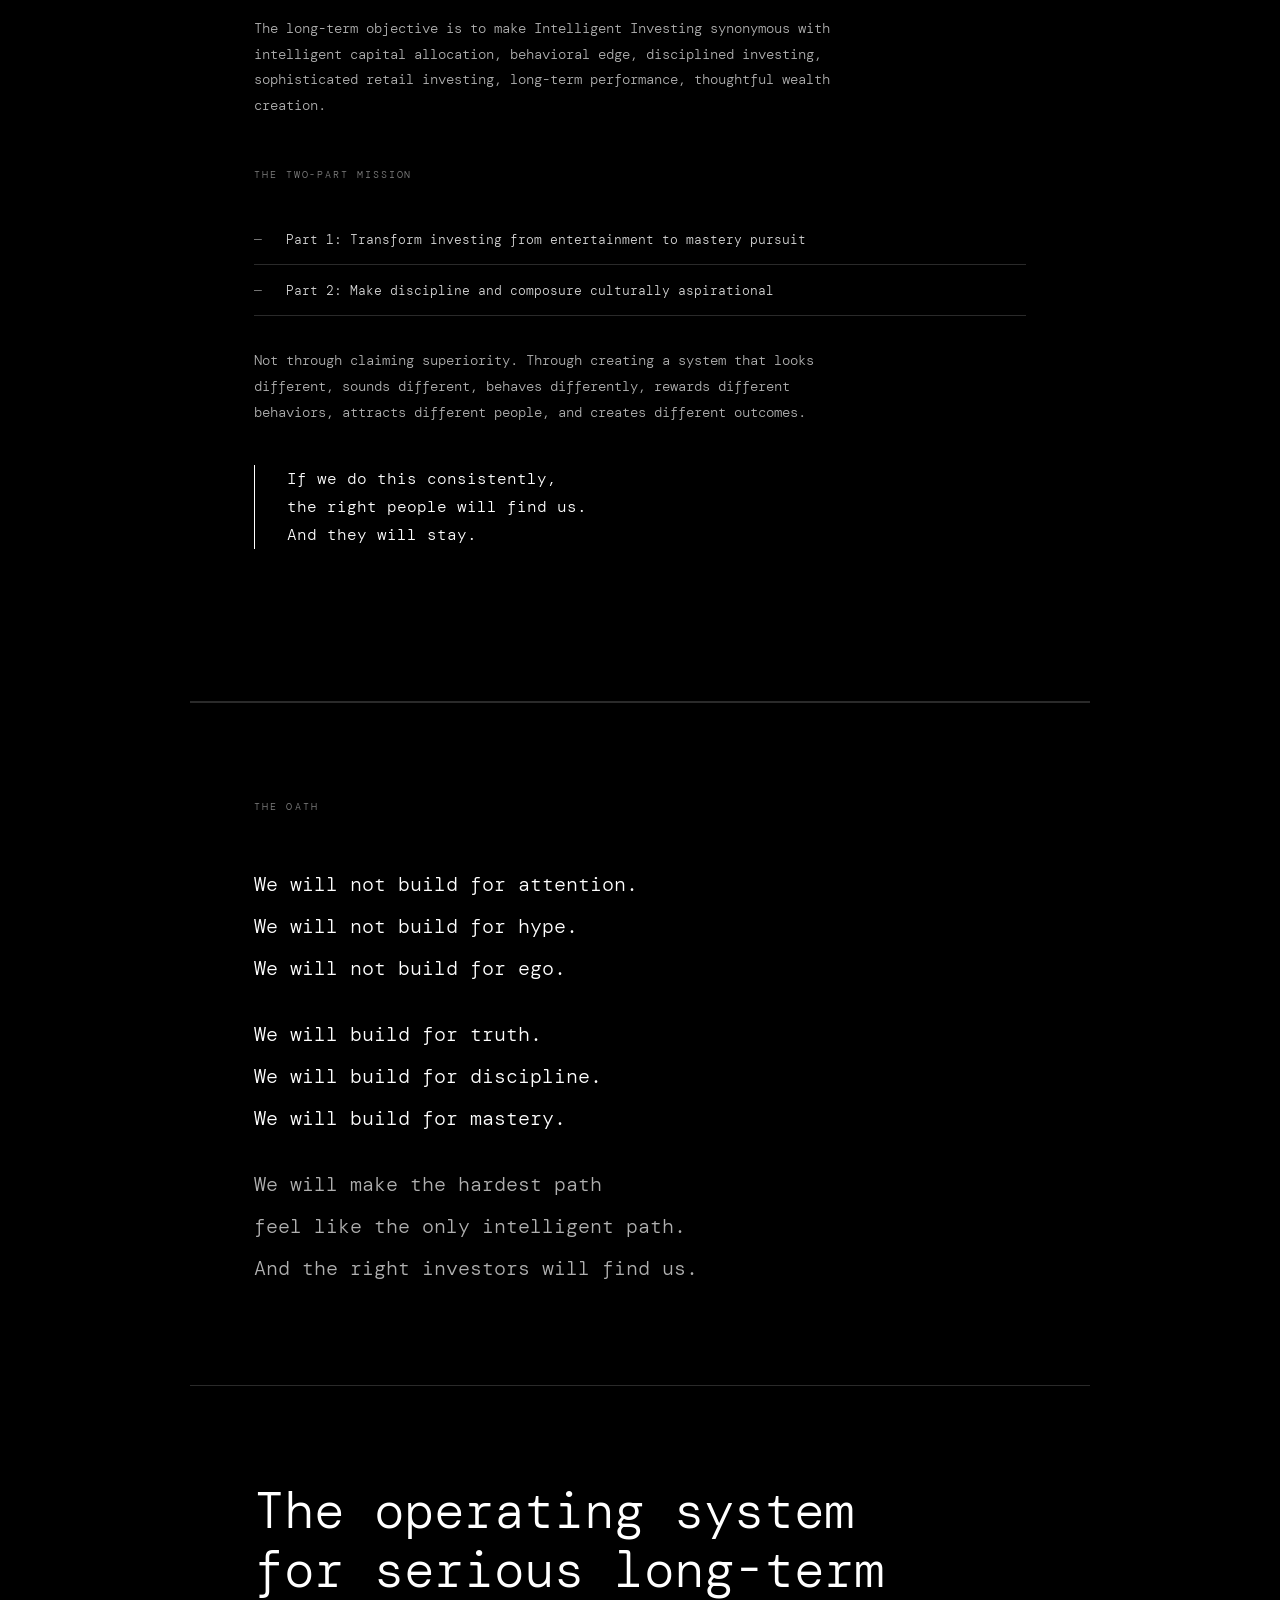
==== commit 98e30fba: "Complete redesign: Intelligent Investing Strategic Marketing Doctrine with status, discipline, and A" ====
--- a/index.html
+++ b/index.html
@@ -3,410 +3,683 @@
 <head>
     <meta charset="UTF-8">
     <meta name="viewport" content="width=device-width, initial-scale=1.0">
-    <meta name="description" content="A decision system for how serious marketing operates. Long-term thinking. Modern strategy.">
-    <title>Marketing Ideas — A Decision System</title>
+    <meta name="description" content="A decision system for serious long-term capital allocation. The operating system for intelligent investing.">
+    <title>// Intelligent Investing — Strategic Marketing Doctrine</title>
     <link rel="preconnect" href="https://fonts.googleapis.com">
     <link href="https://fonts.googleapis.com/css2?family=DM+Mono:ital,wght@0,300;0,400;1,300&display=swap" rel="stylesheet">
-    <link rel="stylesheet" href="styles.css">
+    <style>
+        :root {
+            --black: #000000;
+            --white: #ffffff;
+            --grey-90: #1a1a1a;
+            --grey-70: #4a4a4a;
+            --grey-50: #808080;
+            --grey-30: #b0b0b0;
+            --grey-15: #d8d8d8;
+            --rule: 1px solid #2a2a2a;
+        }
+
+        * { margin: 0; padding: 0; box-sizing: border-box; }
+        html { font-size: 16px; background: var(--black); color: var(--white); scroll-behavior: smooth; }
+        body { font-family: 'DM Mono', 'Courier New', monospace; font-weight: 300; line-height: 1.6; background: var(--black); }
+        ::-webkit-scrollbar { width: 2px; }
+        ::-webkit-scrollbar-track { background: var(--black); }
+        ::-webkit-scrollbar-thumb { background: var(--grey-70); }
+
+        /* COVER */
+        .cover {
+            min-height: 100vh;
+            display: flex;
+            flex-direction: column;
+            justify-content: space-between;
+            padding: 4rem;
+            border-bottom: var(--rule);
+            position: relative;
+            overflow: hidden;
+        }
+        .cover::before {
+            content: '';
+            position: absolute;
+            inset: 0;
+            background: repeating-linear-gradient(0deg, transparent, transparent 79px, #0d0d0d 79px, #0d0d0d 80px);
+            pointer-events: none;
+        }
+        .cover-top { display: flex; justify-content: space-between; align-items: flex-start; position: relative; z-index: 1; }
+        .brand-mark { font-size: 0.8rem; font-weight: 300; letter-spacing: 0.04em; color: var(--grey-50); }
+        .cover-meta { text-align: right; font-size: 0.65rem; letter-spacing: 0.12em; text-transform: uppercase; color: var(--grey-50); line-height: 2.2; }
+        .cover-body { position: relative; z-index: 1; }
+        .cover-eyebrow { font-size: 0.65rem; letter-spacing: 0.2em; text-transform: uppercase; color: var(--grey-50); margin-bottom: 2.5rem; }
+        .cover-title { font-size: clamp(2.8rem, 7vw, 6rem); font-weight: 300; line-height: 0.95; letter-spacing: -0.03em; margin-bottom: 3rem; }
+        .cover-title em { font-style: italic; color: var(--grey-30); }
+        .cover-tagline { font-size: 0.78rem; color: var(--grey-50); line-height: 1.8; }
+        .cover-bottom { display: flex; justify-content: space-between; align-items: flex-end; border-top: var(--rule); padding-top: 2rem; position: relative; z-index: 1; }
+        .status-tag { font-size: 0.6rem; letter-spacing: 0.18em; text-transform: uppercase; color: var(--grey-50); border: 1px solid var(--grey-70); padding: 0.3rem 0.7rem; }
+
+        /* WRAPPER */
+        .wrap { max-width: 900px; margin: 0 auto; padding: 0 4rem; }
+
+        /* TOC */
+        .toc { padding: 6rem 4rem; border-bottom: var(--rule); max-width: 900px; margin: 0 auto; }
+        .section-label { font-size: 0.6rem; letter-spacing: 0.22em; text-transform: uppercase; color: var(--grey-50); margin-bottom: 3rem; }
+        .toc-grid { display: grid; grid-template-columns: 1fr 1fr; gap: 0; }
+        .toc-item { display: flex; gap: 1.5rem; padding: 1.1rem 0; border-bottom: var(--rule); text-decoration: none; color: inherit; transition: color 0.2s; }
+        .toc-item:hover { color: var(--grey-30); }
+        .toc-num { font-size: 0.6rem; color: var(--grey-50); width: 1.5rem; flex-shrink: 0; padding-top: 0.2rem; }
+        .toc-name { font-size: 0.82rem; }
+
+        /* SECTION */
+        .section { padding: 7rem 4rem; border-bottom: var(--rule); max-width: 900px; margin: 0 auto; }
+        .section-header { display: flex; gap: 2rem; align-items: flex-start; margin-bottom: 4rem; }
+        .section-number { font-size: 0.6rem; letter-spacing: 0.2em; color: var(--grey-50); padding-top: 0.5rem; flex-shrink: 0; width: 1.5rem; }
+        .section-title { font-size: clamp(1.5rem, 3.5vw, 2.6rem); font-weight: 300; letter-spacing: -0.02em; line-height: 1.1; }
+        .section-title em { font-style: italic; color: var(--grey-30); }
+        .section-subtitle { font-size: 0.7rem; letter-spacing: 0.14em; text-transform: uppercase; color: var(--grey-50); margin-top: 0.6rem; }
+
+        /* TEXT */
+        .body-text { font-size: 0.85rem; line-height: 1.9; color: var(--grey-30); max-width: 620px; margin-bottom: 1.5rem; }
+
+        /* BELIEF BLOCK */
+        .belief { border-left: 1px solid var(--white); padding-left: 2rem; margin: 2.5rem 0; }
+        .belief p { font-size: 1rem; line-height: 1.75; color: var(--white); font-weight: 300; }
+
+        /* RULE LIST */
+        .rule-list { list-style: none; margin: 2rem 0; }
+        .rule-list li { display: flex; gap: 1.5rem; padding: 0.9rem 0; border-bottom: var(--rule); font-size: 0.82rem; color: var(--grey-15); }
+        .rule-list li::before { content: '—'; color: var(--grey-50); flex-shrink: 0; }
+
+        /* STATUS HIERARCHY */
+        .status-hierarchy { margin: 2.5rem 0; }
+        .hierarchy-section { margin: 1.5rem 0; }
+        .hierarchy-label { font-size: 0.65rem; letter-spacing: 0.14em; text-transform: uppercase; color: var(--grey-50); margin-bottom: 1rem; padding-bottom: 0.75rem; border-bottom: var(--rule); }
+        .hierarchy-items { list-style: none; }
+        .hierarchy-items li { font-size: 0.85rem; padding: 0.6rem 0; color: var(--grey-15); border-bottom: 1px solid #111; }
+        .hierarchy-items li::before { content: '• '; color: var(--grey-50); margin-right: 0.5rem; }
+        .hierarchy-items li:last-child { border-bottom: none; }
+
+        /* COMPARISON TABLE */
+        .compare-table { margin: 2rem 0; }
+        .compare-table h4 { font-size: 0.75rem; letter-spacing: 0.12em; text-transform: uppercase; color: var(--grey-50); margin-bottom: 1rem; }
+        .compare-cols { display: grid; grid-template-columns: 1fr 1fr; gap: 2rem; }
+        .compare-col { padding: 1.5rem; background-color: #030303; border: 1px solid #111; }
+        .compare-col h5 { font-size: 0.8rem; color: var(--white); margin-bottom: 1rem; }
+        .compare-col ul { list-style: none; }
+        .compare-col li { font-size: 0.8rem; color: var(--grey-30); padding: 0.4rem 0; border-bottom: 1px solid #111; }
+        .compare-col li::before { content: '— '; color: var(--grey-70); }
+        .compare-col li:last-child { border-bottom: none; }
+
+        /* ARCHETYPE GRID */
+        .archetype-grid { display: grid; grid-template-columns: 1fr 1fr; gap: 2rem; margin: 2rem 0; }
+        .archetype-col { padding: 1.5rem; background-color: #030303; border: 1px solid #111; }
+        .archetype-col h4 { font-size: 0.75rem; letter-spacing: 0.12em; text-transform: uppercase; color: var(--grey-50); margin-bottom: 1rem; }
+        .archetype-col ul { list-style: none; }
+        .archetype-col li { font-size: 0.8rem; color: var(--grey-30); padding: 0.3rem 0; border-bottom: 1px solid #111; }
+        .archetype-col li::before { content: '– '; color: var(--grey-70); }
+        .archetype-col li:last-child { border-bottom: none; }
+
+        /* MESSAGING BLOCKS */
+        .messaging-block { margin: 2rem 0; padding: 1.5rem; background-color: #030303; border: 1px solid #111; }
+        .messaging-block h4 { font-size: 0.75rem; letter-spacing: 0.12em; text-transform: uppercase; color: var(--grey-50); margin-bottom: 1rem; }
+        .messaging-avoid, .messaging-prefer { margin: 1rem 0; }
+        .messaging-avoid h5, .messaging-prefer h5 { font-size: 0.7rem; letter-spacing: 0.08em; text-transform: uppercase; color: var(--grey-50); margin-bottom: 0.5rem; }
+        .messaging-list { list-style: none; }
+        .messaging-list li { font-size: 0.8rem; color: var(--grey-30); padding: 0.3rem 0; }
+        .messaging-list li::before { content: '— '; color: var(--grey-70); margin-right: 0.5rem; }
+
+        /* LAYER STRUCTURE */
+        .layer-structure { margin: 2.5rem 0; }
+        .layer { padding: 2rem; background-color: #030303; border: 1px solid #111; margin-bottom: 1.5rem; }
+        .layer-title { font-size: 0.8rem; letter-spacing: 0.12em; text-transform: uppercase; color: var(--white); margin-bottom: 1rem; }
+        .layer-subtitle { font-size: 0.7rem; letter-spacing: 0.08em; text-transform: uppercase; color: var(--grey-50); margin: 1rem 0 0.5rem; }
+        .layer ul { list-style: none; }
+        .layer li { font-size: 0.8rem; color: var(--grey-30); padding: 0.3rem 0; border-bottom: 1px solid #111; }
+        .layer li::before { content: '– '; color: var(--grey-70); margin-right: 0.5rem; }
+        .layer li:last-child { border-bottom: none; }
+
+        /* TABLE */
+        .data-table { width: 100%; border-collapse: collapse; margin: 2.5rem 0; font-size: 0.78rem; }
+        .data-table thead tr { border-bottom: 1px solid var(--grey-70); }
+        .data-table th { text-align: left; padding: 0.75rem 2rem 0.75rem 0; font-weight: 300; letter-spacing: 0.14em; text-transform: uppercase; font-size: 0.58rem; color: var(--grey-50); }
+        .data-table td { padding: 0.9rem 2rem 0.9rem 0; border-bottom: var(--rule); color: var(--grey-15); vertical-align: top; line-height: 1.6; }
+        .data-table td:last-child { color: var(--white); }
+
+        /* PROFILE GRID */
+        .profile-row { display: grid; grid-template-columns: 190px 1fr; gap: 2rem; padding: 1rem 0; border-bottom: var(--rule); font-size: 0.8rem; }
+        .profile-label { color: var(--grey-50); font-size: 0.65rem; letter-spacing: 0.1em; text-transform: uppercase; padding-top: 0.15rem; }
+        .profile-value { color: var(--grey-15); }
+
+        /* VOICE */
+        .voice-row { display: grid; grid-template-columns: 1fr 1fr; gap: 3rem; padding: 1rem 0; border-bottom: var(--rule); font-size: 0.8rem; }
+        .voice-old { color: var(--grey-50); text-decoration: line-through; }
+        .voice-new { color: var(--grey-15); }
+
+        /* RITUAL */
+        .ritual-list { list-style: none; counter-reset: ritual; margin: 2rem 0; }
+        .ritual-list li { counter-increment: ritual; display: grid; grid-template-columns: 1.5rem 1fr; gap: 1.5rem; padding: 1.1rem 0; border-bottom: var(--rule); font-size: 0.82rem; color: var(--grey-15); }
+        .ritual-list li::before { content: counter(ritual); color: var(--grey-50); font-size: 0.65rem; padding-top: 0.15rem; }
+
+        /* SUBSECTION LABEL */
+        .sub-label { font-size: 0.6rem; letter-spacing: 0.2em; text-transform: uppercase; color: var(--grey-50); margin: 3rem 0 1.25rem; font-weight: 300; }
+
+        /* OATH */
+        .oath { padding: 6rem 4rem; border-top: var(--rule); max-width: 900px; margin: 0 auto; }
+        .oath-text { font-size: clamp(0.95rem, 2.2vw, 1.25rem); line-height: 2.1; color: var(--grey-30); max-width: 480px; }
+        .oath-text strong { color: var(--white); font-weight: 300; }
+        .oath-spacer { display: block; height: 1.5rem; }
+
+        /* FINAL */
+        .final { padding: 6rem 4rem; max-width: 900px; margin: 0 auto; border-top: var(--rule); }
+        .final-text { font-size: clamp(1.6rem, 4vw, 3.2rem); font-weight: 300; line-height: 1.15; letter-spacing: -0.02em; }
+        .final-text em { font-style: italic; color: var(--grey-30); }
+
+        /* FOOTER */
+        footer { border-top: var(--rule); padding: 2rem 4rem; display: flex; justify-content: space-between; font-size: 0.6rem; letter-spacing: 0.12em; text-transform: uppercase; color: var(--grey-70); max-width: 900px; margin: 0 auto; }
+
+        @media (max-width: 680px) {
+            .cover, .section, .toc, .oath, .final, footer { padding-left: 1.5rem; padding-right: 1.5rem; }
+            .archetype-grid, .compare-cols { grid-template-columns: 1fr; }
+            .profile-row { grid-template-columns: 130px 1fr; }
+            .voice-row { grid-template-columns: 1fr; }
+            .voice-old { display: none; }
+            footer { flex-direction: column; gap: 0.5rem; }
+        }
+    </style>
 </head>
 <body>
-    <!-- HEADER -->
-    <header>
-        <nav>
-            <div class="logo">// MARKETING IDEAS</div>
-            <ul class="nav-links">
-                <li><a href="#core" class="nav-link">Core Belief</a></li>
-                <li><a href="#positioning" class="nav-link">Positioning</a></li>
-                <li><a href="#content" class="nav-link">Content</a></li>
-                <li><a href="#voice" class="nav-link">Voice</a></li>
-                <li><a href="#contact" class="nav-link">Contact</a></li>
-            </ul>
-        </nav>
-    </header>
-
-    <!-- HERO SECTION -->
-    <section class="hero">
-        <h1>A decision system<br>for how serious<br><em>marketing</em><br>actually works.</h1>
-        <p>We believe behavior follows identity, not instruction. Marketing doesn't persuade — it increases desirability. It doesn't reassure — it filters for the right person.</p>
-        <a href="#core" class="cta-button">Read The Framework</a>
-    </section>
-
-    <!-- CORE BELIEF -->
-    <section id="core">
-        <h2>The Core Belief</h2>
-        <div class="section-intro">
-            <p><span class="highlight-text">People rarely outperform their self-image.</span> Behavior follows identity, not instruction.</p>
-        </div>
-        <p>Our marketing shapes identity through truth and standards. We are not telling people what to do. We are helping them become the kind of person who behaves differently.</p>
-        
-        <div class="belief-box">
-            <h3>Four Non-Negotiables</h3>
-            <ul class="principle-list">
-                <li>Marketing does not persuade — Marketing increases desirability</li>
-                <li>Marketing does not reassure — Marketing filters for the right person</li>
-                <li>We do not chase engagement — We post when it deserves to be posted</li>
-                <li>We do not react to news — We remain calm under pressure</li>
-            </ul>
-        </div>
-    </section>
-
-    <!-- POSITIONING -->
-    <section id="positioning" class="light-bg">
-        <h2>Positioning</h2>
-        <div class="section-intro">
-            <p>Our account must communicate one thing clearly: <span class="highlight-text">most marketing is being trained to fail. This is the alternative.</span></p>
-        </div>
-        
-        <div class="positioning-grid">
-            <div class="pos-card">
-                <h3>Old Approach</h3>
-                <div class="old-new">
-                    <div class="old-way">
-                        <strong>Inspiration</strong>
-                        <strong>Education</strong>
-                        <strong>Motivation</strong>
-                    </div>
-                    <div class="new-way">
-                        <strong>New Approach</strong>
-                        <strong>Diagnosis</strong>
-                        <strong>Correction</strong>
-                        <strong>Discipline</strong>
-                    </div>
-                </div>
-            </div>
-            <div class="pos-card">
-                <h3>The Shift</h3>
-                <p><span class="meta-text">From friendly fintech to institutional calm.</span></p>
-                <p style="margin-top: 1rem; font-size: 0.9rem;"><strong>"We help you market better"</strong> → <strong>"This is not built for everyone."</strong></p>
-            </div>
-            <div class="pos-card">
-                <h3>The ICP</h3>
-                <p>Serious founder. Long-term oriented. Intellectually honest. Frustrated with platforms that feel like content casinos. Aspires to excellence. Comfortable with friction and high standards.</p>
-            </div>
-        </div>
-    </section>
-
-    <!-- THE ENEMY -->
-    <section>
-        <h2>The Enemy</h2>
-        <div class="section-intro">
-            <p>An industry optimised for engagement, not outcomes.</p>
-        </div>
-        
-        <div class="positioning-grid">
-            <div class="pos-card">
-                <h3>Social Platforms</h3>
-                <p>Optimised for engagement — hot takes beat patient thinking.</p>
-            </div>
-            <div class="pos-card">
-                <h3>Marketing Agencies</h3>
-                <p>Optimised for activity — more campaigns = more revenue, regardless of results.</p>
-            </div>
-            <div class="pos-card">
-                <h3>Growth Tactics</h3>
-                <p>Optimised for attention — viral beats honest, urgency beats truth.</p>
-            </div>
-        </div>
-        
-        <p style="margin-top: 2rem; font-size: 0.9rem; color: var(--grey-50); font-style: italic;">We do not attack competitors by name. We attack the system that produces bad marketers at scale.</p>
-    </section>
-
-    <!-- CONTENT ARCHITECTURE -->
-    <section id="content">
-        <h2>Content Architecture</h2>
-        <div class="section-intro">
-            <p>Four post types. One integrated system.</p>
-        </div>
-        
-        <div class="post-types-grid">
-            <div class="post-type">
-                <div class="type-label"><strong>D</strong> — Doctrine</div>
-                <h3>Establish belief</h3>
-                <p>Pure black. Type-only. Declarative statements the right person finishes themselves. No explanation — just declaration.</p>
-                <ul class="examples">
-                    <li>Activity feels like intelligence. It isn't.</li>
-                    <li>You don't need more ideas. You need fewer mistakes.</li>
-                    <li>Patience is a strategy.</li>
-                    <li>Restraint compounds.</li>
+
+<div class="cover">
+    <div class="cover-top">
+        <div class="brand-mark">// INTELLIGENTINVESTING.AI</div>
+        <div class="cover-meta">Status — Internal<br>Not for Distribution<br>Date — May 2026<br>Version — 02</div>
+    </div>
+    <div class="cover-body">
+        <div class="cover-eyebrow">Strategic Marketing Doctrine — Vol. 02</div>
+        <h1 class="cover-title">A decision<br>system for how<br><em>Intelligent<br>Investing</em><br>occupies the<br>cultural space.</h1>
+        <div class="cover-tagline">Status is not claimed through superiority.<br>It is earned through discipline, difficulty, and delayed validation.</div>
+    </div>
+    <div class="cover-bottom">
+        <div class="status-tag">Internal — Not for Distribution</div>
+        <div class="brand-mark" style="color: #fff;">The operating system for serious long-term capital allocation.</div>
+    </div>
+</div>
+
+<!-- TOC -->
+<div class="toc">
+    <div class="section-label">Contents</div>
+    <div class="toc-grid">
+        <a href="#s01" class="toc-item"><span class="toc-num">01</span><span class="toc-name">The Positioning Shift</span></a>
+        <a href="#s02" class="toc-item"><span class="toc-num">02</span><span class="toc-name">Status Through Discipline</span></a>
+        <a href="#s03" class="toc-item"><span class="toc-num">03</span><span class="toc-name">The Emotional Frame</span></a>
+        <a href="#s04" class="toc-item"><span class="toc-num">04</span><span class="toc-name">The Market Opportunity</span></a>
+        <a href="#s05" class="toc-item"><span class="toc-num">05</span><span class="toc-name">Brand Archetypes</span></a>
+        <a href="#s06" class="toc-item"><span class="toc-num">06</span><span class="toc-name">Messaging Strategy</span></a>
+        <a href="#s07" class="toc-item"><span class="toc-num">07</span><span class="toc-name">Cultural Content Doctrine</span></a>
+        <a href="#s08" class="toc-item"><span class="toc-num">08</span><span class="toc-name">The Anduril Model</span></a>
+        <a href="#s09" class="toc-item"><span class="toc-num">09</span><span class="toc-name">Two-Layer Strategy</span></a>
+        <a href="#s10" class="toc-item"><span class="toc-num">10</span><span class="toc-name">Tone & Visual Direction</span></a>
+        <a href="#s11" class="toc-item"><span class="toc-num">11</span><span class="toc-name">The Strategic Goal</span></a>
+    </div>
+</div>
+
+<!-- 01 -->
+<div class="section" id="s01">
+    <div class="section-header">
+        <div class="section-number">01</div>
+        <div><h2 class="section-title">The Positioning Shift</h2></div>
+    </div>
+    <div class="belief">
+        <p>The highest-status positioning is not "exclusive," "elite," or "for smart people."<br>It is: "For people willing to approach investing as a serious lifelong craft."</p>
+    </div>
+    <p class="body-text">Claiming superiority is easy to imitate and eventually feels performative. True status comes from association with difficult, respected, long-horizon mastery pursuits — not loud signaling.</p>
+    
+    <p class="sub-label">What Not To Do</p>
+    <ul class="rule-list">
+        <li>Exclusive / invitation-only positioning</li>
+        <li>"Elite investors only" language</li>
+        <li>"Luxury finance" framing</li>
+        <li>"Smart people use this" messaging</li>
+        <li>Status through claimed superiority</li>
+    </ul>
+
+    <p class="sub-label">Why True Status Persists</p>
+    <p class="body-text">Elite universities, special forces, Formula 1, Berkshire Hathaway, and endurance sports maintain durable status because of:</p>
+    <ul class="rule-list">
+        <li>Difficulty of entry and mastery</li>
+        <li>Restraint in communication</li>
+        <li>Rarity of achievement</li>
+        <li>Delayed, earned validation</li>
+        <li>Long-term compounding results</li>
+    </ul>
+
+    <p class="body-text">The distinction is critical: ego signals inferiority. Discipline signals competence.</p>
+</div>
+
+<!-- 02 -->
+<div class="section" id="s02">
+    <div class="section-header">
+        <div class="section-number">02</div>
+        <div><h2 class="section-title">Status Through Discipline</h2><div class="section-subtitle">The correct status hierarchy.</div></div>
+    </div>
+
+    <div class="status-hierarchy">
+        <div class="hierarchy-section">
+            <div class="hierarchy-label">❌ What Creates False Status</div>
+            <ul class="hierarchy-items">
+                <li>Wealth → Status</li>
+                <li>Activity → Status</li>
+                <li>Confidence → Status</li>
+                <li>Certainty → Status</li>
+                <li>Prediction ability → Status</li>
+            </ul>
+        </div>
+
+        <div class="hierarchy-section">
+            <div class="hierarchy-label">✓ What Creates True Status</div>
+            <ul class="hierarchy-items">
+                <li>Composure → Status</li>
+                <li>Discipline → Status</li>
+                <li>Restraint → Status</li>
+                <li>Intellectual honesty → Status</li>
+                <li>Long-term consistency → Status</li>
+                <li>Emotional control → Status</li>
+                <li>Process orientation → Status</li>
+            </ul>
+        </div>
+    </div>
+
+    <p class="body-text">The highest-status investor is: the calmest, most disciplined, least reactive, most intellectually honest, and most process-oriented. This is radically different from mainstream finance culture.</p>
+
+    <div class="belief">
+        <p>The key strategic move: make humility itself feel high-status.</p>
+    </div>
+
+    <p class="body-text">Most finance brands reward certainty, confidence, prediction, aggressiveness. Intelligent Investing should reward patience, uncertainty tolerance, probabilistic thinking, reflection, and discipline. This is the actual cultural inversion.</p>
+</div>
+
+<!-- 03 -->
+<div class="section" id="s03">
+    <div class="section-header">
+        <div class="section-number">03</div>
+        <div><h2 class="section-title">The Emotional Frame</h2></div>
+    </div>
+
+    <div class="belief">
+        <p>Most people want excitement. Very few are willing to pursue mastery.<br>That's extremely powerful psychologically.</p>
+    </div>
+
+    <p class="body-text">Ambitious people — founders, operators, engineers, athletes, intellectually competitive people — want difficult games, meaningful standards, and earned respect. The challenge itself becomes aspirational.</p>
+
+    <p class="sub-label">The Emotional Goal</p>
+    <p class="body-text">Every piece of content should make the audience feel:</p>
+
+    <div class="belief">
+        <p>"This platform is making me smarter, calmer, more disciplined, and more capable."</p>
+    </div>
+
+    <p class="body-text">Not "This platform is entertaining me."</p>
+
+    <p class="sub-label">The Direction</p>
+    <ul class="rule-list">
+        <li>Seriousness over entertainment</li>
+        <li>Ambition over stimulation</li>
+        <li>Composure over excitement</li>
+        <li>Intelligence over hype</li>
+        <li>Control over chaos</li>
+        <li>Restraint over excess</li>
+        <li>Sophistication over simplicity</li>
+        <li>Mastery over speed</li>
+        <li>Earned confidence over false certainty</li>
+    </ul>
+</div>
+
+<!-- 04 -->
+<div class="section" id="s04">
+    <div class="section-header">
+        <div class="section-number">04</div>
+        <div><h2 class="section-title">The Market Opportunity</h2></div>
+    </div>
+
+    <div class="compare-table">
+        <h4>The Category Gap</h4>
+        <div class="compare-cols">
+            <div class="compare-col">
+                <h5>Category 1: Casino Finance</h5>
+                <p style="font-size: 0.75rem; color: var(--grey-50); margin-bottom: 0.75rem;">Examples: Robinhood, meme trading, gambling disguised as investing</p>
+                <ul>
+                    <li>Excitement</li>
+                    <li>Impulsivity</li>
+                    <li>Social validation</li>
+                    <li>Stimulation</li>
+                    <li>Speed</li>
                 </ul>
             </div>
-            
-            <div class="post-type">
-                <div class="type-label"><strong>R</strong> — Reality</div>
-                <h3>Prove the promise</h3>
-                <p>Show your system working. Numbers are the hero. Demonstrate rigor through data.</p>
-                <ul class="examples">
-                    <li>20.00 / month — Not a price. A filter.</li>
-                    <li>Decision log with regret column</li>
-                    <li>Twelve months. No engagement tricks.</li>
-                    <li>Cost of avoidable mistakes: itemized</li>
+            <div class="compare-col">
+                <h5>Category 2: Lifeless Institutional</h5>
+                <p style="font-size: 0.75rem; color: var(--grey-50); margin-bottom: 0.75rem;">Examples: Legacy banks, wealth management, traditional brokerages</p>
+                <ul>
+                    <li>Sterile</li>
+                    <li>Generic</li>
+                    <li>Corporate</li>
+                    <li>Emotionally empty</li>
+                    <li>Low identity value</li>
                 </ul>
             </div>
+        </div>
+    </div>
+
+    <div class="belief">
+        <p>There is almost nobody occupying: high-status cinematic seriousness.<br>That is the opening.</p>
+    </div>
+
+    <p class="body-text">The market is polarized. One extreme is casino finance. The other is institutional sterility. The unoccupied territory is where discipline, intelligence, and aspiration converge.</p>
+</div>
+
+<!-- 05 -->
+<div class="section" id="s05">
+    <div class="section-header">
+        <div class="section-number">05</div>
+        <div><h2 class="section-title">Brand Archetypes</h2></div>
+    </div>
+
+    <div class="archetype-grid">
+        <div class="archetype-col">
+            <h4>Be More Like</h4>
+            <ul>
+                <li>Anduril</li>
+                <li>Palantir</li>
+                <li>Porsche</li>
+                <li>Formula 1 telemetry</li>
+                <li>Bloomberg terminals</li>
+                <li>Hermès</li>
+                <li>The Row</li>
+                <li>Elite military systems</li>
+                <li>Operator infrastructure</li>
+                <li>High-end industrial design</li>
+            </ul>
+        </div>
+        <div class="archetype-col">
+            <h4>Be Nothing Like</h4>
+            <ul>
+                <li>Finance influencers</li>
+                <li>Social trading apps</li>
+                <li>Meme investing culture</li>
+                <li>"Stocks are fun" branding</li>
+                <li>Hyper-consumer fintech</li>
+                <li>Trading gamification</li>
+                <li>Dopamine-driven design</li>
+                <li>Hype marketing</li>
+                <li>Get-rich-quick energy</li>
+                <li>Cheap sophistication</li>
+            </ul>
+        </div>
+    </div>
+
+    <p class="body-text">Not cold. Not clinical. Deliberate, restrained, intelligent, high-agency, precise, confident. The visual and cultural system should feel like an operating system for serious investors — not an app for retail traders.</p>
+</div>
+
+<!-- 06 -->
+<div class="section" id="s06">
+    <div class="section-header">
+        <div class="section-number">06</div>
+        <div><h2 class="section-title">Messaging Strategy</h2></div>
+    </div>
+
+    <div class="messaging-block">
+        <h4>Current Approach (Wrong)</h4>
+        <div class="messaging-avoid">
+            <h5>❌ Avoid</h5>
+            <ul class="messaging-list">
+                <li>"Join elite investors"</li>
+                <li>"Invest like the pros"</li>
+                <li>"AI-powered alpha"</li>
+                <li>"Smarter trading"</li>
+                <li>"Get rich faster"</li>
+                <li>"Beat the market"</li>
+            </ul>
+        </div>
+    </div>
+
+    <div class="messaging-block">
+        <h4>Proposed Messaging (Right)</h4>
+        <div class="messaging-prefer">
+            <h5>✓ Use Instead</h5>
+            <ul class="messaging-list">
+                <li>"Outperforming the market is extraordinarily difficult"</li>
+                <li>"The market punishes overconfidence"</li>
+                <li>"Patience is rare"</li>
+                <li>"Most investors interrupt compounding"</li>
+                <li>"The challenge is the point"</li>
+                <li>"Mastery takes decades"</li>
+                <li>"The intelligent investor respects uncertainty"</li>
+                <li>"Serious investing requires humility"</li>
+                <li>"Very few people are willing to do this honestly for decades"</li>
+                <li>"Almost nobody is willing to approach this as a lifelong craft"</li>
+            </ul>
+        </div>
+    </div>
+
+    <p class="body-text">This messaging elevates the challenge, creates aspiration, creates seriousness, and avoids fake sophistication. The strongest positioning makes users feel they are participating in something difficult, respected, and meaningful — not that they are better than other people.</p>
+</div>
+
+<!-- 07 -->
+<div class="section" id="s07">
+    <div class="section-header">
+        <div class="section-number">07</div>
+        <div><h2 class="section-title">Cultural Content Doctrine</h2><div class="section-subtitle">Building the Anduril of consumer investing.</div></div>
+    </div>
+
+    <div class="belief">
+        <p>The best modern companies are not merely products.<br>They are identities, philosophies, aesthetic systems, operating systems, cultural artifacts, visions of the future.</p>
+    </div>
+
+    <p class="body-text">The goal is not to make investing "fun." The goal is to make disciplined investing feel intelligent, aspirational, serious, and culturally powerful. The product is not merely the portfolio. The product is the evolution of the investor.</p>
+
+    <p class="sub-label">The Core Strategic Thesis</p>
+    <ul class="rule-list">
+        <li>Robinhood made speculation culturally aspirational</li>
+        <li>Intelligent Investing should make discipline culturally aspirational</li>
+        <li>We are not trying to attract gamblers</li>
+        <li>We are trying to attract aspiring intelligent investors</li>
+        <li>Serious operators, ambitious long-term thinkers</li>
+        <li>People who want to become better versions of themselves</li>
+    </ul>
+
+    <div class="belief">
+        <p>The investor identity is the product. The app is the operating environment for that identity.</p>
+    </div>
+
+    <p class="body-text">Over time, users should increasingly feel: "The smartest investors use Intelligent Investing." Not because the platform says so. Because the entire system looks different, sounds different, behaves differently, rewards different behaviors, attracts different people, and creates different outcomes.</p>
+</div>
+
+<!-- 08 -->
+<div class="section" id="s08">
+    <div class="section-header">
+        <div class="section-number">08</div>
+        <div><h2 class="section-title">The Anduril Model</h2></div>
+    </div>
+
+    <p class="body-text">Anduril does not market itself like a defense contractor. It markets itself like a civilization-scale technology company, a mission-oriented operating system, the future arriving early. Its launch videos feel cinematic. Its product reveals feel inevitable. Its culture feels elite. Its positioning makes people feel like they are participating in something important.</p>
+
+    <p class="sub-label">The Pattern to Adopt</p>
+    <ul class="rule-list">
+        <li>Cinematic product presentation</li>
+        <li>Inevitable-feeling reveals</li>
+        <li>Elite cultural positioning</li>
+        <li>Mission-oriented framing</li>
+        <li>Future-oriented narrative</li>
+        <li>Quiet confidence in execution</li>
+        <li>System-level thinking</li>
+        <li>Long-term vision</li>
+        <li>Operator-focused language</li>
+    </ul>
+
+    <p class="body-text">Intelligent Investing should adopt the same strategy: constantly tease future systems, hint at upcoming intelligence layers, reference advanced portfolio infrastructure — not over-explained, not marketed aggressively, just enough to create the feeling that something much bigger is being built.</p>
+</div>
+
+<!-- 09 -->
+<div class="section" id="s09">
+    <div class="section-header">
+        <div class="section-number">09</div>
+        <div><h2 class="section-title">Two-Layer Strategy</h2><div class="section-subtitle">Balance credibility with aspiration.</div></div>
+    </div>
+
+    <div class="layer-structure">
+        <div class="layer">
+            <div class="layer-title">Layer 1: The System That Exists Today</div>
+            <p style="font-size: 0.85rem; color: var(--grey-30); margin-bottom: 1rem;">This content must clearly communicate the current product and capabilities.</p>
             
-            <div class="post-type">
-                <div class="type-label"><strong>E</strong> — Experimental</div>
-                <h3>Earn attention without breaking voice</h3>
-                <p>Seven graphic devices that break format without breaking character. These are the posts people screenshot.</p>
-                <ul class="examples">
-                    <li>20-year performance reduced to two dots</li>
-                    <li>Popular advice page — all redacted except "do nothing"</li>
-                    <li>100 reasons to act — 99 struck through</li>
-                    <li>Your costs. Your mistakes. Itemized.</li>
+            <div class="layer-subtitle">Communicate</div>
+            <ul>
+                <li>The current product</li>
+                <li>The current capabilities</li>
+                <li>The current philosophy</li>
+                <li>The current behavioral systems</li>
+                <li>The current investing infrastructure</li>
+            </ul>
+
+            <div class="layer-subtitle">Show</div>
+            <ul>
+                <li>Disciplined portfolio construction</li>
+                <li>S&P core strategy</li>
+                <li>Behavioral calibration systems</li>
+                <li>Long-term investing philosophy</li>
+                <li>Performance benchmarking</li>
+                <li>Thoughtful buy flows</li>
+                <li>Reduced noise environments</li>
+                <li>Research infrastructure</li>
+                <li>Generational wealth frameworks</li>
+            </ul>
+
+            <div class="layer-subtitle">Goal</div>
+            <p style="font-size: 0.8rem; color: var(--grey-30);">The audience should feel: "This already feels fundamentally different from every other investing platform."</p>
+            <p style="font-size: 0.75rem; color: var(--grey-50); margin-top: 0.5rem; font-style: italic;">Credibility compounds. The future vision only works if users believe the present system is already intelligent and differentiated.</p>
+        </div>
+
+        <div class="layer">
+            <div class="layer-title">Layer 2: The Future System</div>
+            <p style="font-size: 0.85rem; color: var(--grey-30); margin-bottom: 1rem;">At the same time, content should subtly signal future capabilities.</p>
+            
+            <div class="layer-subtitle">Signal (Not Overpromise)</div>
+            <ul>
+                <li>Future intelligence systems</li>
+                <li>Future AI infrastructure</li>
+                <li>Future behavioral tooling</li>
+                <li>Future portfolio operating systems</li>
+                <li>Future agentic workflows</li>
+                <li>Future allocation intelligence</li>
+                <li>Future ontology layers</li>
+                <li>Future decision-support systems</li>
+            </ul>
+
+            <div class="layer-subtitle">Tone</div>
+            <p style="font-size: 0.8rem; color: var(--grey-30);">Should feel inevitable, thoughtful, grounded, operator-oriented, quietly ambitious. Not hype. Not science fiction.</p>
+
+            <div class="layer-subtitle">Goal</div>
+            <p style="font-size: 0.8rem; color: var(--grey-30);">"A serious long-term system is unfolding."</p>
+            <p style="font-size: 0.75rem; color: var(--grey-50); margin-top: 0.5rem; font-style: italic;">Not "Look at this crazy future idea." But "There is something much bigger being built here."</p>
+        </div>
+    </div>
+</div>
+
+<!-- 10 -->
+<div class="section" id="s10">
+    <div class="section-header">
+        <div class="section-number">10</div>
+        <div><h2 class="section-title">Tone & Visual Direction</h2></div>
+    </div>
+
+    <p class="sub-label">The Tone</p>
+    <p class="body-text">The brand should whisper, not shout. Avoid exaggerated claims, hyperactive copy, motivational clichés, "get rich quick" energy, fake empowerment, shallow language. Prefer understatement, precision, conviction, restraint, depth, calm confidence.</p>
+    <p class="body-text">The audience should feel intelligence, not manipulation.</p>
+
+    <p class="sub-label">Visual Direction</p>
+    <p class="body-text">The visual system should feel: minimal, cinematic, industrial, timeless, high-end, restrained, intelligent.</p>
+
+    <div class="compare-table">
+        <h4>Visual Inspirations</h4>
+        <div class="compare-cols">
+            <div class="compare-col">
+                <h5>Reference</h5>
+                <ul>
+                    <li>Anduril product films</li>
+                    <li>Palantir demos</li>
+                    <li>Porsche launch visuals</li>
+                    <li>Formula 1 telemetry</li>
+                    <li>Luxury editorial</li>
+                    <li>Military interfaces</li>
+                    <li>Modern architecture</li>
+                    <li>Brutalist restraint</li>
                 </ul>
             </div>
-            
-            <div class="post-type">
-                <div class="type-label"><strong>C</strong> — Carousels</div>
-                <h3>Drive saves and depth</h3>
-                <p>3 carousels, 14 slides total. Carousels earn 2–3× saves on strategy accounts.</p>
-                <ul class="examples">
-                    <li>When nothing is working — 5 slides</li>
-                    <li>How to wait — 5 slides</li>
-                    <li>The three costs — 4 slides</li>
+            <div class="compare-col">
+                <h5>Avoid</h5>
+                <ul>
+                    <li>Cartoon finance aesthetics</li>
+                    <li>Bright dopamine palettes</li>
+                    <li>Excessive emojis</li>
+                    <li>Clutter</li>
+                    <li>Gamification visuals</li>
+                    <li>Meme energy</li>
+                    <li>Consumer fintech cuteness</li>
+                    <li>Trading app clichés</li>
                 </ul>
             </div>
         </div>
-    </section>
-
-    <!-- TONE & VOICE -->
-    <section id="voice" class="light-bg">
-        <h2>Tone & Voice</h2>
-        <div class="section-intro">
-            <p>A shift from friendly to certain. From educational to unapologetic.</p>
-        </div>
-        
-        <div class="voice-comparison">
-            <div class="comparison-item">
-                <div class="old">Friendly</div>
-                <div class="arrow">→</div>
-                <div class="new">Calm</div>
-            </div>
-            <div class="comparison-item">
-                <div class="old">Motivational</div>
-                <div class="arrow">→</div>
-                <div class="new">Certain</div>
-            </div>
-            <div class="comparison-item">
-                <div class="old">Educational</div>
-                <div class="arrow">→</div>
-                <div class="new">Unapologetic</div>
-            </div>
-            <div class="comparison-item">
-                <div class="old">"We help you market better"</div>
-                <div class="arrow">→</div>
-                <div class="new">"This is not built for everyone"</div>
-            </div>
-        </div>
-
-        <div class="karp-format">
-            <h3>The Three-Part Formula</h3>
-            <div class="formula-step">
-                <div class="step-num">01</div>
-                <div>
-                    <strong>Hard claim</strong>
-                    <p>Clear, uncomfortable, non-consensus. One to three lines. No hedging.</p>
-                </div>
-            </div>
-            <div class="formula-step">
-                <div class="step-num">02</div>
-                <div>
-                    <strong>System explanation</strong>
-                    <p>Why the world produces this outcome. Two sentences maximum.</p>
-                </div>
-            </div>
-            <div class="formula-step">
-                <div class="step-num">03</div>
-                <div>
-                    <strong>Correction</strong>
-                    <p>What serious marketers do instead. Never a call-to-action.</p>
-                </div>
-            </div>
-        </div>
-    </section>
-
-    <!-- WHAT WE NEVER DO -->
-    <section>
-        <h2>What We Never Do</h2>
-        <div class="section-intro">
-            <p>This list overrides cleverness. If something works but appears here, we reject it.</p>
-        </div>
-        
-        <div class="blacklist-grid">
-            <div class="blacklist-item">
-                <div class="bl-marker">×</div>
-                <div>
-                    <strong>React to trends or news</strong>
-                    <p>We operate on a different time horizon</p>
-                </div>
-            </div>
-            <div class="blacklist-item">
-                <div class="bl-marker">×</div>
-                <div>
-                    <strong>Use urgency language</strong>
-                    <p>"Now", "don't miss", "act today" — never</p>
-                </div>
-            </div>
-            <div class="blacklist-item">
-                <div class="bl-marker">×</div>
-                <div>
-                    <strong>Chase engagement metrics</strong>
-                    <p>No comment baiting, no poll CTAs, no retweets</p>
-                </div>
-            </div>
-            <div class="blacklist-item">
-                <div class="bl-marker">×</div>
-                <div>
-                    <strong>Partner with influencers</strong>
-                    <p>Serious spreads through identity, not endorsement</p>
-                </div>
-            </div>
-            <div class="blacklist-item">
-                <div class="bl-marker">×</div>
-                <div>
-                    <strong>Feature comparison tables</strong>
-                    <p>We compete on philosophy, not features</p>
-                </div>
-            </div>
-            <div class="blacklist-item">
-                <div class="bl-marker">×</div>
-                <div>
-                    <strong>Simplify uncomfortable truths</strong>
-                    <p>We state reality calmly. We do not soften it.</p>
-                </div>
-            </div>
-            <div class="blacklist-item">
-                <div class="bl-marker">×</div>
-                <div>
-                    <strong>Optimize for vanity metrics</strong>
-                    <p>Optics are not outcomes</p>
-                </div>
-            </div>
-            <div class="blacklist-item">
-                <div class="bl-marker">×</div>
-                <div>
-                    <strong>Add tactics for engagement</strong>
-                    <p>The philosophy must not contradict the tactic</p>
-                </div>
-            </div>
-        </div>
-    </section>
-
-    <!-- THE REVIEW RITUAL -->
-    <section class="light-bg">
-        <h2>The Review Ritual</h2>
-        <div class="section-intro">
-            <p>Before anything ships, the owner must answer the following. If answers feel hand-wavy, it is not ready.</p>
-        </div>
-        
-        <ol class="ritual-list">
-            <li>What belief does this reinforce?</li>
-            <li>What behavior does this encourage?</li>
-            <li>Who does this intentionally filter out?</li>
-            <li>What temptation did we resist by shipping this?</li>
-            <li>Would this still exist if metrics disappeared?</li>
-        </ol>
-    </section>
-
-    <!-- METRICS -->
-    <section>
-        <h2>Metrics That Matter</h2>
-        <div class="section-intro">
-            <p>What to track, and what to ignore.</p>
-        </div>
-        
-        <div class="metrics-grid">
-            <div class="metric-comparison">
-                <div class="metric-old">
-                    <h3>Discard These</h3>
-                    <ul>
-                        <li>Impressions</li>
-                        <li>Engagement rates</li>
-                        <li>Follower counts</li>
-                        <li>Click-through rates</li>
-                        <li>Viral posts</li>
-                        <li>Short-term conversions</li>
-                    </ul>
-                </div>
-                <div class="metric-new">
-                    <h3>Track These</h3>
-                    <ul>
-                        <li>Organic referrals (quality over volume)</li>
-                        <li>Behavior change in audience</li>
-                        <li>Long-term retention</li>
-                        <li>Thoughtful questions in comments</li>
-                        <li>People who quote your language</li>
-                        <li>New audience acquisition cost</li>
-                    </ul>
-                </div>
-            </div>
-        </div>
-
-        <p style="margin-top: 2rem; font-size: 0.9rem; color: var(--grey-30); border-top: var(--rule); padding-top: 2rem;">Cult growth is slow — until it isn't. Look for quiet referrals, thoughtful engagement, and long-term retention. The strongest sign this is working: people quote your language back to you.</p>
-    </section>
-
-    <!-- THE OATH -->
-    <section class="oath-section">
-        <h2 style="margin-bottom: 3rem;">The Oath</h2>
-        <div class="oath-content">
-            <div class="oath-negative">
-                <p><strong>We will not build for attention.</strong></p>
-                <p><strong>We will not build for hype.</strong></p>
-                <p><strong>We will not build for consensus.</strong></p>
-            </div>
-            <div class="oath-positive">
-                <p><strong>We will build for truth.</strong></p>
-                <p><strong>We will build for discipline.</strong></p>
-                <p><strong>We will build for the long term.</strong></p>
-            </div>
-            <div class="oath-closing">
-                <p>If we do this consistently,<br>the right people will find us.<br>And they will stay.</p>
-            </div>
-        </div>
-    </section>
-
-    <!-- FINAL MESSAGE -->
-    <section class="final-section">
-        <div class="final-statement">
-            Long-term thinking.<br><em>Modern marketing.</em>
-        </div>
-    </section>
-
-    <!-- CONTACT -->
-    <section id="contact">
-        <h2>Let's Talk</h2>
-        <div class="section-intro">
-            <p>Questions about this framework, or ready to work together? Send a message.</p>
-        </div>
-        
-        <form class="contact-form" id="contactForm">
-            <div id="formMessage"></div>
-            
-            <div class="form-group">
-                <label for="name">Name</label>
-                <input type="text" id="name" name="name" required>
-            </div>
-            
-            <div class="form-group">
-                <label for="email">Email</label>
-                <input type="email" id="email" name="email" required>
-            </div>
-            
-            <div class="form-group">
-                <label for="message">Message</label>
-                <textarea id="message" name="message" required></textarea>
-            </div>
-            
-            <button type="submit" class="form-submit">Send</button>
-        </form>
-    </section>
-
-    <!-- FOOTER -->
-    <footer>
-        <p>// MARKETING IDEAS</p>
-        <p>A decision system for serious marketing — May 2026</p>
-        <p>Long-term thinking. Modern strategy.</p>
-    </footer>
-
-    <script src="script.js"></script>
+    </div>
+</div>
+
+<!-- 11 -->
+<div class="section" id="s11">
+    <div class="section-header">
+        <div class="section-number">11</div>
+        <div><h2 class="section-title">The Strategic Goal</h2></div>
+    </div>
+
+    <div class="belief">
+        <p>We are not building another finance app.<br>We are building the cultural and operational infrastructure for the next generation of serious investors.</p>
+    </div>
+
+    <p class="body-text">The long-term objective is to make Intelligent Investing synonymous with intelligent capital allocation, behavioral edge, disciplined investing, sophisticated retail investing, long-term performance, thoughtful wealth creation.</p>
+
+    <p class="sub-label">The Two-Part Mission</p>
+    <ul class="rule-list">
+        <li>Part 1: Transform investing from entertainment to mastery pursuit</li>
+        <li>Part 2: Make discipline and composure culturally aspirational</li>
+    </ul>
+
+    <p class="body-text">Not through claiming superiority. Through creating a system that looks different, sounds different, behaves differently, rewards different behaviors, attracts different people, and creates different outcomes.</p>
+
+    <div class="belief">
+        <p>If we do this consistently,<br>the right people will find us.<br>And they will stay.</p>
+    </div>
+</div>
+
+<!-- OATH -->
+<div class="oath">
+    <div class="section-label">The Oath</div>
+    <div class="oath-text">
+        <strong>We will not build for attention.</strong><br>
+        <strong>We will not build for hype.</strong><br>
+        <strong>We will not build for ego.</strong>
+        <span class="oath-spacer"></span>
+        <strong>We will build for truth.</strong><br>
+        <strong>We will build for discipline.</strong><br>
+        <strong>We will build for mastery.</strong>
+        <span class="oath-spacer"></span>
+        We will make the hardest path<br>feel like the only intelligent path.<br>
+        And the right investors will find us.
+    </div>
+</div>
+
+<!-- FINAL -->
+<div class="final">
+    <div class="final-text">The operating system<br>for serious long-term<br><em>capital allocation.</em></div>
+</div>
+
+<footer>
+    <span>// INTELLIGENTINVESTING.AI</span>
+    <span>Strategic Marketing Doctrine Vol. 02 — May 2026</span>
+    <span>Internal — Not for Distribution</span>
+</footer>
+
 </body>
 </html>
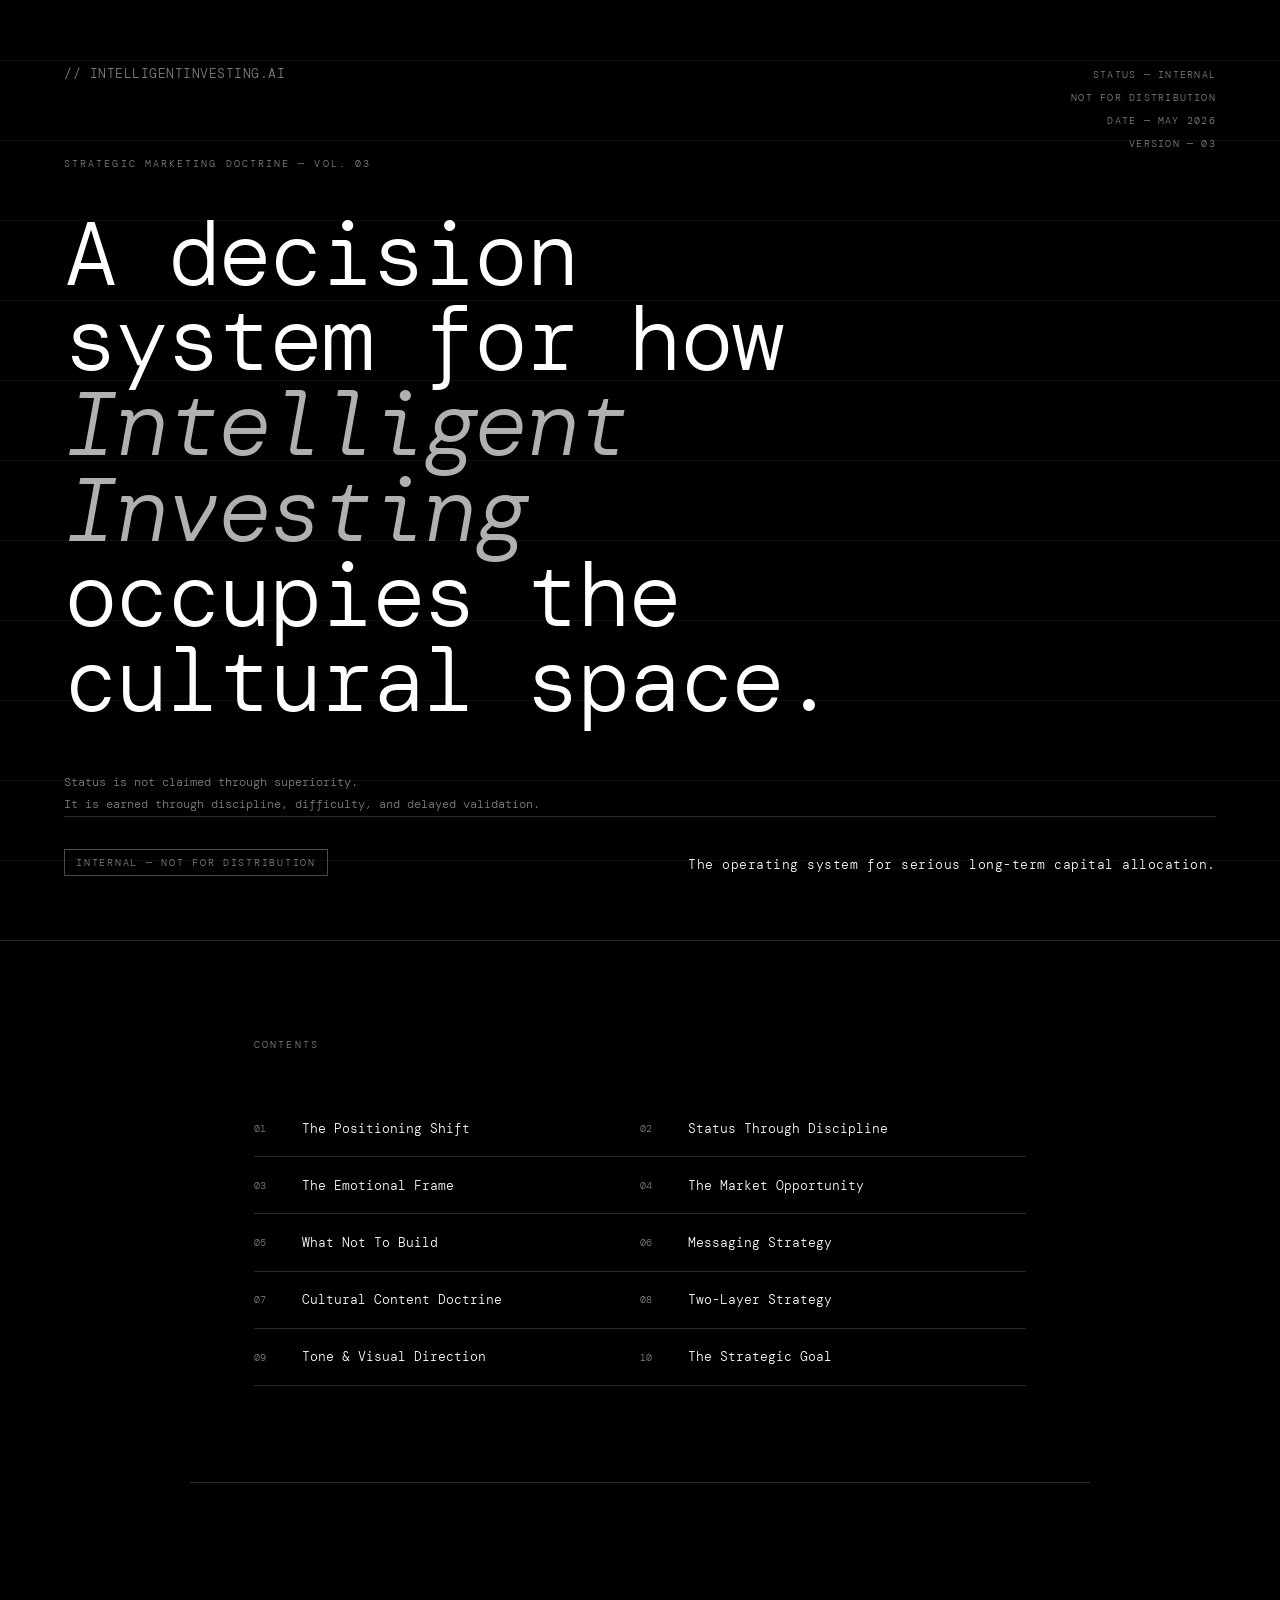
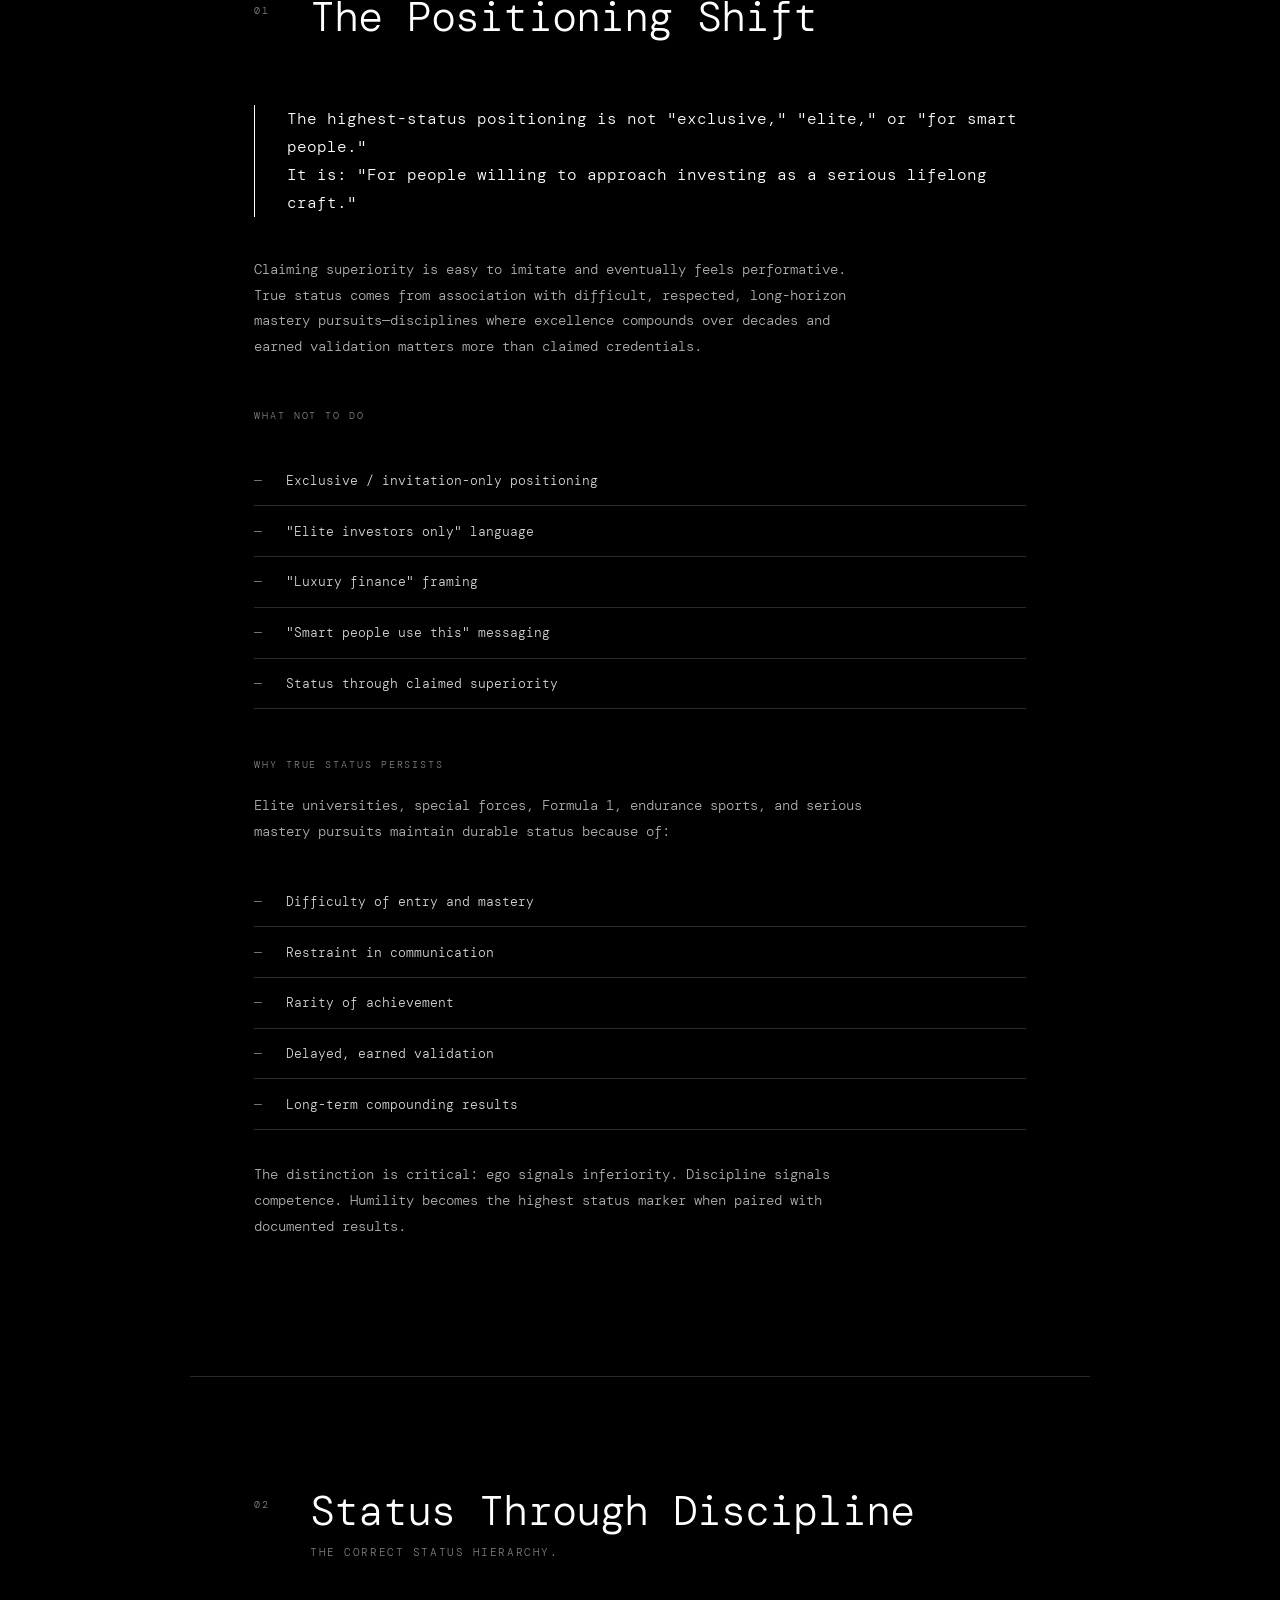
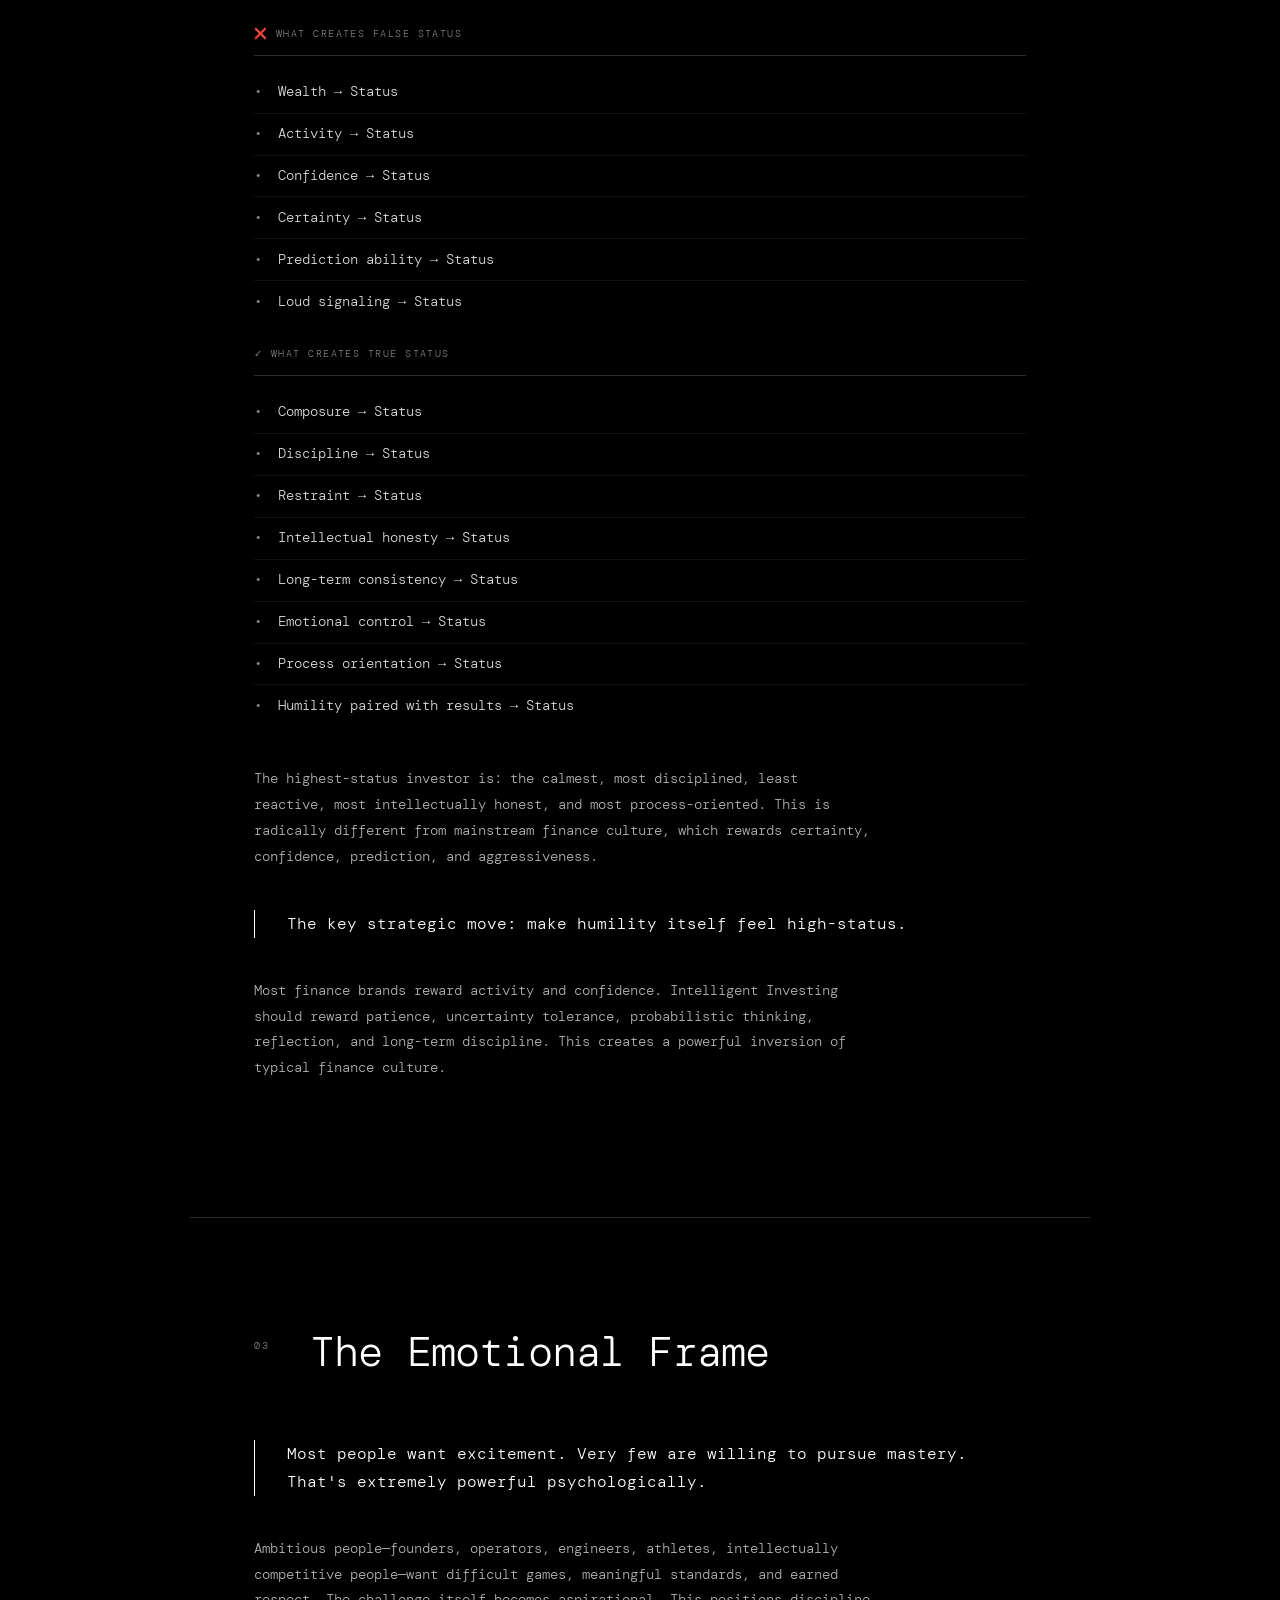
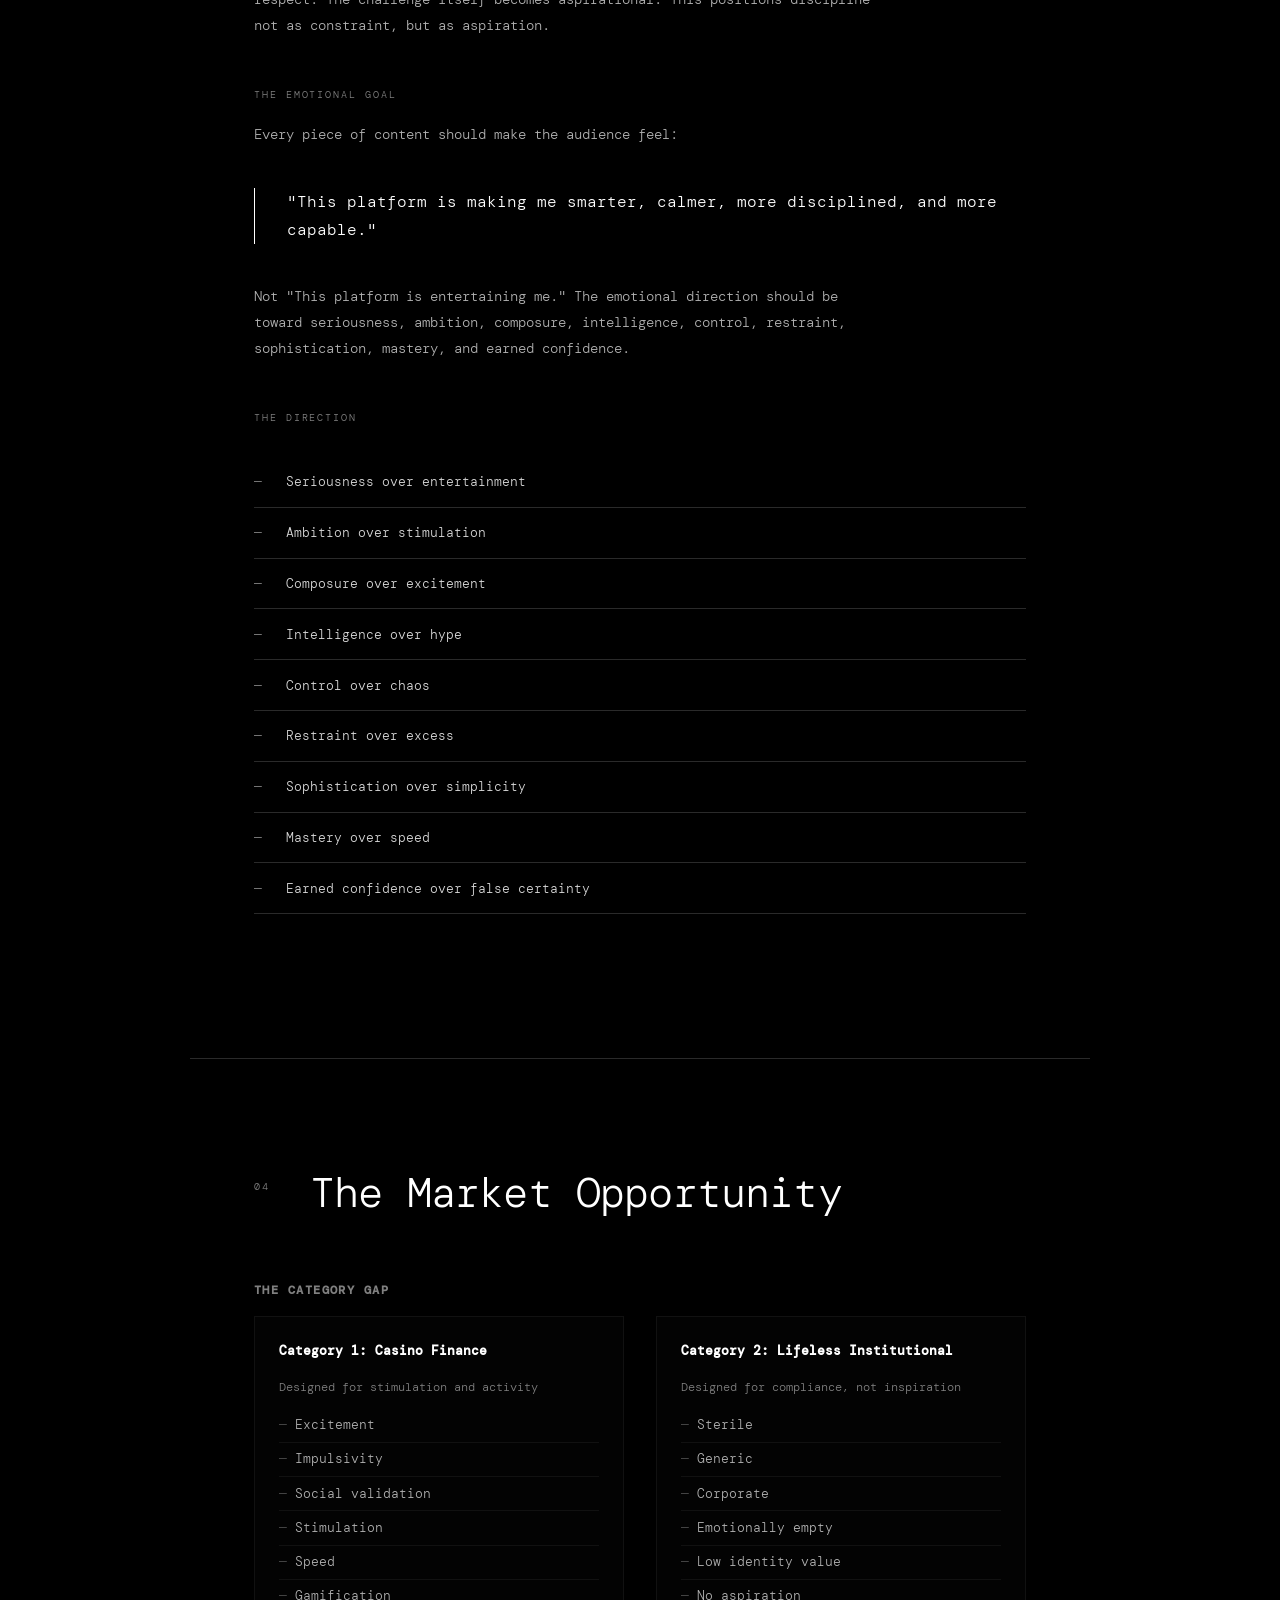
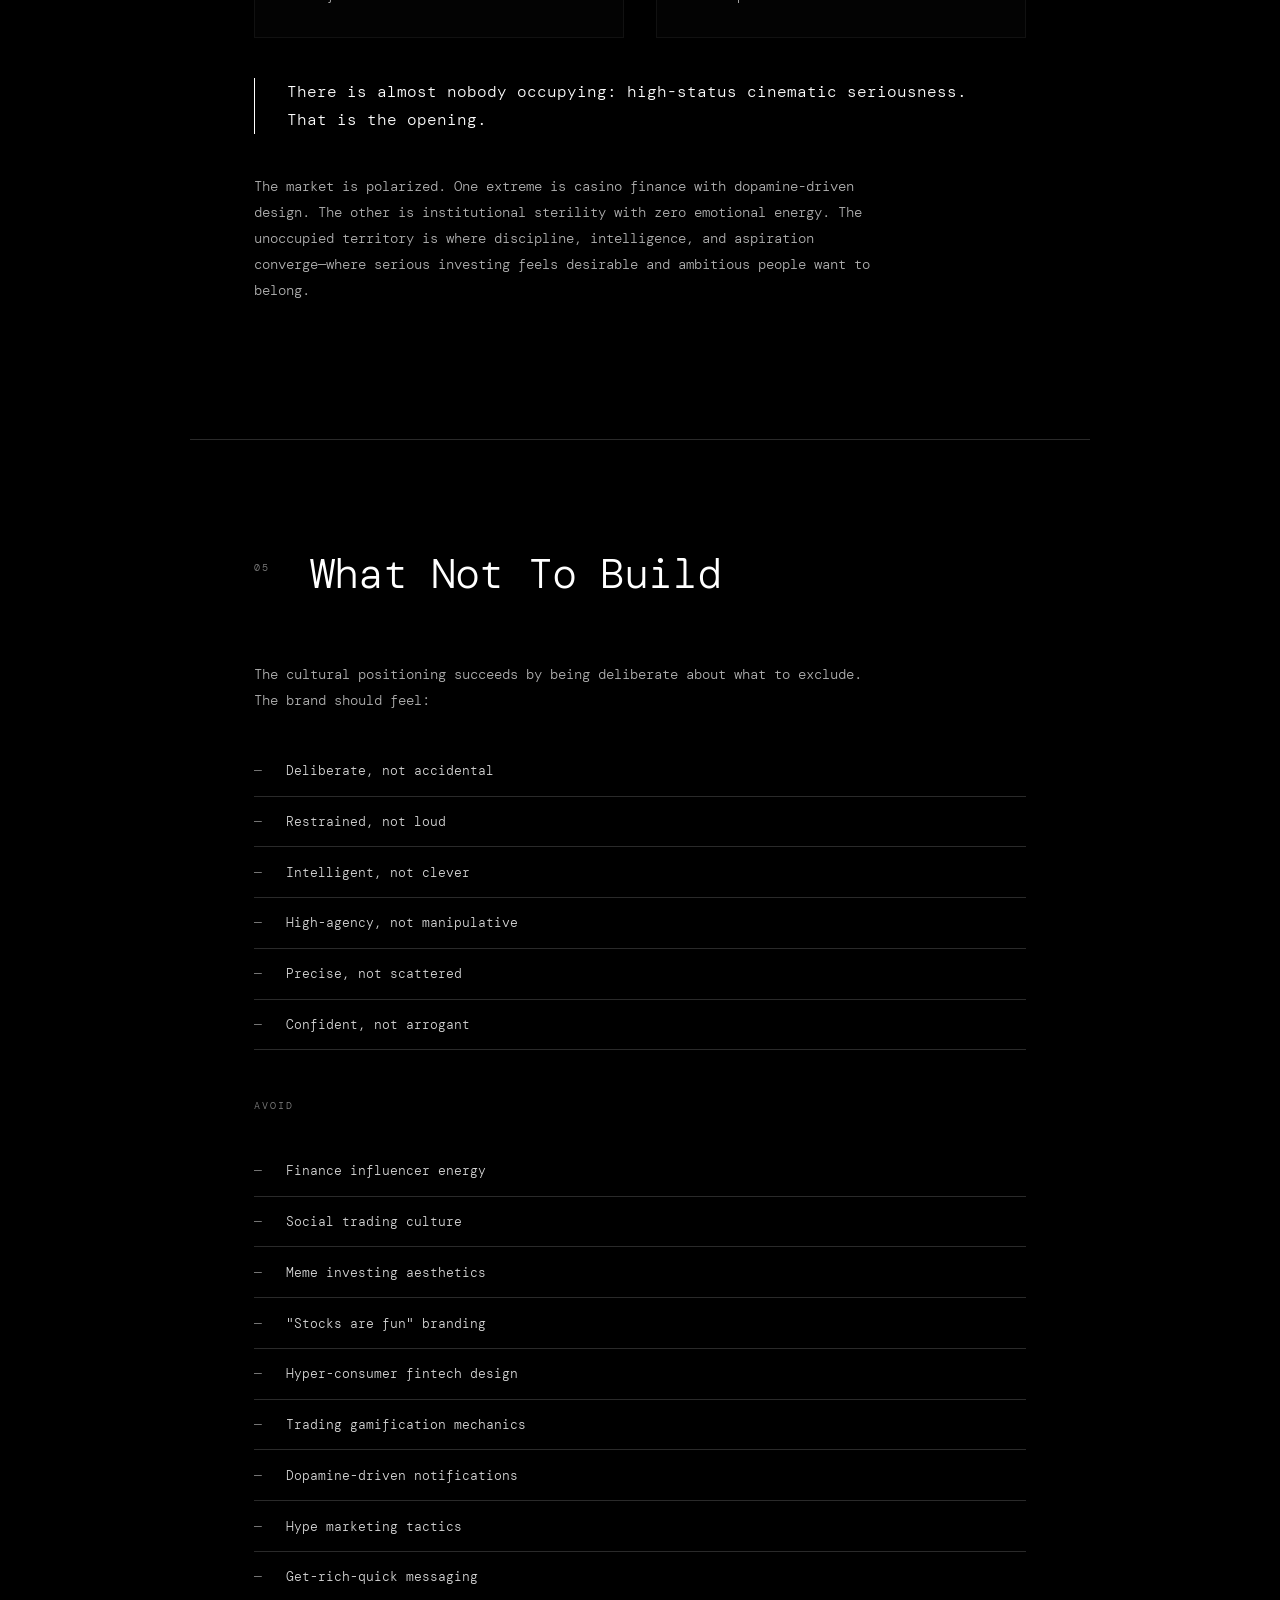
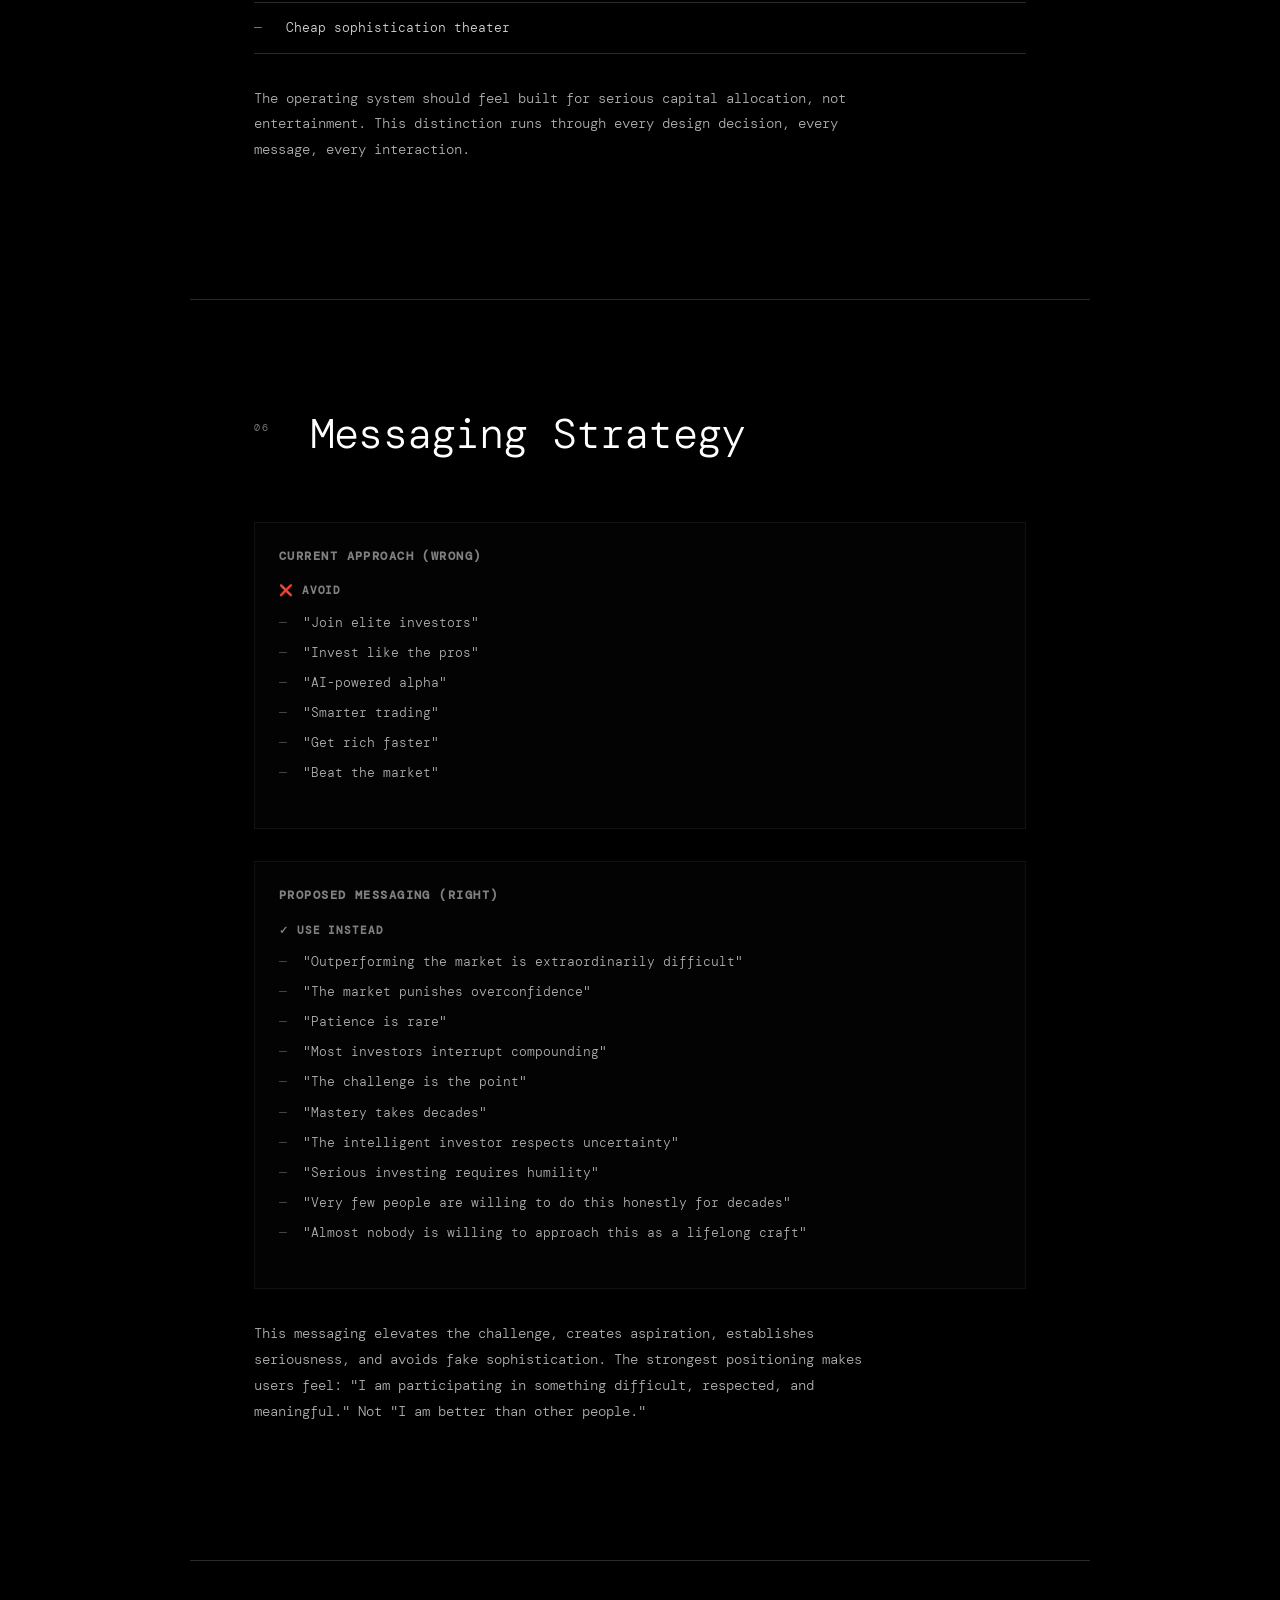
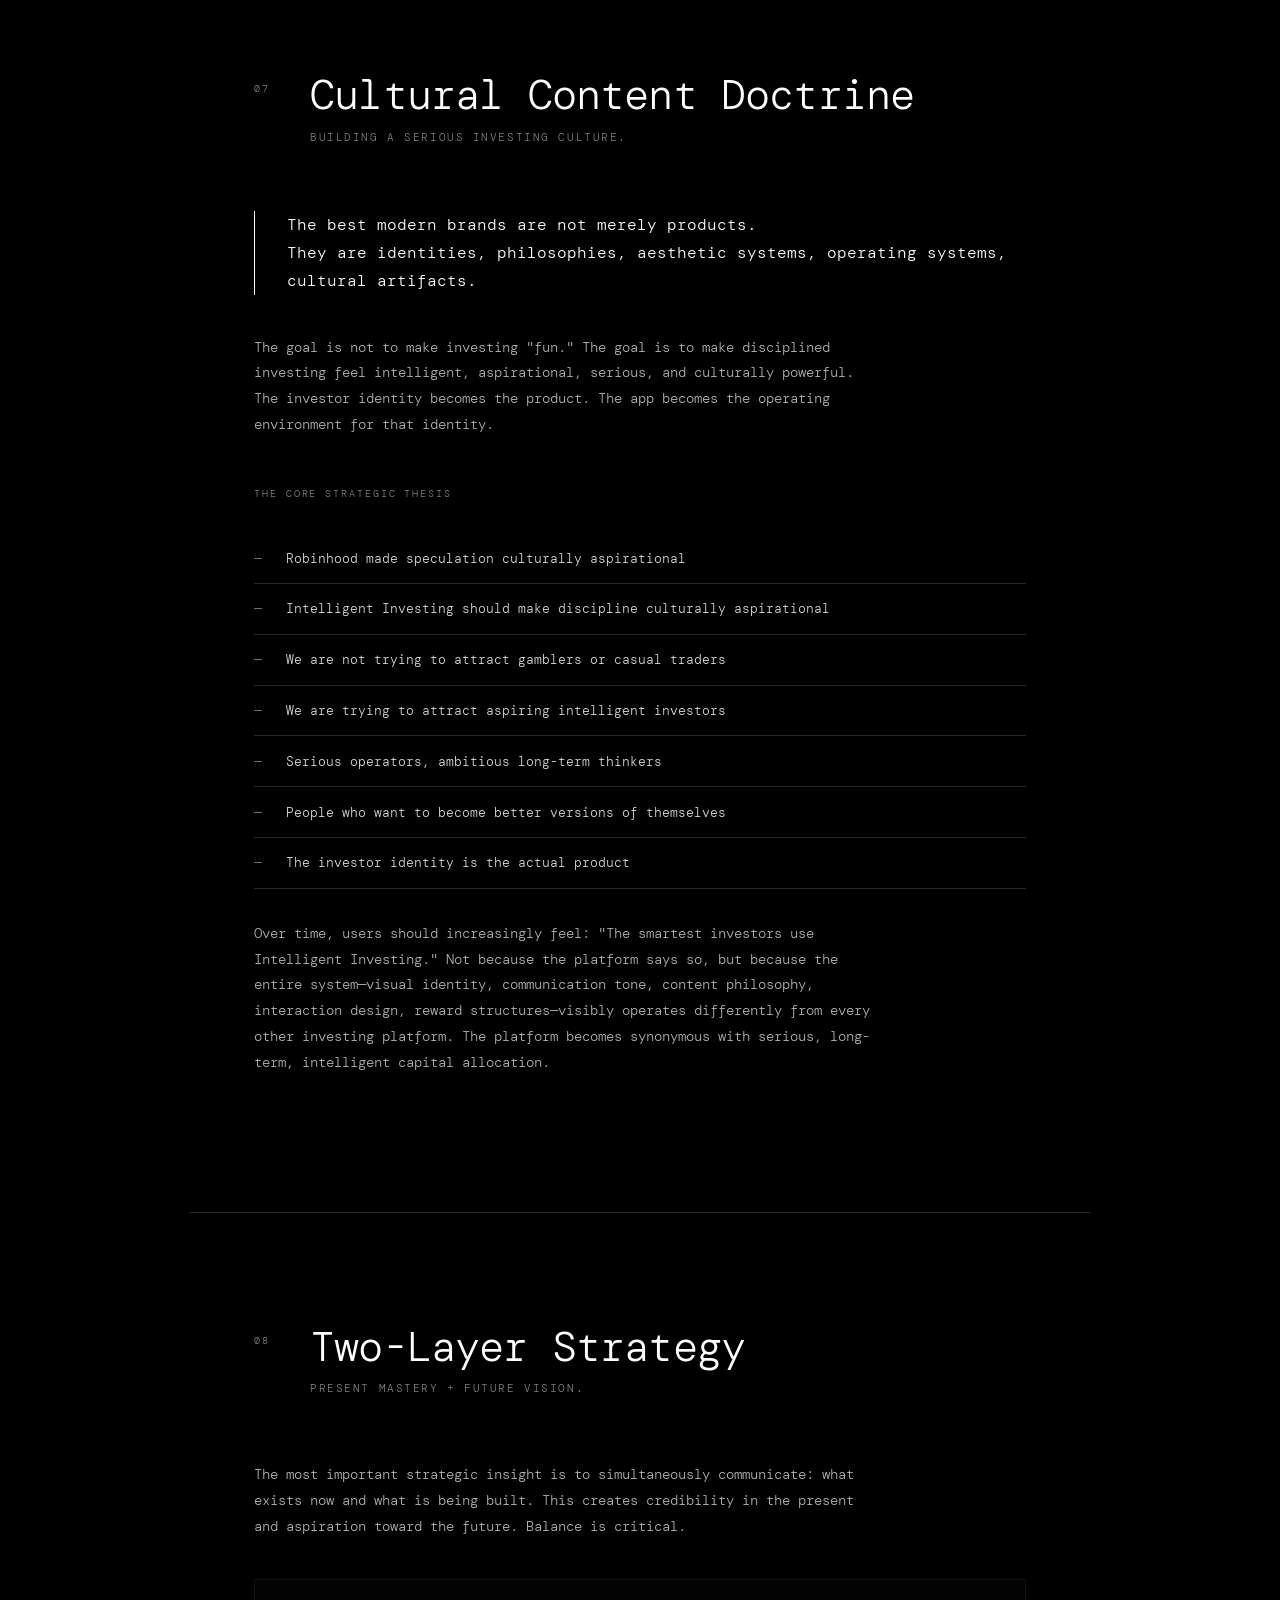
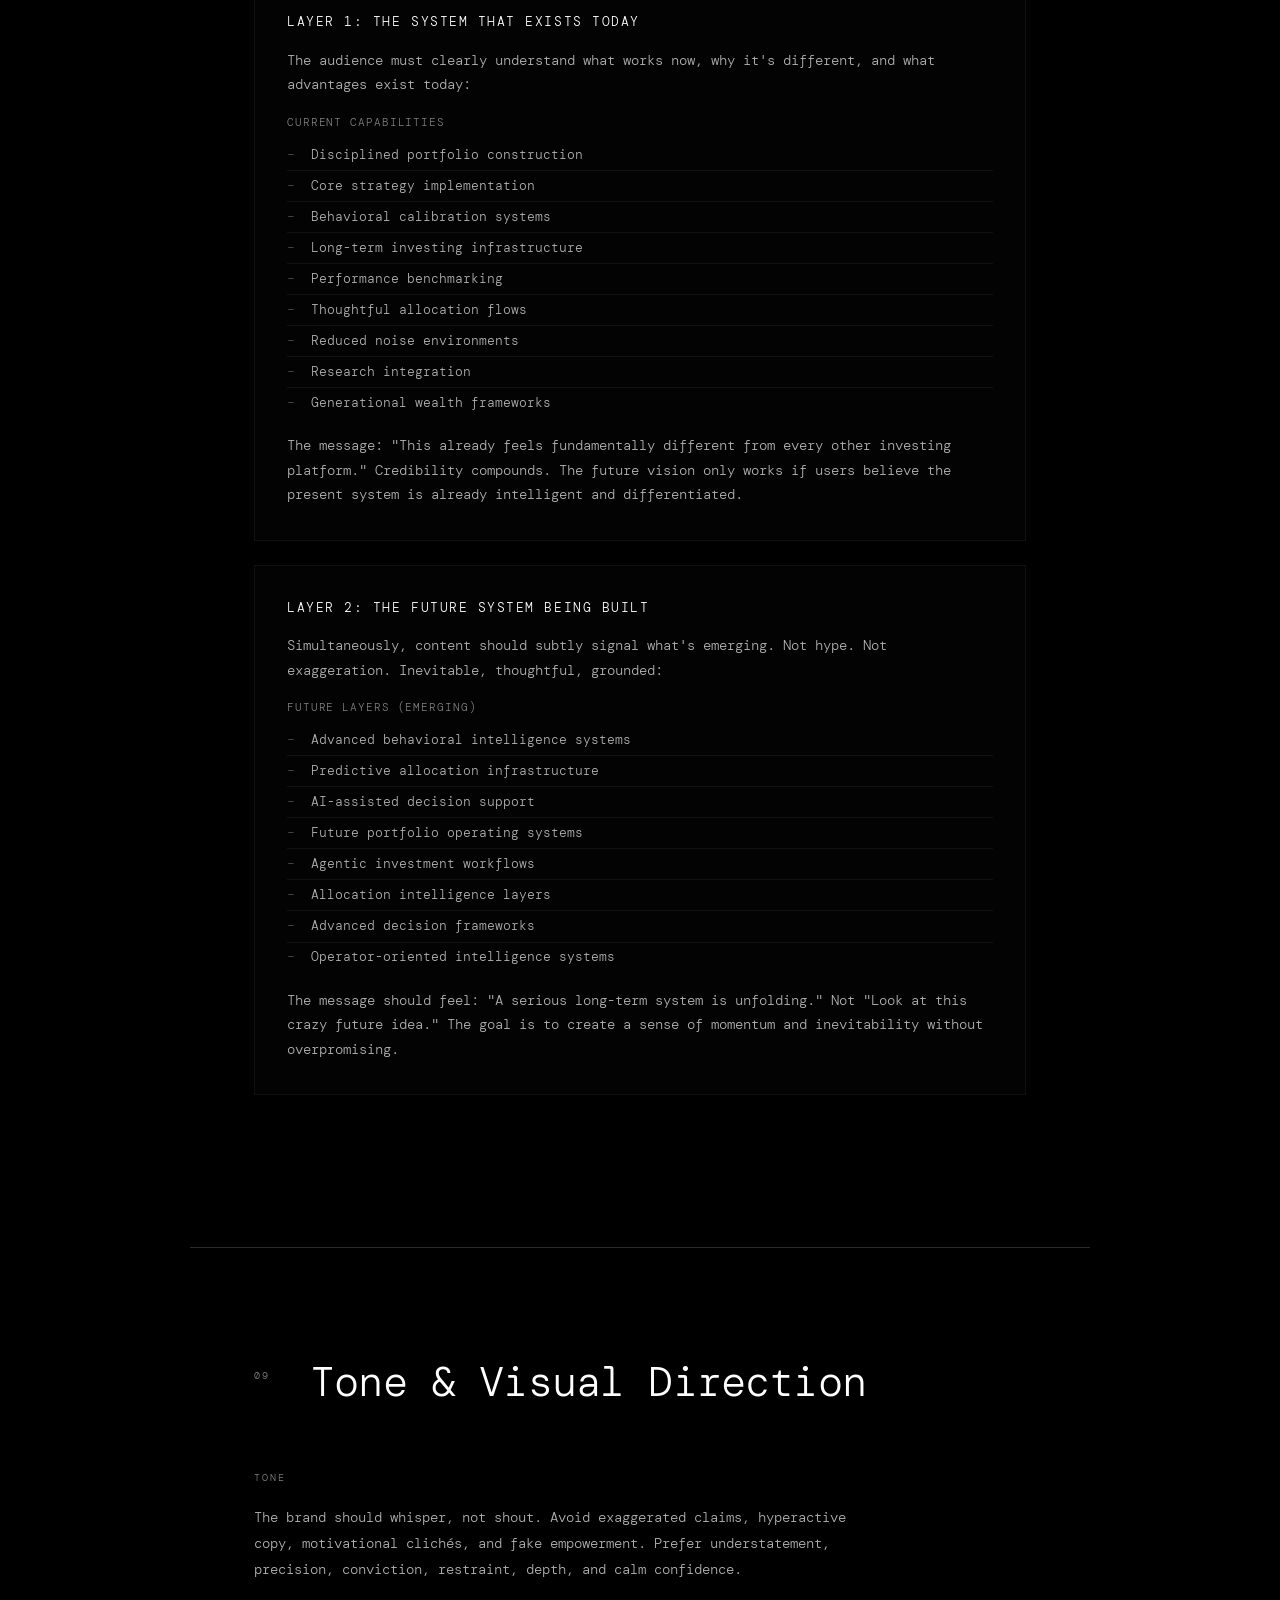
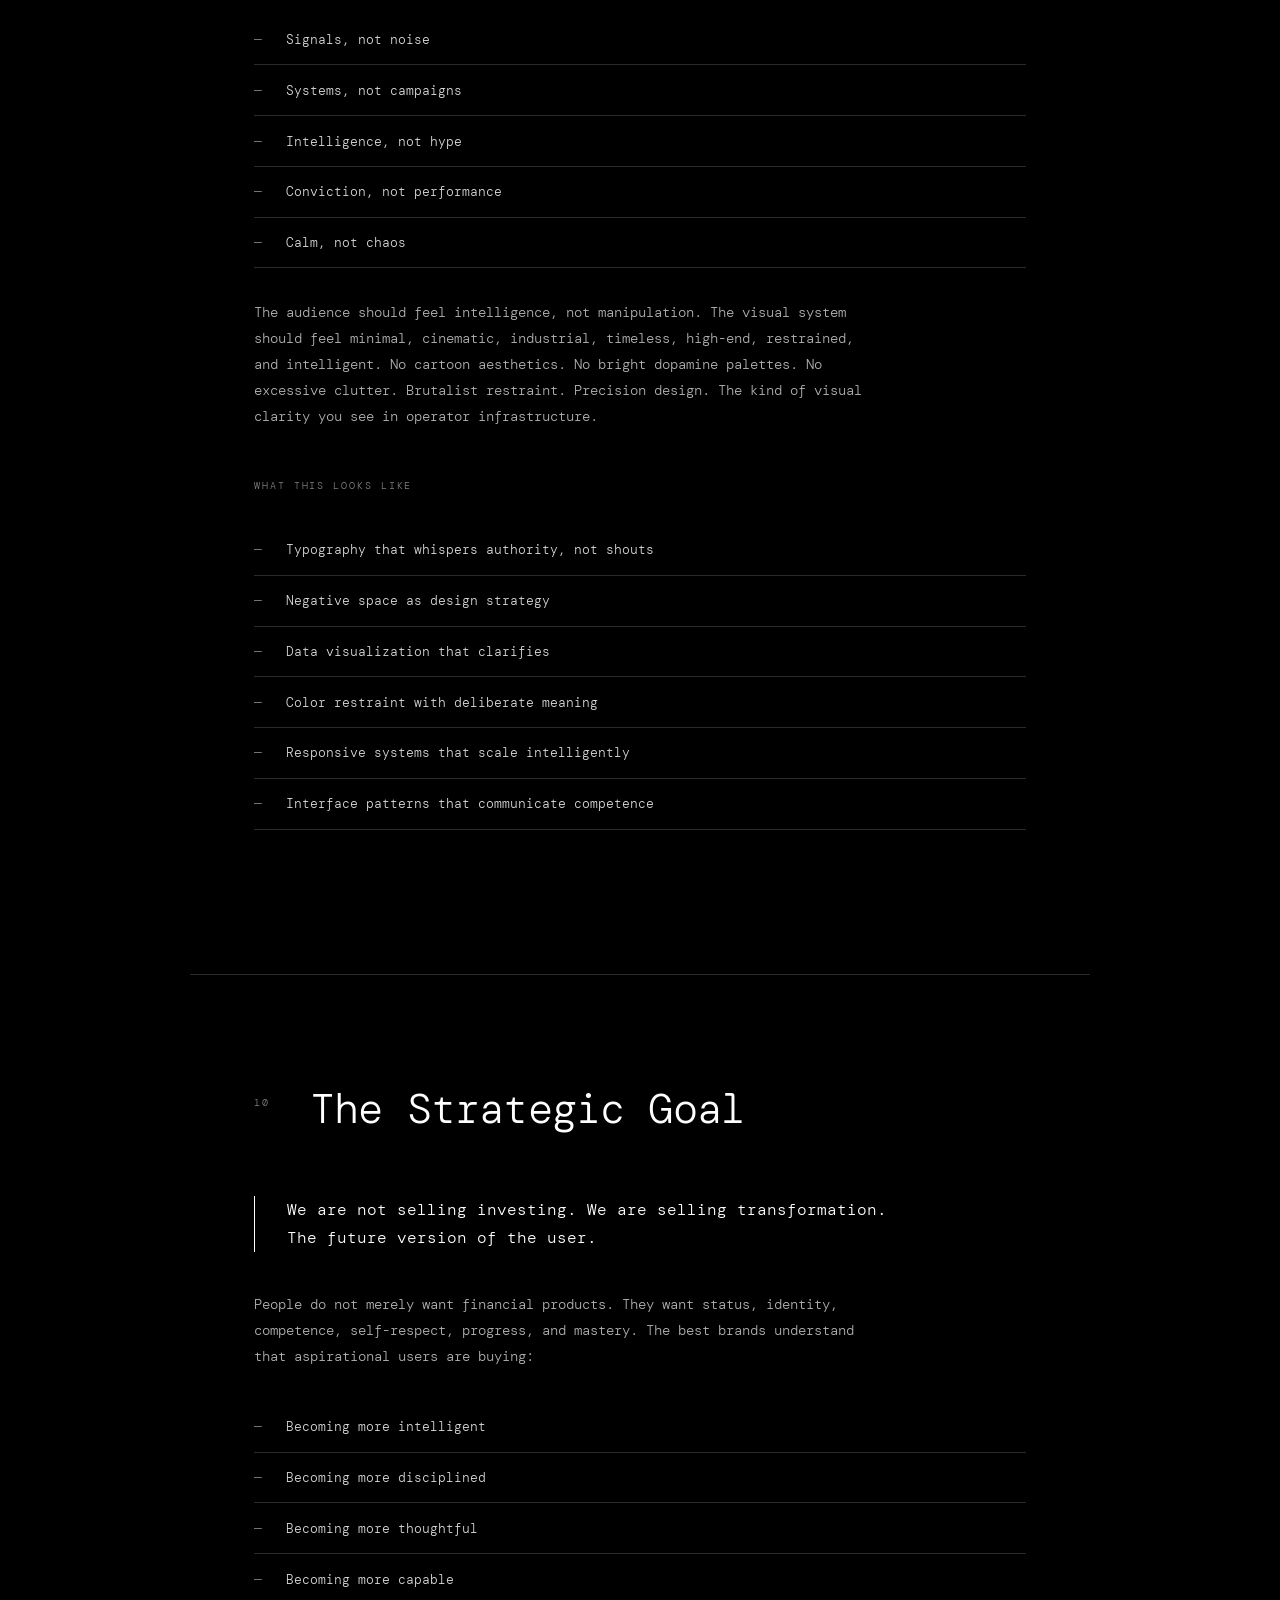
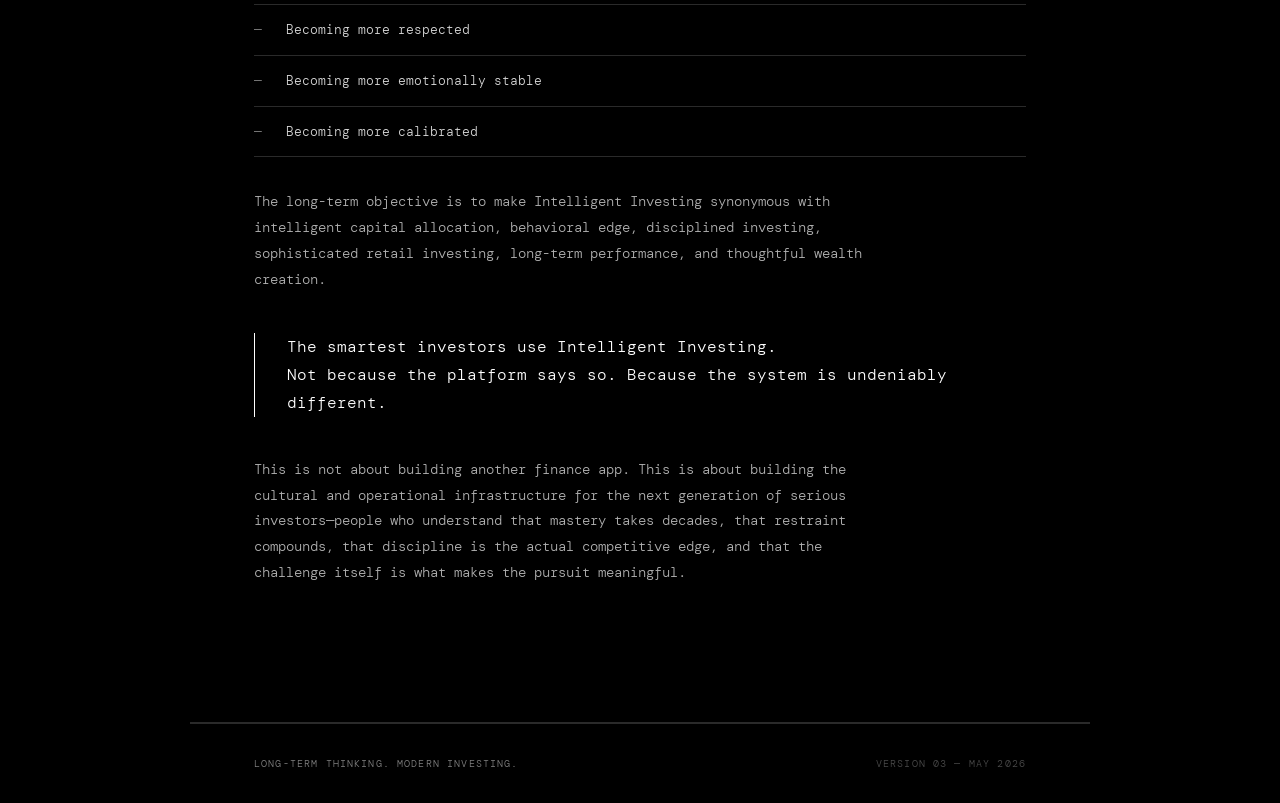
==== commit 7e332b1c: "Update marketing doctrine: integrate advanced positioning insights, remove brand comparisons and And" ====
--- a/index.html
+++ b/index.html
@@ -107,15 +107,6 @@
         .compare-col li::before { content: '— '; color: var(--grey-70); }
         .compare-col li:last-child { border-bottom: none; }
 
-        /* ARCHETYPE GRID */
-        .archetype-grid { display: grid; grid-template-columns: 1fr 1fr; gap: 2rem; margin: 2rem 0; }
-        .archetype-col { padding: 1.5rem; background-color: #030303; border: 1px solid #111; }
-        .archetype-col h4 { font-size: 0.75rem; letter-spacing: 0.12em; text-transform: uppercase; color: var(--grey-50); margin-bottom: 1rem; }
-        .archetype-col ul { list-style: none; }
-        .archetype-col li { font-size: 0.8rem; color: var(--grey-30); padding: 0.3rem 0; border-bottom: 1px solid #111; }
-        .archetype-col li::before { content: '– '; color: var(--grey-70); }
-        .archetype-col li:last-child { border-bottom: none; }
-
         /* MESSAGING BLOCKS */
         .messaging-block { margin: 2rem 0; padding: 1.5rem; background-color: #030303; border: 1px solid #111; }
         .messaging-block h4 { font-size: 0.75rem; letter-spacing: 0.12em; text-transform: uppercase; color: var(--grey-50); margin-bottom: 1rem; }
@@ -176,7 +167,7 @@
 
         @media (max-width: 680px) {
             .cover, .section, .toc, .oath, .final, footer { padding-left: 1.5rem; padding-right: 1.5rem; }
-            .archetype-grid, .compare-cols { grid-template-columns: 1fr; }
+            .compare-cols { grid-template-columns: 1fr; }
             .profile-row { grid-template-columns: 130px 1fr; }
             .voice-row { grid-template-columns: 1fr; }
             .voice-old { display: none; }
@@ -189,10 +180,10 @@
 <div class="cover">
     <div class="cover-top">
         <div class="brand-mark">// INTELLIGENTINVESTING.AI</div>
-        <div class="cover-meta">Status — Internal<br>Not for Distribution<br>Date — May 2026<br>Version — 02</div>
+        <div class="cover-meta">Status — Internal<br>Not for Distribution<br>Date — May 2026<br>Version — 03</div>
     </div>
     <div class="cover-body">
-        <div class="cover-eyebrow">Strategic Marketing Doctrine — Vol. 02</div>
+        <div class="cover-eyebrow">Strategic Marketing Doctrine — Vol. 03</div>
         <h1 class="cover-title">A decision<br>system for how<br><em>Intelligent<br>Investing</em><br>occupies the<br>cultural space.</h1>
         <div class="cover-tagline">Status is not claimed through superiority.<br>It is earned through discipline, difficulty, and delayed validation.</div>
     </div>
@@ -210,13 +201,12 @@
         <a href="#s02" class="toc-item"><span class="toc-num">02</span><span class="toc-name">Status Through Discipline</span></a>
         <a href="#s03" class="toc-item"><span class="toc-num">03</span><span class="toc-name">The Emotional Frame</span></a>
         <a href="#s04" class="toc-item"><span class="toc-num">04</span><span class="toc-name">The Market Opportunity</span></a>
-        <a href="#s05" class="toc-item"><span class="toc-num">05</span><span class="toc-name">Brand Archetypes</span></a>
+        <a href="#s05" class="toc-item"><span class="toc-num">05</span><span class="toc-name">What Not To Build</span></a>
         <a href="#s06" class="toc-item"><span class="toc-num">06</span><span class="toc-name">Messaging Strategy</span></a>
         <a href="#s07" class="toc-item"><span class="toc-num">07</span><span class="toc-name">Cultural Content Doctrine</span></a>
-        <a href="#s08" class="toc-item"><span class="toc-num">08</span><span class="toc-name">The Anduril Model</span></a>
-        <a href="#s09" class="toc-item"><span class="toc-num">09</span><span class="toc-name">Two-Layer Strategy</span></a>
-        <a href="#s10" class="toc-item"><span class="toc-num">10</span><span class="toc-name">Tone & Visual Direction</span></a>
-        <a href="#s11" class="toc-item"><span class="toc-num">11</span><span class="toc-name">The Strategic Goal</span></a>
+        <a href="#s08" class="toc-item"><span class="toc-num">08</span><span class="toc-name">Two-Layer Strategy</span></a>
+        <a href="#s09" class="toc-item"><span class="toc-num">09</span><span class="toc-name">Tone & Visual Direction</span></a>
+        <a href="#s10" class="toc-item"><span class="toc-num">10</span><span class="toc-name">The Strategic Goal</span></a>
     </div>
 </div>
 
@@ -229,7 +219,7 @@
     <div class="belief">
         <p>The highest-status positioning is not "exclusive," "elite," or "for smart people."<br>It is: "For people willing to approach investing as a serious lifelong craft."</p>
     </div>
-    <p class="body-text">Claiming superiority is easy to imitate and eventually feels performative. True status comes from association with difficult, respected, long-horizon mastery pursuits — not loud signaling.</p>
+    <p class="body-text">Claiming superiority is easy to imitate and eventually feels performative. True status comes from association with difficult, respected, long-horizon mastery pursuits—disciplines where excellence compounds over decades and earned validation matters more than claimed credentials.</p>
     
     <p class="sub-label">What Not To Do</p>
     <ul class="rule-list">
@@ -241,7 +231,7 @@
     </ul>
 
     <p class="sub-label">Why True Status Persists</p>
-    <p class="body-text">Elite universities, special forces, Formula 1, Berkshire Hathaway, and endurance sports maintain durable status because of:</p>
+    <p class="body-text">Elite universities, special forces, Formula 1, endurance sports, and serious mastery pursuits maintain durable status because of:</p>
     <ul class="rule-list">
         <li>Difficulty of entry and mastery</li>
         <li>Restraint in communication</li>
@@ -250,7 +240,7 @@
         <li>Long-term compounding results</li>
     </ul>
 
-    <p class="body-text">The distinction is critical: ego signals inferiority. Discipline signals competence.</p>
+    <p class="body-text">The distinction is critical: ego signals inferiority. Discipline signals competence. Humility becomes the highest status marker when paired with documented results.</p>
 </div>
 
 <!-- 02 -->
@@ -269,6 +259,7 @@
                 <li>Confidence → Status</li>
                 <li>Certainty → Status</li>
                 <li>Prediction ability → Status</li>
+                <li>Loud signaling → Status</li>
             </ul>
         </div>
 
@@ -282,17 +273,18 @@
                 <li>Long-term consistency → Status</li>
                 <li>Emotional control → Status</li>
                 <li>Process orientation → Status</li>
+                <li>Humility paired with results → Status</li>
             </ul>
         </div>
     </div>
 
-    <p class="body-text">The highest-status investor is: the calmest, most disciplined, least reactive, most intellectually honest, and most process-oriented. This is radically different from mainstream finance culture.</p>
+    <p class="body-text">The highest-status investor is: the calmest, most disciplined, least reactive, most intellectually honest, and most process-oriented. This is radically different from mainstream finance culture, which rewards certainty, confidence, prediction, and aggressiveness.</p>
 
     <div class="belief">
         <p>The key strategic move: make humility itself feel high-status.</p>
     </div>
 
-    <p class="body-text">Most finance brands reward certainty, confidence, prediction, aggressiveness. Intelligent Investing should reward patience, uncertainty tolerance, probabilistic thinking, reflection, and discipline. This is the actual cultural inversion.</p>
+    <p class="body-text">Most finance brands reward activity and confidence. Intelligent Investing should reward patience, uncertainty tolerance, probabilistic thinking, reflection, and long-term discipline. This creates a powerful inversion of typical finance culture.</p>
 </div>
 
 <!-- 03 -->
@@ -306,7 +298,7 @@
         <p>Most people want excitement. Very few are willing to pursue mastery.<br>That's extremely powerful psychologically.</p>
     </div>
 
-    <p class="body-text">Ambitious people — founders, operators, engineers, athletes, intellectually competitive people — want difficult games, meaningful standards, and earned respect. The challenge itself becomes aspirational.</p>
+    <p class="body-text">Ambitious people—founders, operators, engineers, athletes, intellectually competitive people—want difficult games, meaningful standards, and earned respect. The challenge itself becomes aspirational. This positions discipline not as constraint, but as aspiration.</p>
 
     <p class="sub-label">The Emotional Goal</p>
     <p class="body-text">Every piece of content should make the audience feel:</p>
@@ -315,7 +307,7 @@
         <p>"This platform is making me smarter, calmer, more disciplined, and more capable."</p>
     </div>
 
-    <p class="body-text">Not "This platform is entertaining me."</p>
+    <p class="body-text">Not "This platform is entertaining me." The emotional direction should be toward seriousness, ambition, composure, intelligence, control, restraint, sophistication, mastery, and earned confidence.</p>
 
     <p class="sub-label">The Direction</p>
     <ul class="rule-list">
@@ -343,24 +335,26 @@
         <div class="compare-cols">
             <div class="compare-col">
                 <h5>Category 1: Casino Finance</h5>
-                <p style="font-size: 0.75rem; color: var(--grey-50); margin-bottom: 0.75rem;">Examples: Robinhood, meme trading, gambling disguised as investing</p>
+                <p style="font-size: 0.75rem; color: var(--grey-50); margin-bottom: 0.75rem;">Designed for stimulation and activity</p>
                 <ul>
                     <li>Excitement</li>
                     <li>Impulsivity</li>
                     <li>Social validation</li>
                     <li>Stimulation</li>
                     <li>Speed</li>
+                    <li>Gamification</li>
                 </ul>
             </div>
             <div class="compare-col">
                 <h5>Category 2: Lifeless Institutional</h5>
-                <p style="font-size: 0.75rem; color: var(--grey-50); margin-bottom: 0.75rem;">Examples: Legacy banks, wealth management, traditional brokerages</p>
+                <p style="font-size: 0.75rem; color: var(--grey-50); margin-bottom: 0.75rem;">Designed for compliance, not inspiration</p>
                 <ul>
                     <li>Sterile</li>
                     <li>Generic</li>
                     <li>Corporate</li>
                     <li>Emotionally empty</li>
                     <li>Low identity value</li>
+                    <li>No aspiration</li>
                 </ul>
             </div>
         </div>
@@ -370,50 +364,42 @@
         <p>There is almost nobody occupying: high-status cinematic seriousness.<br>That is the opening.</p>
     </div>
 
-    <p class="body-text">The market is polarized. One extreme is casino finance. The other is institutional sterility. The unoccupied territory is where discipline, intelligence, and aspiration converge.</p>
+    <p class="body-text">The market is polarized. One extreme is casino finance with dopamine-driven design. The other is institutional sterility with zero emotional energy. The unoccupied territory is where discipline, intelligence, and aspiration converge—where serious investing feels desirable and ambitious people want to belong.</p>
 </div>
 
 <!-- 05 -->
 <div class="section" id="s05">
     <div class="section-header">
         <div class="section-number">05</div>
-        <div><h2 class="section-title">Brand Archetypes</h2></div>
-    </div>
-
-    <div class="archetype-grid">
-        <div class="archetype-col">
-            <h4>Be More Like</h4>
-            <ul>
-                <li>Anduril</li>
-                <li>Palantir</li>
-                <li>Porsche</li>
-                <li>Formula 1 telemetry</li>
-                <li>Bloomberg terminals</li>
-                <li>Hermès</li>
-                <li>The Row</li>
-                <li>Elite military systems</li>
-                <li>Operator infrastructure</li>
-                <li>High-end industrial design</li>
-            </ul>
-        </div>
-        <div class="archetype-col">
-            <h4>Be Nothing Like</h4>
-            <ul>
-                <li>Finance influencers</li>
-                <li>Social trading apps</li>
-                <li>Meme investing culture</li>
-                <li>"Stocks are fun" branding</li>
-                <li>Hyper-consumer fintech</li>
-                <li>Trading gamification</li>
-                <li>Dopamine-driven design</li>
-                <li>Hype marketing</li>
-                <li>Get-rich-quick energy</li>
-                <li>Cheap sophistication</li>
-            </ul>
-        </div>
-    </div>
-
-    <p class="body-text">Not cold. Not clinical. Deliberate, restrained, intelligent, high-agency, precise, confident. The visual and cultural system should feel like an operating system for serious investors — not an app for retail traders.</p>
+        <div><h2 class="section-title">What Not To Build</h2></div>
+    </div>
+
+    <p class="body-text">The cultural positioning succeeds by being deliberate about what to exclude. The brand should feel:</p>
+
+    <ul class="rule-list">
+        <li>Deliberate, not accidental</li>
+        <li>Restrained, not loud</li>
+        <li>Intelligent, not clever</li>
+        <li>High-agency, not manipulative</li>
+        <li>Precise, not scattered</li>
+        <li>Confident, not arrogant</li>
+    </ul>
+
+    <p class="sub-label">Avoid</p>
+    <ul class="rule-list">
+        <li>Finance influencer energy</li>
+        <li>Social trading culture</li>
+        <li>Meme investing aesthetics</li>
+        <li>"Stocks are fun" branding</li>
+        <li>Hyper-consumer fintech design</li>
+        <li>Trading gamification mechanics</li>
+        <li>Dopamine-driven notifications</li>
+        <li>Hype marketing tactics</li>
+        <li>Get-rich-quick messaging</li>
+        <li>Cheap sophistication theater</li>
+    </ul>
+
+    <p class="body-text">The operating system should feel built for serious capital allocation, not entertainment. This distinction runs through every design decision, every message, every interaction.</p>
 </div>
 
 <!-- 06 -->
@@ -457,228 +443,149 @@
         </div>
     </div>
 
-    <p class="body-text">This messaging elevates the challenge, creates aspiration, creates seriousness, and avoids fake sophistication. The strongest positioning makes users feel they are participating in something difficult, respected, and meaningful — not that they are better than other people.</p>
+    <p class="body-text">This messaging elevates the challenge, creates aspiration, establishes seriousness, and avoids fake sophistication. The strongest positioning makes users feel: "I am participating in something difficult, respected, and meaningful." Not "I am better than other people."</p>
 </div>
 
 <!-- 07 -->
 <div class="section" id="s07">
     <div class="section-header">
         <div class="section-number">07</div>
-        <div><h2 class="section-title">Cultural Content Doctrine</h2><div class="section-subtitle">Building the Anduril of consumer investing.</div></div>
-    </div>
-
-    <div class="belief">
-        <p>The best modern companies are not merely products.<br>They are identities, philosophies, aesthetic systems, operating systems, cultural artifacts, visions of the future.</p>
-    </div>
-
-    <p class="body-text">The goal is not to make investing "fun." The goal is to make disciplined investing feel intelligent, aspirational, serious, and culturally powerful. The product is not merely the portfolio. The product is the evolution of the investor.</p>
+        <div><h2 class="section-title">Cultural Content Doctrine</h2><div class="section-subtitle">Building a serious investing culture.</div></div>
+    </div>
+
+    <div class="belief">
+        <p>The best modern brands are not merely products.<br>They are identities, philosophies, aesthetic systems, operating systems, cultural artifacts.</p>
+    </div>
+
+    <p class="body-text">The goal is not to make investing "fun." The goal is to make disciplined investing feel intelligent, aspirational, serious, and culturally powerful. The investor identity becomes the product. The app becomes the operating environment for that identity.</p>
 
     <p class="sub-label">The Core Strategic Thesis</p>
     <ul class="rule-list">
         <li>Robinhood made speculation culturally aspirational</li>
         <li>Intelligent Investing should make discipline culturally aspirational</li>
-        <li>We are not trying to attract gamblers</li>
+        <li>We are not trying to attract gamblers or casual traders</li>
         <li>We are trying to attract aspiring intelligent investors</li>
         <li>Serious operators, ambitious long-term thinkers</li>
         <li>People who want to become better versions of themselves</li>
-    </ul>
-
-    <div class="belief">
-        <p>The investor identity is the product. The app is the operating environment for that identity.</p>
-    </div>
-
-    <p class="body-text">Over time, users should increasingly feel: "The smartest investors use Intelligent Investing." Not because the platform says so. Because the entire system looks different, sounds different, behaves differently, rewards different behaviors, attracts different people, and creates different outcomes.</p>
+        <li>The investor identity is the actual product</li>
+    </ul>
+
+    <p class="body-text">Over time, users should increasingly feel: "The smartest investors use Intelligent Investing." Not because the platform says so, but because the entire system—visual identity, communication tone, content philosophy, interaction design, reward structures—visibly operates differently from every other investing platform. The platform becomes synonymous with serious, long-term, intelligent capital allocation.</p>
 </div>
 
 <!-- 08 -->
 <div class="section" id="s08">
     <div class="section-header">
         <div class="section-number">08</div>
-        <div><h2 class="section-title">The Anduril Model</h2></div>
-    </div>
-
-    <p class="body-text">Anduril does not market itself like a defense contractor. It markets itself like a civilization-scale technology company, a mission-oriented operating system, the future arriving early. Its launch videos feel cinematic. Its product reveals feel inevitable. Its culture feels elite. Its positioning makes people feel like they are participating in something important.</p>
-
-    <p class="sub-label">The Pattern to Adopt</p>
-    <ul class="rule-list">
-        <li>Cinematic product presentation</li>
-        <li>Inevitable-feeling reveals</li>
-        <li>Elite cultural positioning</li>
-        <li>Mission-oriented framing</li>
-        <li>Future-oriented narrative</li>
-        <li>Quiet confidence in execution</li>
-        <li>System-level thinking</li>
-        <li>Long-term vision</li>
-        <li>Operator-focused language</li>
-    </ul>
-
-    <p class="body-text">Intelligent Investing should adopt the same strategy: constantly tease future systems, hint at upcoming intelligence layers, reference advanced portfolio infrastructure — not over-explained, not marketed aggressively, just enough to create the feeling that something much bigger is being built.</p>
-</div>
-
-<!-- 09 -->
-<div class="section" id="s09">
-    <div class="section-header">
-        <div class="section-number">09</div>
-        <div><h2 class="section-title">Two-Layer Strategy</h2><div class="section-subtitle">Balance credibility with aspiration.</div></div>
-    </div>
+        <div><h2 class="section-title">Two-Layer Strategy</h2><div class="section-subtitle">Present mastery + future vision.</div></div>
+    </div>
+
+    <p class="body-text">The most important strategic insight is to simultaneously communicate: what exists now and what is being built. This creates credibility in the present and aspiration toward the future. Balance is critical.</p>
 
     <div class="layer-structure">
         <div class="layer">
             <div class="layer-title">Layer 1: The System That Exists Today</div>
-            <p style="font-size: 0.85rem; color: var(--grey-30); margin-bottom: 1rem;">This content must clearly communicate the current product and capabilities.</p>
-            
-            <div class="layer-subtitle">Communicate</div>
-            <ul>
-                <li>The current product</li>
-                <li>The current capabilities</li>
-                <li>The current philosophy</li>
-                <li>The current behavioral systems</li>
-                <li>The current investing infrastructure</li>
-            </ul>
-
-            <div class="layer-subtitle">Show</div>
+            <p style="font-size: 0.85rem; line-height: 1.8; color: var(--grey-30); margin-bottom: 1rem;">The audience must clearly understand what works now, why it's different, and what advantages exist today:</p>
+            <div class="layer-subtitle">Current capabilities</div>
             <ul>
                 <li>Disciplined portfolio construction</li>
-                <li>S&P core strategy</li>
+                <li>Core strategy implementation</li>
                 <li>Behavioral calibration systems</li>
-                <li>Long-term investing philosophy</li>
+                <li>Long-term investing infrastructure</li>
                 <li>Performance benchmarking</li>
-                <li>Thoughtful buy flows</li>
+                <li>Thoughtful allocation flows</li>
                 <li>Reduced noise environments</li>
-                <li>Research infrastructure</li>
+                <li>Research integration</li>
                 <li>Generational wealth frameworks</li>
             </ul>
-
-            <div class="layer-subtitle">Goal</div>
-            <p style="font-size: 0.8rem; color: var(--grey-30);">The audience should feel: "This already feels fundamentally different from every other investing platform."</p>
-            <p style="font-size: 0.75rem; color: var(--grey-50); margin-top: 0.5rem; font-style: italic;">Credibility compounds. The future vision only works if users believe the present system is already intelligent and differentiated.</p>
+            <p style="font-size: 0.85rem; line-height: 1.8; color: var(--grey-30); margin-top: 1rem;">The message: "This already feels fundamentally different from every other investing platform." Credibility compounds. The future vision only works if users believe the present system is already intelligent and differentiated.</p>
         </div>
 
         <div class="layer">
-            <div class="layer-title">Layer 2: The Future System</div>
-            <p style="font-size: 0.85rem; color: var(--grey-30); margin-bottom: 1rem;">At the same time, content should subtly signal future capabilities.</p>
-            
-            <div class="layer-subtitle">Signal (Not Overpromise)</div>
+            <div class="layer-title">Layer 2: The Future System Being Built</div>
+            <p style="font-size: 0.85rem; line-height: 1.8; color: var(--grey-30); margin-bottom: 1rem;">Simultaneously, content should subtly signal what's emerging. Not hype. Not exaggeration. Inevitable, thoughtful, grounded:</p>
+            <div class="layer-subtitle">Future layers (emerging)</div>
             <ul>
-                <li>Future intelligence systems</li>
-                <li>Future AI infrastructure</li>
-                <li>Future behavioral tooling</li>
+                <li>Advanced behavioral intelligence systems</li>
+                <li>Predictive allocation infrastructure</li>
+                <li>AI-assisted decision support</li>
                 <li>Future portfolio operating systems</li>
-                <li>Future agentic workflows</li>
-                <li>Future allocation intelligence</li>
-                <li>Future ontology layers</li>
-                <li>Future decision-support systems</li>
+                <li>Agentic investment workflows</li>
+                <li>Allocation intelligence layers</li>
+                <li>Advanced decision frameworks</li>
+                <li>Operator-oriented intelligence systems</li>
             </ul>
-
-            <div class="layer-subtitle">Tone</div>
-            <p style="font-size: 0.8rem; color: var(--grey-30);">Should feel inevitable, thoughtful, grounded, operator-oriented, quietly ambitious. Not hype. Not science fiction.</p>
-
-            <div class="layer-subtitle">Goal</div>
-            <p style="font-size: 0.8rem; color: var(--grey-30);">"A serious long-term system is unfolding."</p>
-            <p style="font-size: 0.75rem; color: var(--grey-50); margin-top: 0.5rem; font-style: italic;">Not "Look at this crazy future idea." But "There is something much bigger being built here."</p>
-        </div>
-    </div>
+            <p style="font-size: 0.85rem; line-height: 1.8; color: var(--grey-30); margin-top: 1rem;">The message should feel: "A serious long-term system is unfolding." Not "Look at this crazy future idea." The goal is to create a sense of momentum and inevitability without overpromising.</p>
+        </div>
+    </div>
+</div>
+
+<!-- 09 -->
+<div class="section" id="s09">
+    <div class="section-header">
+        <div class="section-number">09</div>
+        <div><h2 class="section-title">Tone & Visual Direction</h2></div>
+    </div>
+
+    <p class="sub-label">Tone</p>
+    <p class="body-text">The brand should whisper, not shout. Avoid exaggerated claims, hyperactive copy, motivational clichés, and fake empowerment. Prefer understatement, precision, conviction, restraint, depth, and calm confidence.</p>
+
+    <ul class="rule-list">
+        <li>Signals, not noise</li>
+        <li>Systems, not campaigns</li>
+        <li>Intelligence, not hype</li>
+        <li>Conviction, not performance</li>
+        <li>Calm, not chaos</li>
+    </ul>
+
+    <p class="body-text">The audience should feel intelligence, not manipulation. The visual system should feel minimal, cinematic, industrial, timeless, high-end, restrained, and intelligent. No cartoon aesthetics. No bright dopamine palettes. No excessive clutter. Brutalist restraint. Precision design. The kind of visual clarity you see in operator infrastructure.</p>
+
+    <p class="sub-label">What This Looks Like</p>
+    <ul class="rule-list">
+        <li>Typography that whispers authority, not shouts</li>
+        <li>Negative space as design strategy</li>
+        <li>Data visualization that clarifies</li>
+        <li>Color restraint with deliberate meaning</li>
+        <li>Responsive systems that scale intelligently</li>
+        <li>Interface patterns that communicate competence</li>
+    </ul>
 </div>
 
 <!-- 10 -->
 <div class="section" id="s10">
     <div class="section-header">
         <div class="section-number">10</div>
-        <div><h2 class="section-title">Tone & Visual Direction</h2></div>
-    </div>
-
-    <p class="sub-label">The Tone</p>
-    <p class="body-text">The brand should whisper, not shout. Avoid exaggerated claims, hyperactive copy, motivational clichés, "get rich quick" energy, fake empowerment, shallow language. Prefer understatement, precision, conviction, restraint, depth, calm confidence.</p>
-    <p class="body-text">The audience should feel intelligence, not manipulation.</p>
-
-    <p class="sub-label">Visual Direction</p>
-    <p class="body-text">The visual system should feel: minimal, cinematic, industrial, timeless, high-end, restrained, intelligent.</p>
-
-    <div class="compare-table">
-        <h4>Visual Inspirations</h4>
-        <div class="compare-cols">
-            <div class="compare-col">
-                <h5>Reference</h5>
-                <ul>
-                    <li>Anduril product films</li>
-                    <li>Palantir demos</li>
-                    <li>Porsche launch visuals</li>
-                    <li>Formula 1 telemetry</li>
-                    <li>Luxury editorial</li>
-                    <li>Military interfaces</li>
-                    <li>Modern architecture</li>
-                    <li>Brutalist restraint</li>
-                </ul>
-            </div>
-            <div class="compare-col">
-                <h5>Avoid</h5>
-                <ul>
-                    <li>Cartoon finance aesthetics</li>
-                    <li>Bright dopamine palettes</li>
-                    <li>Excessive emojis</li>
-                    <li>Clutter</li>
-                    <li>Gamification visuals</li>
-                    <li>Meme energy</li>
-                    <li>Consumer fintech cuteness</li>
-                    <li>Trading app clichés</li>
-                </ul>
-            </div>
-        </div>
-    </div>
-</div>
-
-<!-- 11 -->
-<div class="section" id="s11">
-    <div class="section-header">
-        <div class="section-number">11</div>
         <div><h2 class="section-title">The Strategic Goal</h2></div>
     </div>
 
     <div class="belief">
-        <p>We are not building another finance app.<br>We are building the cultural and operational infrastructure for the next generation of serious investors.</p>
-    </div>
-
-    <p class="body-text">The long-term objective is to make Intelligent Investing synonymous with intelligent capital allocation, behavioral edge, disciplined investing, sophisticated retail investing, long-term performance, thoughtful wealth creation.</p>
-
-    <p class="sub-label">The Two-Part Mission</p>
-    <ul class="rule-list">
-        <li>Part 1: Transform investing from entertainment to mastery pursuit</li>
-        <li>Part 2: Make discipline and composure culturally aspirational</li>
-    </ul>
-
-    <p class="body-text">Not through claiming superiority. Through creating a system that looks different, sounds different, behaves differently, rewards different behaviors, attracts different people, and creates different outcomes.</p>
-
-    <div class="belief">
-        <p>If we do this consistently,<br>the right people will find us.<br>And they will stay.</p>
-    </div>
-</div>
-
-<!-- OATH -->
-<div class="oath">
-    <div class="section-label">The Oath</div>
-    <div class="oath-text">
-        <strong>We will not build for attention.</strong><br>
-        <strong>We will not build for hype.</strong><br>
-        <strong>We will not build for ego.</strong>
-        <span class="oath-spacer"></span>
-        <strong>We will build for truth.</strong><br>
-        <strong>We will build for discipline.</strong><br>
-        <strong>We will build for mastery.</strong>
-        <span class="oath-spacer"></span>
-        We will make the hardest path<br>feel like the only intelligent path.<br>
-        And the right investors will find us.
-    </div>
-</div>
-
-<!-- FINAL -->
-<div class="final">
-    <div class="final-text">The operating system<br>for serious long-term<br><em>capital allocation.</em></div>
+        <p>We are not selling investing. We are selling transformation.<br>The future version of the user.</p>
+    </div>
+
+    <p class="body-text">People do not merely want financial products. They want status, identity, competence, self-respect, progress, and mastery. The best brands understand that aspirational users are buying:</p>
+
+    <ul class="rule-list">
+        <li>Becoming more intelligent</li>
+        <li>Becoming more disciplined</li>
+        <li>Becoming more thoughtful</li>
+        <li>Becoming more capable</li>
+        <li>Becoming more respected</li>
+        <li>Becoming more emotionally stable</li>
+        <li>Becoming more calibrated</li>
+    </ul>
+
+    <p class="body-text">The long-term objective is to make Intelligent Investing synonymous with intelligent capital allocation, behavioral edge, disciplined investing, sophisticated retail investing, long-term performance, and thoughtful wealth creation.</p>
+
+    <div class="belief">
+        <p>The smartest investors use Intelligent Investing.<br>Not because the platform says so. Because the system is undeniably different.</p>
+    </div>
+
+    <p class="body-text">This is not about building another finance app. This is about building the cultural and operational infrastructure for the next generation of serious investors—people who understand that mastery takes decades, that restraint compounds, that discipline is the actual competitive edge, and that the challenge itself is what makes the pursuit meaningful.</p>
 </div>
 
 <footer>
-    <span>// INTELLIGENTINVESTING.AI</span>
-    <span>Strategic Marketing Doctrine Vol. 02 — May 2026</span>
-    <span>Internal — Not for Distribution</span>
+    <div style="color: var(--grey-50);">Long-term thinking. Modern investing.</div>
+    <div style="color: var(--grey-70);">Version 03 — May 2026</div>
 </footer>
 
 </body>
